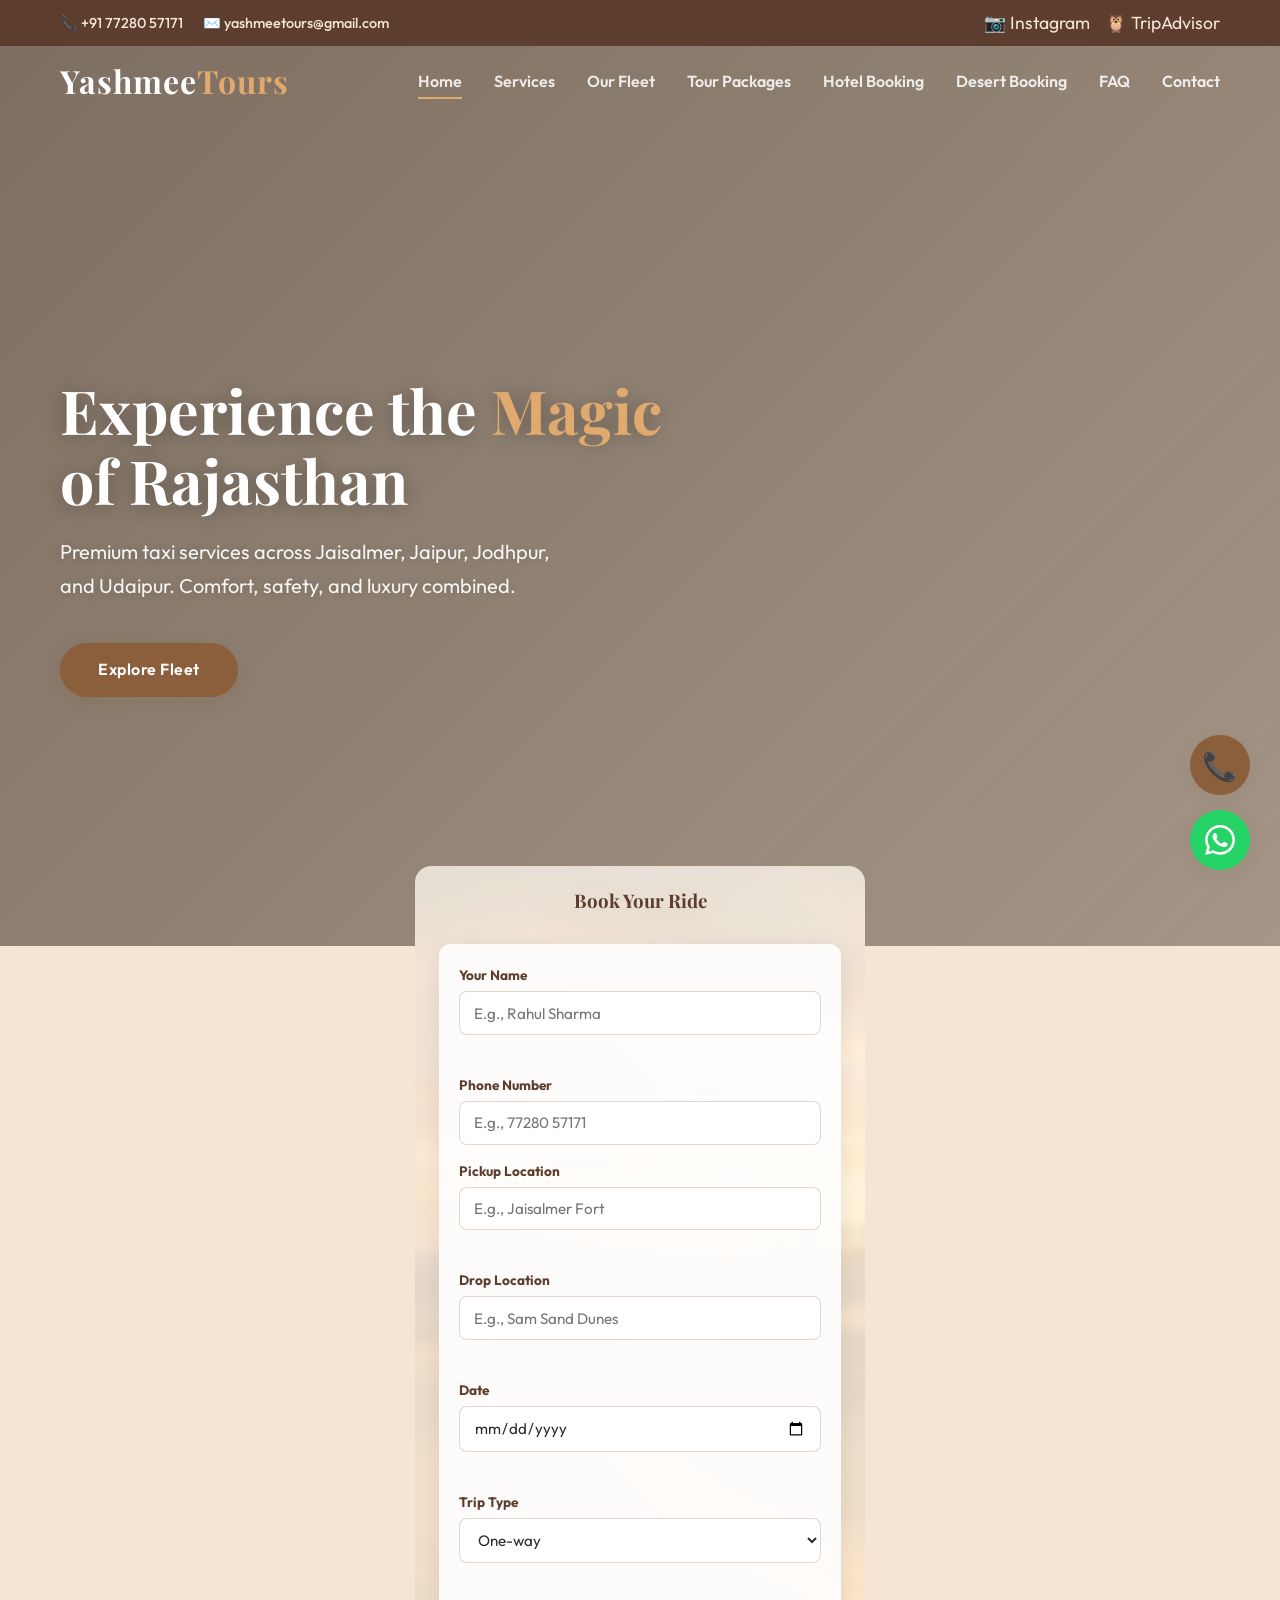
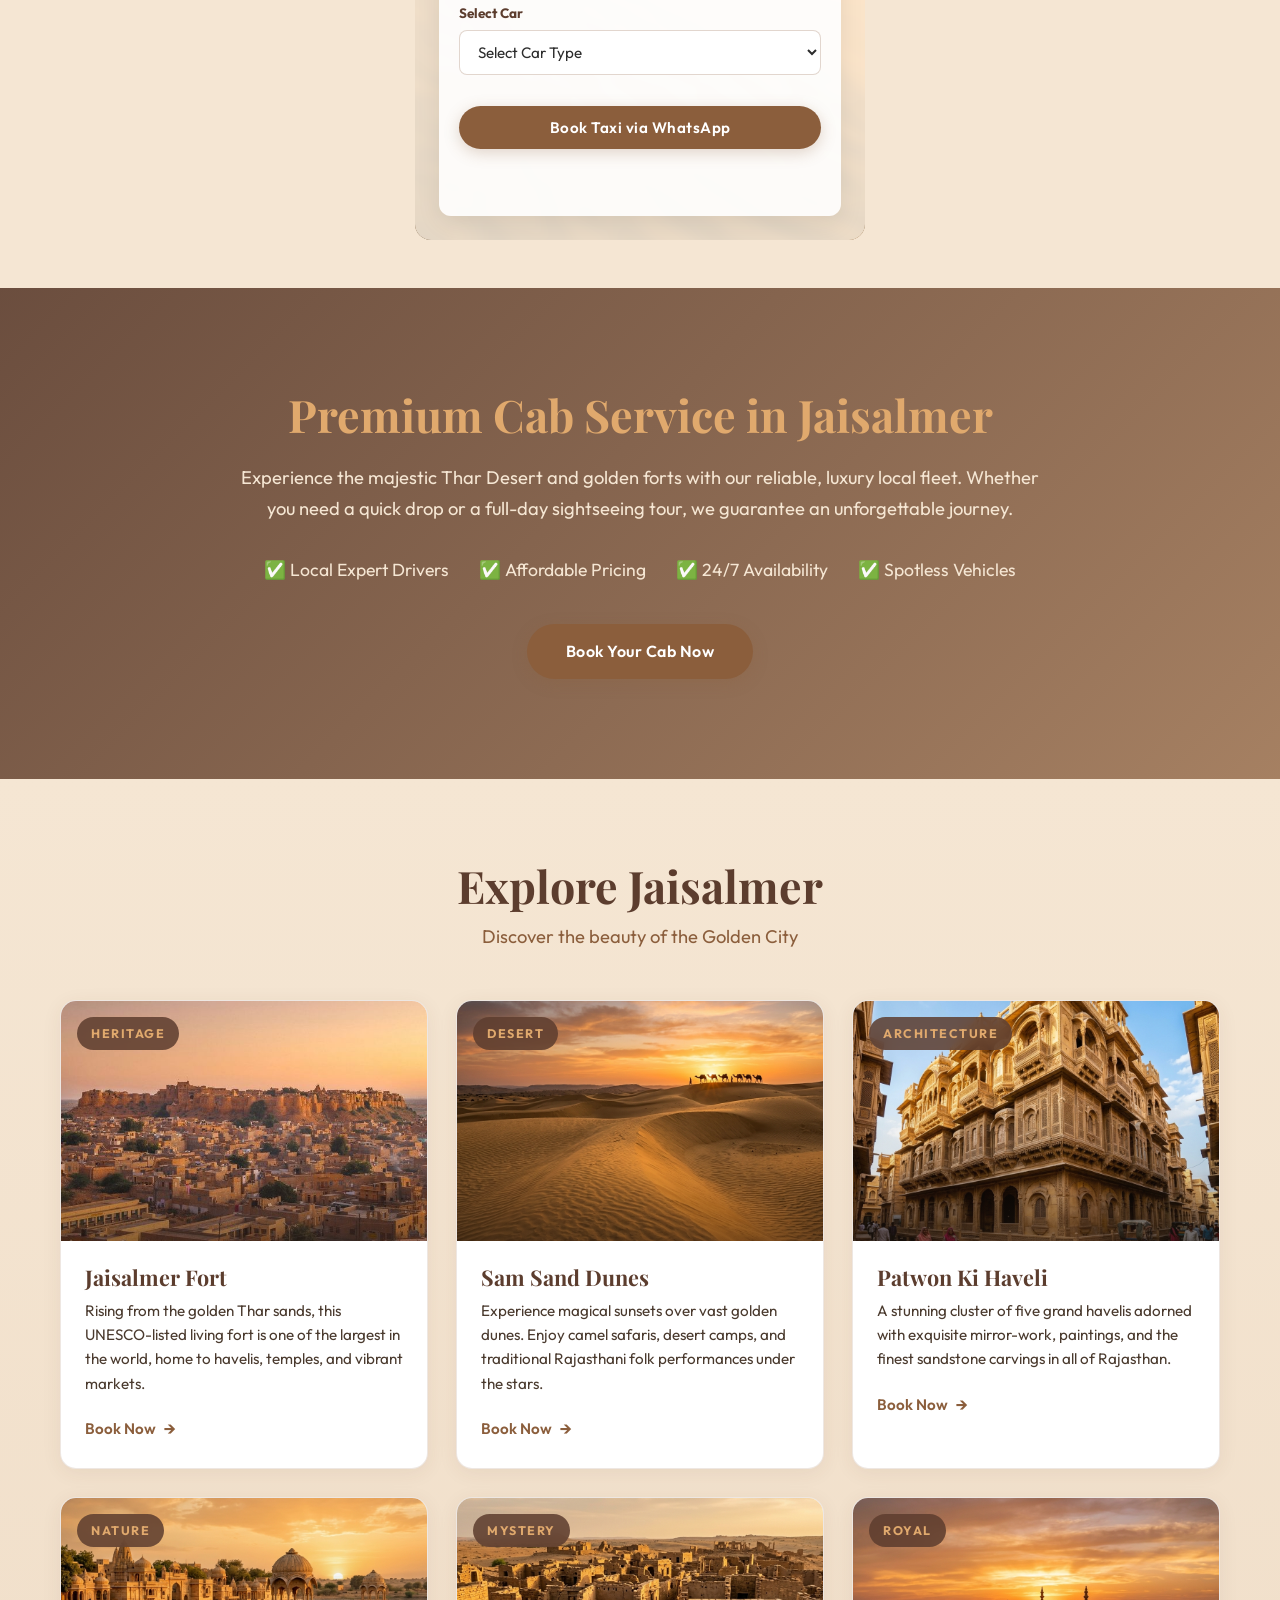
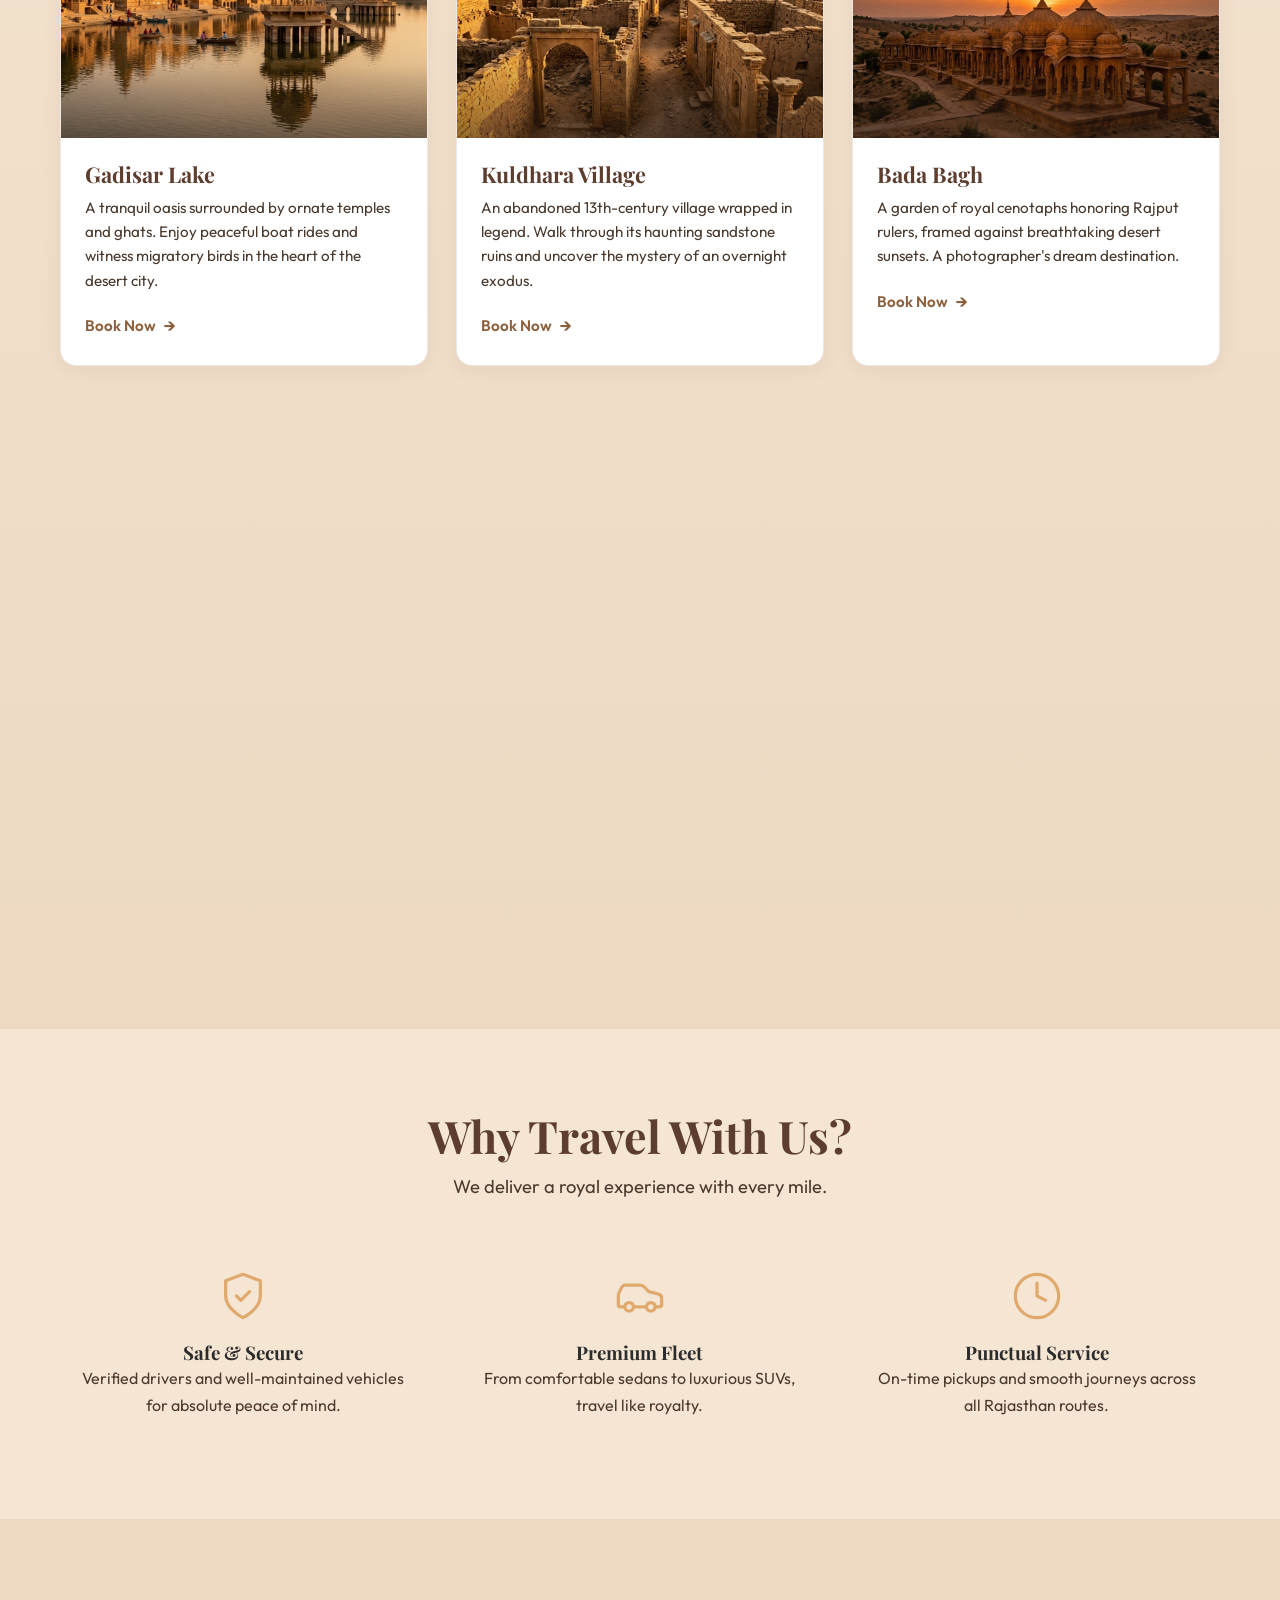
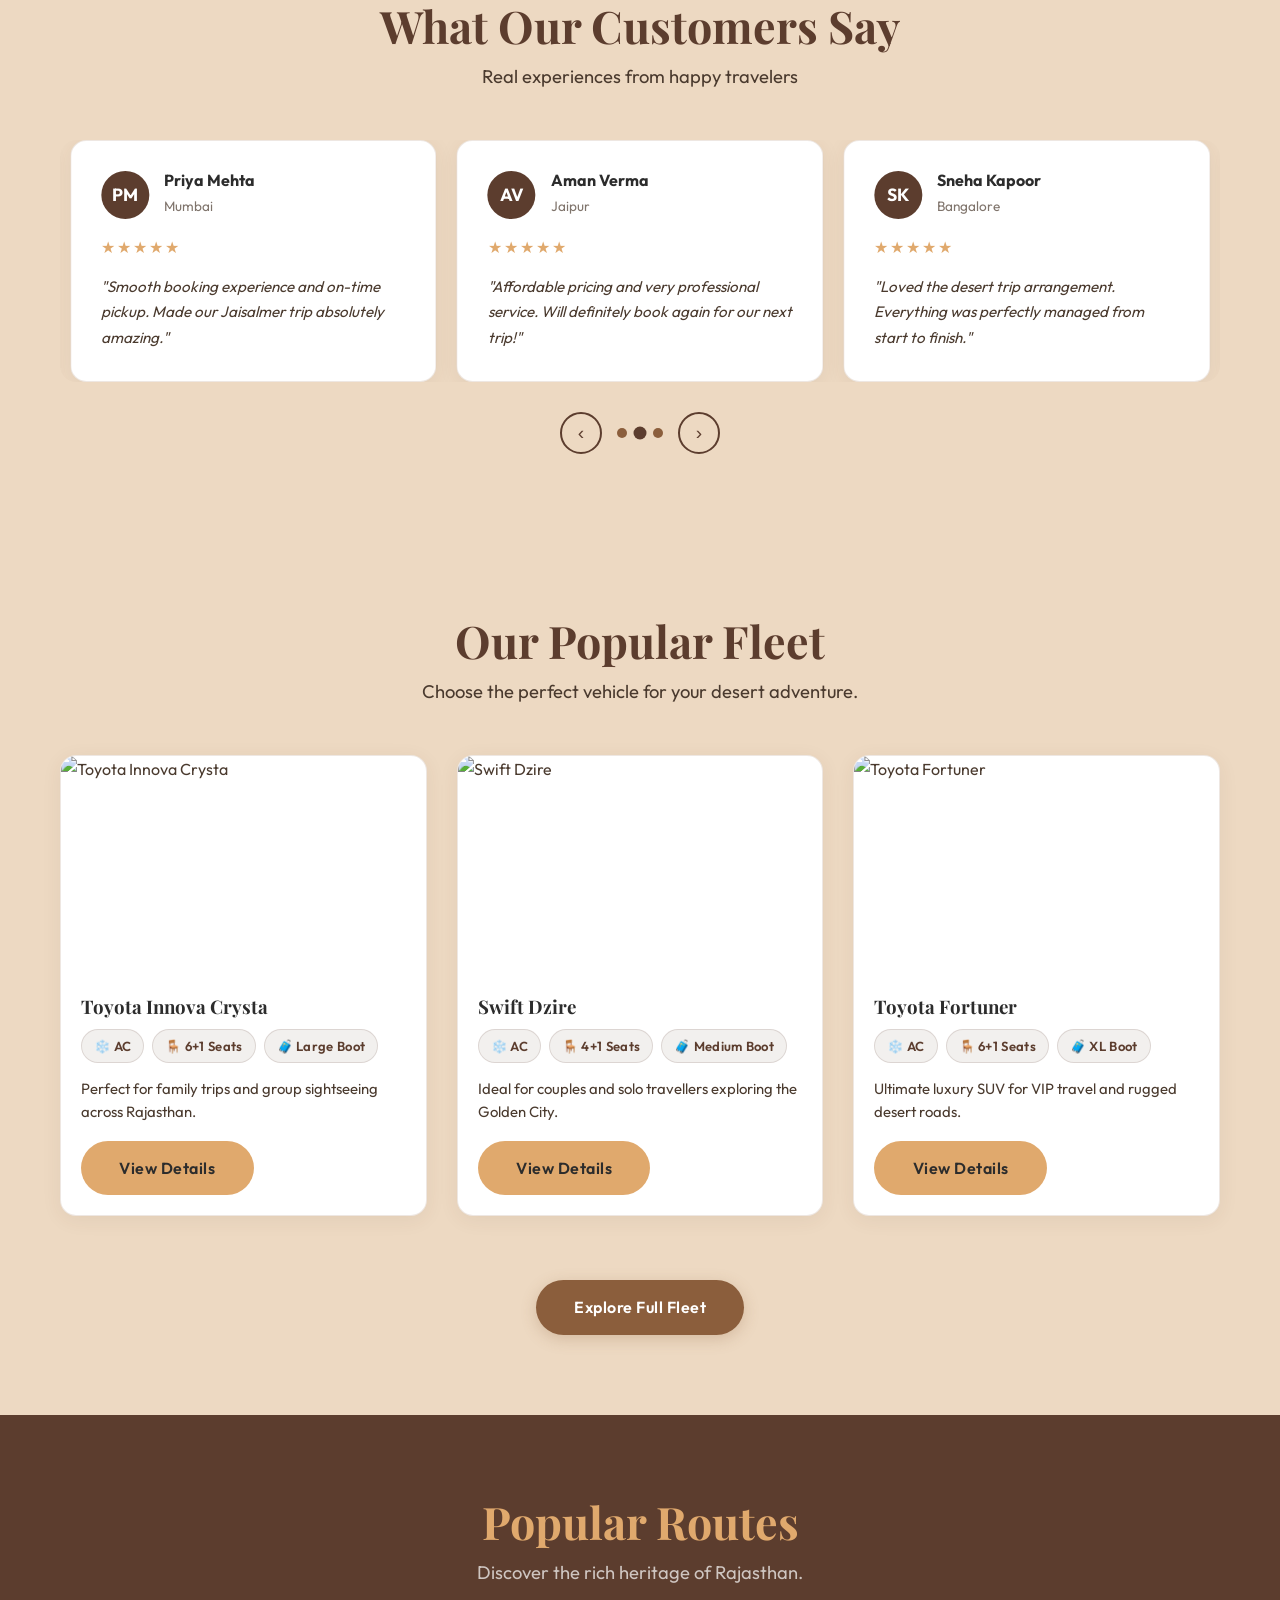
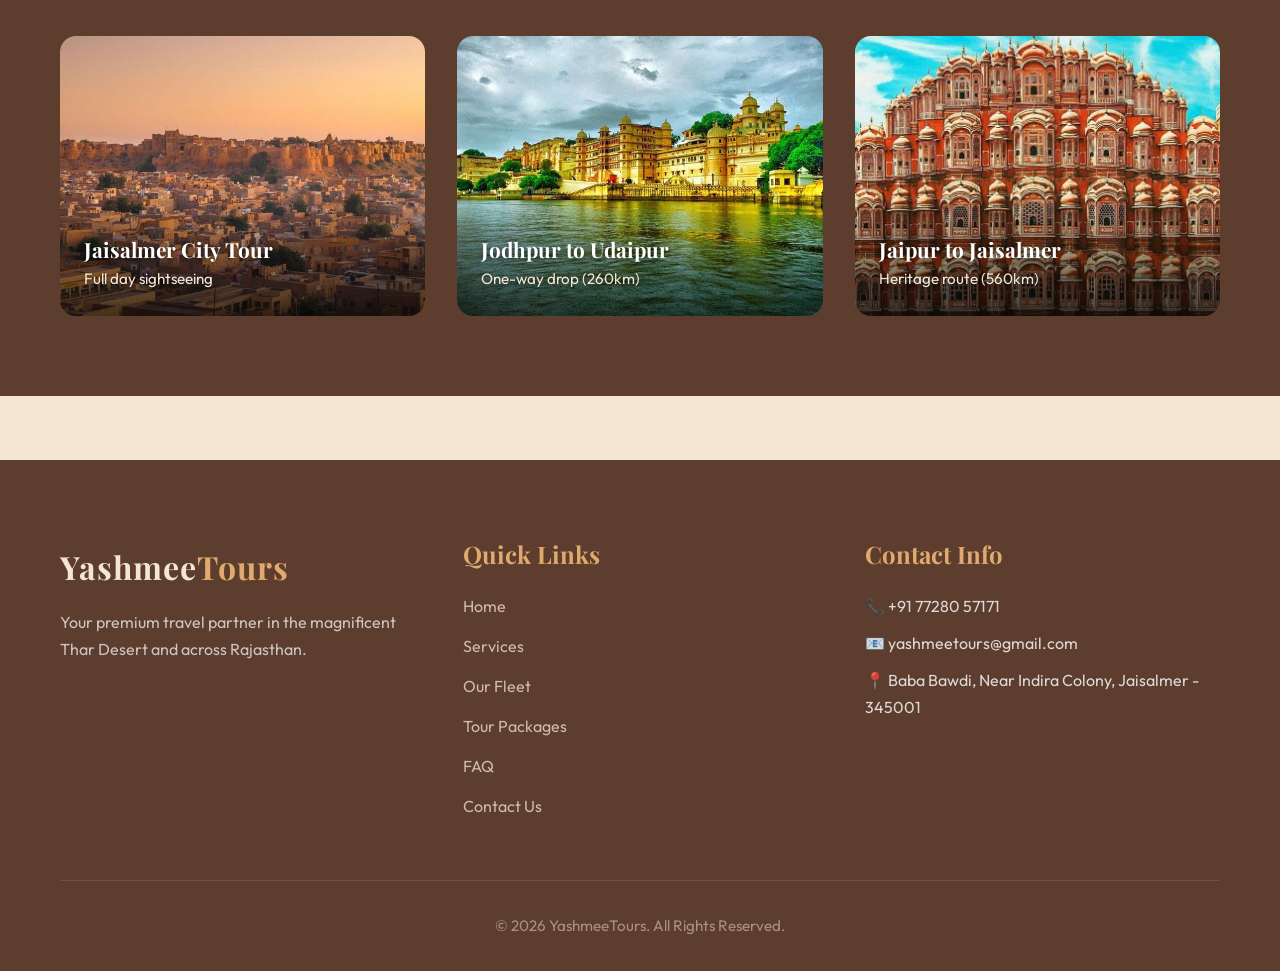
==== index.html @ b990c71d "Final updates: booking flow fixes, WhatsApp integration, email link, UI improvements, new pages and " ====
<!DOCTYPE html>
<html lang="en">

<head>
  <meta charset="UTF-8">
  <meta name="viewport" content="width=device-width, initial-scale=1.0">
  <meta name="description"
    content="Premium taxi booking in Rajasthan. Explore Jaisalmer and beyond with our top-tier fleet.">
  <title>YashmeeTours | Premium Taxi Booking</title>

  <link rel="stylesheet" href="css/style.css">
  <link rel="stylesheet" href="css/components.css">
  <link rel="stylesheet" href="css/animations.css">

  <!-- Inline styles for page-specific layout -->
  <style>
    /* HERO SECTION */
    .hero {
      min-height: 100vh;
      display: flex;
      align-items: center;
      position: relative;
      padding-top: 80px;
      color: white;
      overflow: hidden;
    }

    /* Background image layer (separate so we can animate it) */
    .hero-bg {
      position: absolute;
      top: 0;
      left: 0;
      right: 0;
      bottom: 0;
      background: url('assets/images/hero-jaisalmer.png') no-repeat center/cover;
      animation: heroZoom 20s ease-out forwards;
      will-change: transform;
    }

    @keyframes heroZoom {
      0% {
        transform: scale(1.08);
      }

      100% {
        transform: scale(1);
      }
    }

    /* Dark brown gradient overlay */
    .hero::before {
      content: '';
      position: absolute;
      top: 0;
      left: 0;
      right: 0;
      bottom: 0;
      background: linear-gradient(135deg,
          rgba(44, 30, 20, 0.6) 0%,
          rgba(44, 30, 20, 0.4) 100%);
      z-index: 1;
    }

    .hero-content {
      position: relative;
      z-index: 2;
      max-width: 650px;
    }

    .hero-title {
      font-size: 3.8rem;
      margin-bottom: 20px;
      color: white;
      text-shadow: 0 2px 20px rgba(0, 0, 0, 0.3);
      line-height: 1.15;
    }

    .hero-title span {
      color: var(--c-accent);
    }

    .hero-subtitle {
      font-size: 1.25rem;
      margin-bottom: 40px;
      color: rgba(255, 255, 255, 0.92);
      text-shadow: 0 1px 8px rgba(0, 0, 0, 0.2);
      max-width: 520px;
    }

    /* QUICK BOOKING WIDGET */
    .booking-widget {
      position: relative;
      z-index: 2;
      margin-top: -80px;
    }

    /* Service Toggle Tabs */
    .service-toggle {
      display: flex;
      gap: 0;
      margin-bottom: 28px;
      border-radius: var(--radius-sm);
      overflow: hidden;
      border: 2px solid var(--c-secondary);
    }

    .service-toggle-btn {
      flex: 1;
      padding: 14px 20px;
      background: transparent;
      border: none;
      font-family: var(--font-body);
      font-weight: 600;
      font-size: 1rem;
      color: var(--c-secondary);
      cursor: pointer;
      transition: var(--transition-smooth);
      position: relative;
    }

    .service-toggle-btn.active {
      background: var(--c-secondary);
      color: white;
    }

    .service-toggle-btn:not(.active):hover {
      background: rgba(139, 94, 60, 0.08);
    }

    .service-toggle-btn .toggle-icon {
      margin-right: 8px;
      font-size: 1.1rem;
    }

    /* Dynamic form field groups */
    .form-fields-group {
      display: grid;
      grid-template-columns: repeat(auto-fit, minmax(200px, 1fr));
      gap: 1.5rem;
      align-items: end;
      transition: opacity 0.35s ease, transform 0.35s ease;
    }

    .form-fields-group.hidden {
      display: none;
      opacity: 0;
      transform: translateY(10px);
    }

    .form-fields-group.visible {
      display: grid;
      opacity: 1;
      transform: translateY(0);
    }

    .form-group-full {
      grid-column: 1 / -1;
    }

    .form-control-textarea {
      width: 100%;
      padding: 1rem;
      border: 1px solid rgba(139, 94, 60, 0.2);
      border-radius: var(--radius-sm);
      background: white;
      font-family: inherit;
      color: var(--c-text-dark);
      transition: var(--transition-smooth);
      font-size: 1rem;
      resize: vertical;
      min-height: 80px;
    }

    .form-control-textarea:focus {
      outline: none;
      border-color: var(--c-secondary);
      box-shadow: 0 0 0 3px rgba(139, 94, 60, 0.1);
    }

    /* FLEET PREVIEW */
    .fleet-preview {
      padding: var(--section-padding);
      background-color: #EDD9C2;
      /* slight beige variation */
    }

    .fleet-grid {
      display: grid;
      grid-template-columns: repeat(auto-fit, minmax(300px, 1fr));
      gap: 30px;
    }

    .car-card-content {
      padding: 20px;
    }

    .car-features {
      display: flex;
      flex-wrap: wrap;
      gap: 8px;
      margin: 10px 0 14px;
    }

    .car-feature-tag {
      display: inline-flex;
      align-items: center;
      gap: 4px;
      background: rgba(92, 61, 46, 0.08);
      color: var(--c-primary);
      font-size: 0.82rem;
      font-weight: 600;
      padding: 5px 12px;
      border-radius: var(--radius-pill);
      border: 1px solid rgba(92, 61, 46, 0.15);
      letter-spacing: 0.3px;
    }

    .car-desc {
      color: var(--c-text-body);
      font-size: 0.93rem;
      line-height: 1.55;
      margin-bottom: 18px;
    }

    /* FEATURES/WHY US */
    .features {
      padding: var(--section-padding);
    }

    .feature-grid {
      display: grid;
      grid-template-columns: repeat(auto-fit, minmax(250px, 1fr));
      gap: 30px;
      text-align: center;
    }

    .feature-item {
      padding: 20px 15px;
      transition: transform 0.3s ease;
      border-radius: var(--radius-lg);
    }

    .feature-item:hover {
      transform: translateY(-8px);
    }

    .feature-icon {
      color: var(--c-accent);
      margin-bottom: 20px;
      transition: transform 0.3s ease, filter 0.3s ease;
      display: flex;
      align-items: center;
      justify-content: center;
    }

    .feature-icon svg {
      width: 52px;
      height: 52px;
      stroke-width: 1.5;
    }

    .feature-item:hover .feature-icon {
      transform: scale(1.15);
      filter: drop-shadow(0 0 10px rgba(224, 169, 109, 0.4));
    }

    /* ROUTES */
    .routes {
      padding: var(--section-padding);
      background-color: var(--c-primary);
      color: var(--c-background);
    }

    .routes .section-title h2 {
      color: var(--c-accent);
    }

    .routes .section-title p {
      color: rgba(255, 255, 255, 0.7);
    }

    .route-card {
      position: relative;
      border-radius: var(--radius-md);
      overflow: hidden;
      height: 280px;
      cursor: pointer;
    }

    .route-card img {
      width: 100%;
      height: 100%;
      object-fit: cover;
      transition: transform 0.6s ease;
    }

    .route-card-overlay {
      position: absolute;
      bottom: 0;
      left: 0;
      right: 0;
      padding: 40px 24px 24px;
      background: linear-gradient(to top,
          rgba(0, 0, 0, 0.7) 0%,
          rgba(0, 0, 0, 0.3) 60%,
          transparent 100%);
      color: #FFFFFF;
      z-index: 2;
    }

    .route-card-overlay h3 {
      font-size: 1.3rem;
      font-weight: 700;
      color: #FFFFFF;
      text-shadow: 0 2px 6px rgba(0, 0, 0, 0.5);
      margin-bottom: 4px;
    }

    .route-card-overlay p {
      font-size: 0.95rem;
      color: #F5E6D3;
      text-shadow: 0 1px 4px rgba(0, 0, 0, 0.4);
    }

    .route-card:hover img {
      transform: scale(1.08);
    }

    @media (max-width: 768px) {
      .hero-title {
        font-size: 2.4rem;
      }

      .hero-subtitle {
        font-size: 1.05rem;
      }

      .hero-bg {
        background-position: 65% center;
      }

      .booking-widget {
        margin-top: 20px;
      }
    }

    /* ===== EXPLORE JAISALMER SECTION ===== */
    .explore-jaisalmer {
      padding: var(--section-padding);
      background: linear-gradient(180deg, var(--c-background) 0%, #EDD9C2 100%);
      position: relative;
      overflow: hidden;
    }

    .explore-jaisalmer::before {
      content: '';
      position: absolute;
      top: -60px;
      left: 50%;
      transform: translateX(-50%);
      width: 200px;
      height: 3px;
      background: linear-gradient(90deg, transparent, var(--c-accent), transparent);
    }

    .explore-jaisalmer .section-title p {
      color: var(--c-secondary);
      font-size: 1.15rem;
      font-weight: 400;
    }

    .places-grid {
      display: grid;
      grid-template-columns: repeat(3, 1fr);
      gap: 28px;
    }

    .place-card {
      position: relative;
      border-radius: var(--radius-md);
      overflow: hidden;
      background: var(--c-card-bg);
      box-shadow: var(--shadow-soft);
      border: 1px solid var(--c-border);
      transition: var(--transition-smooth);
      cursor: pointer;
    }

    .place-card:hover {
      transform: translateY(-10px);
      box-shadow: 0 20px 50px rgba(92, 61, 46, 0.18);
    }

    .place-card-img {
      position: relative;
      height: 240px;
      overflow: hidden;
    }

    .place-card-img img {
      width: 100%;
      height: 100%;
      object-fit: cover;
      transition: transform 0.7s cubic-bezier(0.25, 0.8, 0.25, 1);
    }

    .place-card:hover .place-card-img img {
      transform: scale(1.12);
    }

    /* Warm gradient overlay at bottom of image */
    .place-card-img::after {
      content: '';
      position: absolute;
      bottom: 0;
      left: 0;
      right: 0;
      height: 60%;
      background: linear-gradient(to top,
          rgba(44, 30, 20, 0.5) 0%,
          rgba(44, 30, 20, 0.1) 50%,
          transparent 100%);
      pointer-events: none;
      z-index: 1;
    }

    /* Badge on the image */
    .place-card-badge {
      position: absolute;
      top: 16px;
      left: 16px;
      background: rgba(92, 61, 46, 0.85);
      backdrop-filter: blur(8px);
      color: var(--c-accent);
      font-size: 0.78rem;
      font-weight: 700;
      text-transform: uppercase;
      letter-spacing: 1.5px;
      padding: 6px 14px;
      border-radius: var(--radius-pill);
      z-index: 2;
    }

    .place-card-body {
      padding: 24px;
    }

    .place-card-body h3 {
      font-family: var(--font-heading);
      font-size: 1.35rem;
      color: var(--c-primary);
      margin-bottom: 8px;
      transition: color 0.3s ease;
    }

    .place-card:hover .place-card-body h3 {
      color: var(--c-secondary);
    }

    .place-card-body p {
      color: var(--c-text-body);
      font-size: 0.95rem;
      line-height: 1.6;
      margin-bottom: 18px;
    }

    .place-card-link {
      display: inline-flex;
      align-items: center;
      gap: 8px;
      font-weight: 600;
      font-size: 0.95rem;
      color: var(--c-secondary);
      transition: var(--transition-smooth);
    }

    .place-card-link::after {
      content: '\2192';
      font-size: 1.1rem;
      transition: transform 0.3s ease;
    }

    .place-card:hover .place-card-link {
      color: var(--c-primary);
    }

    .place-card:hover .place-card-link::after {
      transform: translateX(5px);
    }

    /* Responsive: 2 columns on tablet */
    @media (max-width: 1024px) {
      .places-grid {
        grid-template-columns: repeat(2, 1fr);
        gap: 24px;
      }
    }

    /* Responsive: 1 column on mobile */
    @media (max-width: 640px) {
      .places-grid {
        grid-template-columns: 1fr;
        gap: 20px;
      }

      .place-card-img {
        height: 200px;
      }

      .place-card-body {
        padding: 20px;
      }
    }
  </style>
</head>

<body>

  <!-- TOP BAR -->
  <div class="topbar delay-100">
    <div class="container">
      <div class="topbar-left">
        <a href="tel:+917728057171">📞 +91 77280 57171</a>
        <a href="https://mail.google.com/mail/?view=cm&fs=1&to=yashmeetours@gmail.com&su=Booking%20Inquiry&body=Hello%2C%20I%20want%20to%20inquire%20about%20your%20services." target="_blank" rel="noopener noreferrer">✉️ yashmeetours@gmail.com</a>
      </div>
      <div class="topbar-right">
        <a href="https://instagram.com/yashmee_tours" target="_blank" title="Instagram">📷 Instagram</a>
        <a href="#" title="TripAdvisor">🦉 TripAdvisor</a>
      </div>
    </div>
  </div>

  <!-- NAVBAR -->
  <nav class="navbar">
    <div class="container">
      <a href="index.html" class="nav-logo">Yashmee<span>Tours</span></a>
      <div class="nav-links">
        <a href="index.html" class="active">Home</a>
        <a href="services.html">Services</a>
        <a href="fleet.html">Our Fleet</a>
        <a href="packages.html">Tour Packages</a>
        <a href="hotel-booking.html">Hotel Booking</a>
        <a href="desert-booking.html">Desert Booking</a>
        <a href="faq.html">FAQ</a>
        <a href="contact.html">Contact</a>
      </div>
      <button class="hamburger">
        <span></span><span></span><span></span>
      </button>
    </div>
  </nav>

  <!-- HERO SECTION -->
  <section class="hero">
    <div class="hero-bg"></div>
    <div class="container">
      <div class="hero-content fade-down">
        <h1 class="hero-title">Experience the <span>Magic</span> of Rajasthan</h1>
        <p class="hero-subtitle delay-100">Premium taxi services across Jaisalmer, Jaipur, Jodhpur, and Udaipur.
          Comfort, safety, and luxury combined.</p>
        <a href="fleet.html" class="btn btn-primary delay-200">Explore Fleet</a>
      </div>
    </div>
  </section>

  <!-- QUICK BOOKING WIDGET -->
  <section class="booking-widget" id="taxi-booking">
    <div class="container">
      <div class="booking-card reveal">
        <h3 class="mb-2" style="font-family: var(--font-heading); color: var(--c-primary); text-align: center;"
          id="booking-heading">Book
          Your Ride</h3>

        <form id="taxi-booking-form">

          <!-- ===== SHARED FIELDS ===== -->
          <div class="form-fields-group visible" id="shared-fields">
            <div class="form-group">
              <label for="name">Your Name</label>
              <input type="text" id="name" class="form-control" placeholder="E.g., Rahul Sharma" required>
            </div>
            <div class="form-group">
              <label for="phone">Phone Number</label>
              <input type="tel" id="phone" class="form-control" placeholder="E.g., 77280 57171" required>
            </div>
          </div>

          <!-- ===== TAXI FIELDS ===== -->
          <div class="form-fields-group visible" id="taxi-fields">
            <div class="form-group">
              <label for="pickup">Pickup Location</label>
              <input type="text" id="pickup" class="form-control" placeholder="E.g., Jaisalmer Fort">
            </div>
            <div class="form-group">
              <label for="drop">Drop Location</label>
              <input type="text" id="drop" class="form-control" placeholder="E.g., Sam Sand Dunes">
            </div>
            <div class="form-group">
              <label for="date">Date</label>
              <input type="date" id="date" class="form-control">
            </div>
            <div class="form-group">
              <label for="type">Trip Type</label>
              <select id="type" class="form-control">
                <option>One-way</option>
                <option>Round-trip</option>
                <option>Local Sightseeing</option>
              </select>
            </div>
            <div class="form-group">
              <label for="car">Select Car</label>
              <select id="car" class="form-control">
                <option value="" disabled selected>Select Car Type</option>
                <option>Sedan (Swift Dzire / Etios)</option>
                <option>SUV (Scorpio)</option>
                <option>SUV (Innova / Ertiga)</option>
                <option>Premium SUV (Fortuner)</option>
                <option>Tempo Traveller (9-12 Seater)</option>
                <option>Luxury Tourist Bus (30-45 Seater)</option>
                <option>Any Available</option>
              </select>
            </div>
          </div>

          <!-- ===== SUBMIT ===== -->
          <div class="form-fields-group visible" id="submit-group">
            <div class="form-group form-group-full">
              <button type="submit" id="booking-btn" class="btn btn-primary">
                Book Taxi via WhatsApp
              </button>
              <p id="booking-status"
                style="text-align:center; margin-top:12px; font-weight:600; color: var(--c-secondary); display:none;">
              </p>
            </div>
          </div>

        </form>
      </div>
    </div>
  </section>

  <!-- CAB SERVICE IN JAISALMER -->
  <section class="jaisalmer-service reveal">
    <div class="jaisalmer-content">
      <h2 class="reveal reveal-stagger-1">Premium Cab Service in Jaisalmer</h2>
      <p class="reveal reveal-stagger-2" style="font-size: 1.15rem; color: var(--c-background); margin-bottom: 20px;">
        Experience the majestic Thar Desert and golden forts with our reliable, luxury local fleet. Whether you need a
        quick drop or a full-day sightseeing tour, we guarantee an unforgettable journey.
      </p>
      <div class="jaisalmer-features reveal reveal-stagger-3">
        <span>✅ Local Expert Drivers</span>
        <span>✅ Affordable Pricing</span>
        <span>✅ 24/7 Availability</span>
        <span>✅ Spotless Vehicles</span>
      </div>
      <a href="#taxi-booking" class="btn btn-primary reveal reveal-stagger-3">Book Your Cab Now</a>
    </div>
  </section>

  <!-- EXPLORE JAISALMER -->
  <section class="explore-jaisalmer" id="explore-jaisalmer">
    <div class="container">
      <div class="section-title reveal">
        <h2>Explore Jaisalmer</h2>
        <p>Discover the beauty of the Golden City</p>
      </div>

      <div class="places-grid">

        <!-- 1. Jaisalmer Fort -->
        <div class="place-card reveal reveal-stagger-1" onclick="window.location.href='contact.html#contact'">
          <div class="place-card-img">
            <span class="place-card-badge">Heritage</span>
            <img src="./assets/images/jaisalmer-fort.jpg" alt="Jaisalmer Fort - Sonar Quila" loading="lazy">
          </div>
          <div class="place-card-body">
            <h3>Jaisalmer Fort</h3>
            <p>Rising from the golden Thar sands, this UNESCO-listed living fort is one of the largest in the world,
              home to havelis, temples, and vibrant markets.</p>
            <a href="contact.html#contact" class="place-card-link">Book Now</a>
          </div>
        </div>

        <!-- 2. Sam Sand Dunes -->
        <div class="place-card reveal reveal-stagger-2" onclick="window.location.href='contact.html#contact'">
          <div class="place-card-img">
            <span class="place-card-badge">Desert</span>
            <img src="./assets/images/sam-sand-dunes.png" alt="Sam Sand Dunes at sunset" loading="lazy">
          </div>
          <div class="place-card-body">
            <h3>Sam Sand Dunes</h3>
            <p>Experience magical sunsets over vast golden dunes. Enjoy camel safaris, desert camps, and traditional
              Rajasthani folk performances under the stars.</p>
            <a href="contact.html#contact" class="place-card-link">Book Now</a>
          </div>
        </div>

        <!-- 3. Patwon Ki Haveli -->
        <div class="place-card reveal reveal-stagger-3" onclick="window.location.href='contact.html#contact'">
          <div class="place-card-img">
            <span class="place-card-badge">Architecture</span>
            <img src="./assets/images/patwon-ki-haveli.png" alt="Patwon Ki Haveli intricate facade" loading="lazy">
          </div>
          <div class="place-card-body">
            <h3>Patwon Ki Haveli</h3>
            <p>A stunning cluster of five grand havelis adorned with exquisite mirror-work, paintings, and the finest
              sandstone carvings in all of Rajasthan.</p>
            <a href="contact.html#contact" class="place-card-link">Book Now</a>
          </div>
        </div>

        <!-- 4. Gadisar Lake -->
        <div class="place-card reveal reveal-stagger-1" onclick="window.location.href='contact.html#contact'">
          <div class="place-card-img">
            <span class="place-card-badge">Nature</span>
            <img src="./assets/images/gadisar-lake.png" alt="Gadisar Lake with temples" loading="lazy">
          </div>
          <div class="place-card-body">
            <h3>Gadisar Lake</h3>
            <p>A tranquil oasis surrounded by ornate temples and ghats. Enjoy peaceful boat rides and witness migratory
              birds in the heart of the desert city.</p>
            <a href="contact.html#contact" class="place-card-link">Book Now</a>
          </div>
        </div>

        <!-- 5. Kuldhara Village -->
        <div class="place-card reveal reveal-stagger-2" onclick="window.location.href='contact.html#contact'">
          <div class="place-card-img">
            <span class="place-card-badge">Mystery</span>
            <img src="./assets/images/kuldhara-village.png" alt="Kuldhara abandoned village ruins" loading="lazy">
          </div>
          <div class="place-card-body">
            <h3>Kuldhara Village</h3>
            <p>An abandoned 13th-century village wrapped in legend. Walk through its haunting sandstone ruins and
              uncover the mystery of an overnight exodus.</p>
            <a href="contact.html#contact" class="place-card-link">Book Now</a>
          </div>
        </div>

        <!-- 6. Bada Bagh -->
        <div class="place-card reveal reveal-stagger-3" onclick="window.location.href='contact.html#contact'">
          <div class="place-card-img">
            <span class="place-card-badge">Royal</span>
            <img src="./assets/images/bada-bagh.png" alt="Bada Bagh royal cenotaphs at sunset" loading="lazy">
          </div>
          <div class="place-card-body">
            <h3>Bada Bagh</h3>
            <p>A garden of royal cenotaphs honoring Rajput rulers, framed against breathtaking desert sunsets. A
              photographer's dream destination.</p>
            <a href="contact.html#contact" class="place-card-link">Book Now</a>
          </div>
        </div>

        <!-- 7. Tanot Mata Temple -->
        <div class="place-card reveal reveal-stagger-1" onclick="window.location.href='contact.html#contact'">
          <div class="place-card-img">
            <span class="place-card-badge">Spiritual</span>
            <img src="./assets/images/tanot-mata-temple.png" alt="Tanot Mata Temple exterior near India-Pakistan border"
              loading="lazy">
          </div>
          <div class="place-card-body">
            <h3>Tanot Mata Temple</h3>
            <p>A sacred temple near the India-Pakistan border, known for its history during the 1965 war and strong
              spiritual significance.</p>
            <a href="contact.html#contact" class="place-card-link">Book Now</a>
          </div>
        </div>

        <!-- 8. Longewala Border -->
        <div class="place-card reveal reveal-stagger-2" onclick="window.location.href='contact.html#contact'">
          <div class="place-card-img">
            <span class="place-card-badge">Historic</span>
            <img src="./assets/images/longewala-border.png"
              alt="Longewala war memorial with military tanks in Rajasthan desert" loading="lazy">
          </div>
          <div class="place-card-body">
            <h3>Longewala Border</h3>
            <p>Historic battlefield of the 1971 war, now a popular patriotic tourist site with tanks and army exhibits.
            </p>
            <a href="contact.html#contact" class="place-card-link">Book Now</a>
          </div>
        </div>

        <!-- 9. Lodurva (Lodhruva) -->
        <div class="place-card reveal reveal-stagger-3" onclick="window.location.href='contact.html#contact'">
          <div class="place-card-img">
            <span class="place-card-badge">Jain Heritage</span>
            <img src="./assets/images/lodurva-jain-temple.png"
              alt="Lodurva Jain Temple with ornate sandstone carvings near Jaisalmer" loading="lazy">
          </div>
          <div class="place-card-body">
            <h3>Lodurva (Lodhruva)</h3>
            <p>An ancient Jain pilgrimage site known for its beautifully carved temples and historic significance,
              located just outside Jaisalmer.</p>
            <a href="contact.html#contact" class="place-card-link">Book Now</a>
          </div>
        </div>

      </div>

      <div class="t-center mt-2 reveal">
        <a href="contact.html#contact" class="btn btn-primary" style="margin-top: 1.5rem;">Plan Your Jaisalmer Trip</a>
      </div>
    </div>
  </section>


  <!-- WHY CHOOSE US -->
  <section class="features reveal">
    <div class="container">
      <div class="section-title">
        <h2>Why Travel With Us?</h2>
        <p>We deliver a royal experience with every mile.</p>
      </div>
      <div class="feature-grid">
        <div class="feature-item reveal reveal-stagger-1">
          <div class="feature-icon">
            <svg xmlns="http://www.w3.org/2000/svg" viewBox="0 0 24 24" fill="none" stroke="currentColor"
              stroke-linecap="round" stroke-linejoin="round">
              <path d="M12 22s8-4 8-10V5l-8-3-8 3v7c0 6 8 10 8 10z"></path>
              <path d="M9 12l2 2 4-4"></path>
            </svg>
          </div>
          <h3>Safe & Secure</h3>
          <p>Verified drivers and well-maintained vehicles for absolute peace of mind.</p>
        </div>
        <div class="feature-item reveal reveal-stagger-2">
          <div class="feature-icon">
            <svg xmlns="http://www.w3.org/2000/svg" viewBox="0 0 24 24" fill="none" stroke="currentColor"
              stroke-linecap="round" stroke-linejoin="round">
              <path
                d="M19 17h2c.6 0 1-.4 1-1v-3c0-.9-.7-1.7-1.5-1.9C18.7 10.6 16 10 16 10s-1.3-1.4-2.2-2.3c-.5-.4-1.1-.7-1.8-.7H5c-.6 0-1.1.4-1.4.9l-1.4 2.9A3.7 3.7 0 0 0 2 12v4c0 .6.4 1 1 1h2" />
              <circle cx="7" cy="17" r="2" />
              <path d="M9 17h6" />
              <circle cx="17" cy="17" r="2" />
            </svg>
          </div>
          <h3>Premium Fleet</h3>
          <p>From comfortable sedans to luxurious SUVs, travel like royalty.</p>
        </div>
        <div class="feature-item reveal reveal-stagger-3">
          <div class="feature-icon">
            <svg xmlns="http://www.w3.org/2000/svg" viewBox="0 0 24 24" fill="none" stroke="currentColor"
              stroke-linecap="round" stroke-linejoin="round">
              <circle cx="12" cy="12" r="10"></circle>
              <polyline points="12 6 12 12 16 14"></polyline>
            </svg>
          </div>
          <h3>Punctual Service</h3>
          <p>On-time pickups and smooth journeys across all Rajasthan routes.</p>
        </div>
      </div>
    </div>
  </section>

  <!-- CUSTOMER REVIEWS -->
  <section class="testimonials reveal">
    <div class="container">
      <div class="section-title">
        <h2>What Our Customers Say</h2>
        <p>Real experiences from happy travelers</p>
      </div>

      <div class="testimonial-carousel" id="testimonial-carousel">
        <div class="testimonial-track-wrapper">
          <div class="testimonial-track" id="testimonial-track">

            <div class="testimonial-card">
              <div class="testimonial-header">
                <div class="testimonial-avatar">RS</div>
                <div class="testimonial-info">
                  <h4>Rahul Sharma</h4>
                  <span>Delhi</span>
                </div>
              </div>
              <div class="testimonial-stars">&#9733;&#9733;&#9733;&#9733;&#9733;</div>
              <p class="testimonial-text">"Great service! Driver was polite and the car was very clean. Highly
                recommended for Rajasthan travel."</p>
            </div>

            <div class="testimonial-card">
              <div class="testimonial-header">
                <div class="testimonial-avatar">PM</div>
                <div class="testimonial-info">
                  <h4>Priya Mehta</h4>
                  <span>Mumbai</span>
                </div>
              </div>
              <div class="testimonial-stars">&#9733;&#9733;&#9733;&#9733;&#9733;</div>
              <p class="testimonial-text">"Smooth booking experience and on-time pickup. Made our Jaisalmer trip
                absolutely amazing."</p>
            </div>

            <div class="testimonial-card">
              <div class="testimonial-header">
                <div class="testimonial-avatar">AV</div>
                <div class="testimonial-info">
                  <h4>Aman Verma</h4>
                  <span>Jaipur</span>
                </div>
              </div>
              <div class="testimonial-stars">&#9733;&#9733;&#9733;&#9733;&#9733;</div>
              <p class="testimonial-text">"Affordable pricing and very professional service. Will definitely book again
                for our next trip!"</p>
            </div>

            <div class="testimonial-card">
              <div class="testimonial-header">
                <div class="testimonial-avatar">SK</div>
                <div class="testimonial-info">
                  <h4>Sneha Kapoor</h4>
                  <span>Bangalore</span>
                </div>
              </div>
              <div class="testimonial-stars">&#9733;&#9733;&#9733;&#9733;&#9733;</div>
              <p class="testimonial-text">"Loved the desert trip arrangement. Everything was perfectly managed from
                start to finish."</p>
            </div>

            <div class="testimonial-card">
              <div class="testimonial-header">
                <div class="testimonial-avatar">AS</div>
                <div class="testimonial-info">
                  <h4>Arjun Singh</h4>
                  <span>Chandigarh</span>
                </div>
              </div>
              <div class="testimonial-stars">&#9733;&#9733;&#9733;&#9733;&#9733;</div>
              <p class="testimonial-text">"Quick response on WhatsApp and hassle-free ride. Great experience overall,
                truly premium."</p>
            </div>

          </div>
        </div>

        <div class="carousel-nav">
          <button class="carousel-btn" id="carousel-prev" aria-label="Previous review">&#8249;</button>
          <div class="carousel-dots" id="carousel-dots"></div>
          <button class="carousel-btn" id="carousel-next" aria-label="Next review">&#8250;</button>
        </div>
      </div>
    </div>
  </section>

  <!-- FLEET PREVIEW -->
  <section class="fleet-preview reveal">
    <div class="container">
      <div class="section-title">
        <h2>Our Popular Fleet</h2>
        <p>Choose the perfect vehicle for your desert adventure.</p>
      </div>

      <div class="fleet-grid">
        <!-- Car 1 -->
        <div class="hover-card reveal reveal-stagger-1">
          <div class="img-zoom-wrapper">
            <img src="./assets/images/innova.png" alt="Toyota Innova Crysta"
              style="height: 220px; width: 100%; object-fit: cover;">
          </div>
          <div class="car-card-content">
            <h3>Toyota Innova Crysta</h3>
            <div class="car-features">
              <span class="car-feature-tag">❄️ AC</span>
              <span class="car-feature-tag">🪑 6+1 Seats</span>
              <span class="car-feature-tag">🧳 Large Boot</span>
            </div>
            <p class="car-desc">Perfect for family trips and group sightseeing across Rajasthan.</p>
            <a href="fleet.html" class="btn btn-secondary">View Details</a>
          </div>
        </div>

        <!-- Car 2 -->
        <div class="hover-card reveal reveal-stagger-2">
          <div class="img-zoom-wrapper">
            <img src="./assets/images/dzire.png" alt="Swift Dzire"
              style="height: 220px; width: 100%; object-fit: cover;">
          </div>
          <div class="car-card-content">
            <h3>Swift Dzire</h3>
            <div class="car-features">
              <span class="car-feature-tag">❄️ AC</span>
              <span class="car-feature-tag">🪑 4+1 Seats</span>
              <span class="car-feature-tag">🧳 Medium Boot</span>
            </div>
            <p class="car-desc">Ideal for couples and solo travellers exploring the Golden City.</p>
            <a href="fleet.html" class="btn btn-secondary">View Details</a>
          </div>
        </div>

        <!-- Car 3 -->
        <div class="hover-card reveal reveal-stagger-3">
          <div class="img-zoom-wrapper">
            <img src="./assets/images/fortuner.png" alt="Toyota Fortuner"
              style="height: 220px; width: 100%; object-fit: cover;">
          </div>
          <div class="car-card-content">
            <h3>Toyota Fortuner</h3>
            <div class="car-features">
              <span class="car-feature-tag">❄️ AC</span>
              <span class="car-feature-tag">🪑 6+1 Seats</span>
              <span class="car-feature-tag">🧳 XL Boot</span>
            </div>
            <p class="car-desc">Ultimate luxury SUV for VIP travel and rugged desert roads.</p>
            <a href="fleet.html" class="btn btn-secondary">View Details</a>
          </div>
        </div>
      </div>

      <div class="t-center mt-2 reveal">
        <a href="fleet.html" class="btn btn-primary" style="margin-top: 2rem;">Explore Full Fleet</a>
      </div>
    </div>
  </section>

  <!-- POPULAR ROUTES -->
  <section class="routes reveal">
    <div class="container">
      <div class="section-title">
        <h2>Popular Routes</h2>
        <p>Discover the rich heritage of Rajasthan.</p>
      </div>

      <div class="flex-row">
        <!-- Route 1 -->
        <div class="route-card reveal reveal-stagger-1" style="flex: 1; min-width: 250px;">
          <img src="./assets/images/jaisalmer (1).jpg" alt="Jaisalmer Fort">
          <div class="route-card-overlay">
            <h3>Jaisalmer City Tour</h3>
            <p>Full day sightseeing</p>
          </div>
        </div>
        <!-- Route 2 -->
        <div class="route-card reveal reveal-stagger-2" style="flex: 1; min-width: 250px;">
          <img src="./assets/images/udaipur.jpg" alt="Udaipur">
          <div class="route-card-overlay">
            <h3>Jodhpur to Udaipur</h3>
            <p>One-way drop (260km)</p>
          </div>
        </div>
        <!-- Route 3 -->
        <div class="route-card reveal reveal-stagger-3" style="flex: 1; min-width: 250px;">
          <img src="./assets/images/jaipur.jpg" alt="Jaipur">
          <div class="route-card-overlay">
            <h3>Jaipur to Jaisalmer</h3>
            <p>Heritage route (560km)</p>
          </div>
        </div>
      </div>
    </div>
  </section>



  <!-- FOOTER -->
  <footer class="footer reveal">
    <div class="container">
      <div class="footer-grid">
        <div class="footer-col">
          <a href="index.html" class="nav-logo" style="color:var(--c-background);">Yashmee<span
              style="color:var(--c-accent);">Tours</span></a>
          <p style="margin-top: 15px; color: rgba(255,255,255,0.7);">Your premium travel partner in the magnificent Thar
            Desert and across Rajasthan.</p>
        </div>
        <div class="footer-col">
          <h4>Quick Links</h4>
          <ul class="footer-links">
            <li><a href="index.html">Home</a></li>
            <li><a href="services.html">Services</a></li>
            <li><a href="fleet.html">Our Fleet</a></li>
            <li><a href="packages.html">Tour Packages</a></li>
            <li><a href="faq.html">FAQ</a></li>
            <li><a href="contact.html">Contact Us</a></li>
          </ul>
        </div>
        <div class="footer-col">
          <h4>Contact Info</h4>
          <ul class="footer-links" style="color: rgba(255,255,255,0.8);">
            <li style="margin-bottom: 10px;">📞 +91 77280 57171</li>
            <li style="margin-bottom: 10px;">📧 <a href="https://mail.google.com/mail/?view=cm&fs=1&to=yashmeetours@gmail.com&su=Booking%20Inquiry&body=Hello%2C%20I%20want%20to%20inquire%20about%20your%20services." target="_blank" rel="noopener noreferrer" style="color: inherit; text-decoration: none;">yashmeetours@gmail.com</a></li>
            <li>📍 Baba Bawdi, Near Indira Colony, Jaisalmer - 345001</li>
          </ul>
        </div>
      </div>
      <div class="footer-bottom">
        <p>&copy; 2026 YashmeeTours. All Rights Reserved.</p>
      </div>
    </div>
  </footer>

  <!-- FLOATING ACTIONS -->
  <div class="floating-actions">
    <a href="tel:+917728057171" class="fab fab-call" title="Call Us">📞</a>
    <!-- Default message predefined -->
    <a href="https://wa.me/917728057171?text=Hello%20YashmeeTours!%20I%20am%20looking%20for%20a%20taxi." target="_blank"
      class="fab fab-whatsapp" title="WhatsApp Us">
      <svg width="30" height="30" viewBox="0 0 24 24" fill="white" xmlns="http://www.w3.org/2000/svg">
        <path
          d="M17.472 14.382c-.297-.149-1.758-.867-2.03-.967-.273-.099-.471-.148-.67.15-.197.297-.767.966-.94 1.164-.173.199-.347.223-.644.075-.297-.15-1.255-.463-2.39-1.475-.883-.788-1.48-1.761-1.653-2.059-.173-.297-.018-.458.13-.606.134-.133.298-.347.446-.52.149-.174.198-.298.298-.497.099-.198.05-.371-.025-.52-.075-.149-.669-1.612-.916-2.207-.242-.579-.487-.5-.669-.51a5.8 5.8 0 0 0-.57-.01c-.198 0-.52.074-.792.372s-1.04 1.015-1.04 2.476 1.065 2.872 1.213 3.071c.149.198 2.096 3.2 5.077 4.487.709.306 1.262.489 1.694.625.712.227 1.36.195 1.871.118.571-.085 1.758-.719 2.006-1.413.248-.694.248-1.289.173-1.413-.074-.124-.272-.198-.57-.347m-5.421 7.403h-.004a9.87 9.87 0 0 1-5.031-1.378l-.361-.214-3.741.982.998-3.648-.235-.374a9.86 9.86 0 0 1-1.51-5.26c.001-5.45 4.436-9.884 9.888-9.884 2.64 0 5.122 1.03 6.988 2.898a9.82 9.82 0 0 1 2.893 6.994c-.003 5.45-4.437 9.884-9.885 9.884m8.413-18.297A11.815 11.815 0 0 0 12.05 0C5.495 0 .16 5.335.157 11.892c0 2.096.547 4.142 1.588 5.945L.057 24l6.305-1.654a11.882 11.882 0 0 0 5.683 1.448h.005c6.554 0 11.89-5.335 11.893-11.893a11.821 11.821 0 0 0-3.48-8.413Z" />
      </svg>
    </a>
  </div>

  <script src="js/main.js"></script>
</body>

</html>
---- css/style.css ----
/* ===== VARIABLES & TYPOGRAPHY ===== */
@import url('https://fonts.googleapis.com/css2?family=Outfit:wght@300;400;500;600;700&family=Playfair+Display:ital,wght@0,400;0,600;0,700;1,400&display=swap');

:root {
  /* Premium Brown Desert Palette */
  --c-primary: #5C3D2E;         /* Rich dark brown */
  --c-primary-dark: #4A3022;    /* Darker hover shade */
  --c-secondary: #8B5E3C;       /* Classic desert brown */
  --c-background: #F5E6D3;      /* Light warm beige */
  --c-accent: #E0A96D;          /* Soft golden sand */
  --c-dark: #2C2C2C;            /* Dark text / contrast */

  /* Derived / utility */
  --c-text-dark: #2C2C2C;
  --c-text-body: #4A3A2E;       /* Warm muted brown body text */
  --c-card-bg: #FFFFFF;
  --c-card-bg-alt: #F5E6D3;
  --c-border: rgba(139, 94, 60, 0.15);

  /* Typography */
  --font-heading: 'Playfair Display', serif;
  --font-body: 'Outfit', sans-serif;

  /* Spacing */
  --section-padding: 80px 20px;

  /* Radii */
  --radius-sm: 8px;
  --radius-md: 16px;
  --radius-lg: 24px;
  --radius-pill: 9999px;

  /* Shadows */
  --shadow-soft: 0 4px 20px rgba(92, 61, 46, 0.07);
  --shadow-hover: 0 12px 30px rgba(92, 61, 46, 0.14);
  --shadow-glass: 0 8px 32px rgba(92, 61, 46, 0.08);

  /* Transitions */
  --transition-smooth: all 0.4s cubic-bezier(0.25, 0.8, 0.25, 1);
}

/* ===== RESET & BASE ===== */
*, *::before, *::after {
  box-sizing: border-box;
  margin: 0;
  padding: 0;
}

html {
  scroll-behavior: smooth;
}

body {
  font-family: var(--font-body);
  background-color: var(--c-background);
  color: var(--c-text-body);
  line-height: 1.7;
  overflow-x: hidden;
}

h1, h2, h3, h4, h5, h6 {
  font-family: var(--font-heading);
  color: var(--c-text-dark);
  line-height: 1.2;
}

a {
  text-decoration: none;
  color: inherit;
  transition: var(--transition-smooth);
}

img {
  max-width: 100%;
  height: auto;
  display: block;
}

ul {
  list-style: none;
}

/* ===== LAYOUT & UTILITIES ===== */
.container {
  width: 100%;
  max-width: 1200px;
  margin: 0 auto;
  padding: 0 20px;
}

.section-title {
  text-align: center;
  margin-bottom: 3rem;
}

.section-title h2 {
  font-size: 2.8rem;
  margin-bottom: 0.5rem;
  color: var(--c-primary);
}

.section-title p {
  color: var(--c-text-body);
  font-size: 1.15rem;
}

.flex-row {
  display: flex;
  flex-wrap: wrap;
  gap: 2rem;
}

.t-center { text-align: center; }
.mt-2 { margin-top: 2rem; }
.mb-2 { margin-bottom: 2rem; }

@media (max-width: 768px) {
  :root {
    --section-padding: 60px 15px;
  }
  .section-title h2 {
    font-size: 2.2rem;
  }
}
---- css/components.css ----
/* ===== TOP BAR ===== */
.topbar {
  background-color: var(--c-primary);
  color: var(--c-background);
  padding: 8px 0;
  font-size: 0.9rem;
  z-index: 1002;
  position: relative;
}

.topbar .container {
  display: flex;
  justify-content: space-between;
  align-items: center;
}

.topbar-left {
  display: flex;
  gap: 20px;
}

.topbar-left a {
  display: flex;
  align-items: center;
  gap: 6px;
  font-weight: 500;
  color: var(--c-background);
}

.topbar-left a:hover { color: var(--c-accent); }

.topbar-right {
  display: flex;
  gap: 15px;
}

.topbar-right a {
  font-size: 1.1rem;
  color: var(--c-background);
}

.topbar-right a:hover { color: var(--c-accent); }

/* ===== NAVBAR ===== */
.navbar {
  position: fixed;
  top: 38px;
  left: 0;
  width: 100%;
  padding: 1rem 0;
  z-index: 1000;
  transition: var(--transition-smooth);
  background: transparent;
}

.navbar.scrolled {
  top: 0;
  background: var(--c-primary);
  padding: 0.8rem 0;
  box-shadow: 0 4px 20px rgba(44, 44, 44, 0.15);
}

.navbar .container {
  display: flex;
  justify-content: space-between;
  align-items: center;
}

.nav-logo {
  font-family: var(--font-heading);
  font-size: 2rem;
  font-weight: 700;
  color: white;
  letter-spacing: 1px;
}

.nav-logo span {
  color: var(--c-accent);
}

.nav-links {
  display: flex;
  gap: 2rem;
  align-items: center;
}

.nav-links a {
  font-weight: 600;
  position: relative;
  font-size: 1rem;
  color: rgba(255, 255, 255, 0.85);
}

.nav-links a:hover {
  color: var(--c-accent);
}

.nav-links a::after {
  content: '';
  position: absolute;
  bottom: -4px;
  left: 0;
  width: 0%;
  height: 2px;
  background-color: var(--c-accent);
  transition: var(--transition-smooth);
}

.nav-links a:hover::after, .nav-links a.active::after {
  width: 100%;
}

.hamburger {
  display: none;
  cursor: pointer;
  background: none;
  border: none;
  padding: 0.5rem;
}

.hamburger span {
  display: block;
  width: 25px;
  height: 3px;
  background-color: white;
  margin: 5px 0;
  transition: var(--transition-smooth);
}

/* ===== BUTTONS ===== */
.btn {
  display: inline-block;
  padding: 0.85rem 2.4rem;
  border-radius: var(--radius-pill);
  font-weight: 600;
  text-align: center;
  cursor: pointer;
  border: none;
  transition: var(--transition-smooth);
  font-family: var(--font-body);
  letter-spacing: 0.5px;
  font-size: 1rem;
}

.btn-primary {
  background-color: var(--c-secondary);
  color: white;
  box-shadow: 0 4px 15px rgba(139, 94, 60, 0.25);
}

.btn-primary:hover {
  background-color: var(--c-primary);
  transform: translateY(-3px);
  box-shadow: 0 8px 25px rgba(92, 61, 46, 0.3);
  color: white;
}

.btn-secondary {
  background-color: var(--c-accent);
  color: var(--c-text-dark);
}

.btn-secondary:hover {
  background-color: #D49A5C;
  color: var(--c-text-dark);
  transform: translateY(-2px);
  box-shadow: 0 5px 15px rgba(224, 169, 109, 0.3);
}

/* ===== CARDS ===== */
.glass-card {
  background: var(--c-card-bg);
  border: 1px solid var(--c-border);
  border-radius: var(--radius-lg);
  box-shadow: var(--shadow-soft);
  padding: 2.5rem;
}

.hover-card {
  transition: var(--transition-smooth);
  border-radius: var(--radius-md);
  overflow: hidden;
  background: var(--c-card-bg);
  box-shadow: var(--shadow-soft);
  border: 1px solid var(--c-border);
}

.hover-card:hover {
  transform: translateY(-8px);
  box-shadow: var(--shadow-hover);
}

/* ===== FORMS ===== */
.form-group {
  margin-bottom: 1.5rem;
}

.form-group label {
  display: block;
  margin-bottom: 0.6rem;
  font-weight: 600;
  color: var(--c-primary);
}

.form-control {
  width: 100%;
  padding: 1rem;
  border: 1px solid rgba(139, 94, 60, 0.2);
  border-radius: var(--radius-sm);
  background: white;
  font-family: inherit;
  color: var(--c-text-dark);
  transition: var(--transition-smooth);
  font-size: 1rem;
}

.form-control:focus {
  outline: none;
  border-color: var(--c-secondary);
  box-shadow: 0 0 0 3px rgba(139, 94, 60, 0.1);
}

.booking-form {
  display: grid;
  grid-template-columns: repeat(auto-fit, minmax(200px, 1fr));
  gap: 1.5rem;
  align-items: end;
}

.booking-form .btn {
  width: 100%;
  height: 54px;
}

/* ===== COMPACT BOOKING CARD (ALL FORMS) ===== */
.booking-card {
  max-width: 450px;
  margin: 0 auto 3rem; /* Added margin-bottom for breathing room from footer/next section */
  padding: 1.5rem;
  background: transparent;
  border-radius: 16px;
  position: relative;
  overflow: hidden;
  z-index: 2;
}

/* Clean Form Card */
.booking-card form {
  background: rgba(255, 255, 255, 0.9);
  border-radius: 12px;
  padding: 1.25rem 1.25rem 2rem; /* Increased bottom padding (32px) */
  box-shadow: 0 8px 25px rgba(0, 0, 0, 0.08); /* Soft shadow */
}

/* Blurred desert image behind the card */
.booking-card::before {
  content: '';
  position: absolute;
  top: -15px; left: -15px; right: -15px; bottom: -15px; /* Prevent blur cut-off edge */
  z-index: -2;
  background-image: url('../assets/images/sam-sand-dunes.png');
  background-size: cover;
  background-position: center;
  background-repeat: no-repeat;
  filter: blur(6px);
  pointer-events: none;
}

/* User specified overlay */
.booking-card::after {
  content: '';
  position: absolute;
  top: 0; left: 0; right: 0; bottom: 0;
  z-index: -1;
  background: rgba(255, 245, 230, 0.85);
  pointer-events: none;
}

.booking-card form,
.booking-card h3,
.booking-card p {
  position: relative;
  z-index: 3; /* Keep elements on top of the image and overlay layer */
}

/* Tighter field spacing */
.booking-card .form-group {
  margin-bottom: 0.95rem; 
}

/* Smaller label font */
.booking-card label {
  font-size: 0.85rem;
  font-weight: 700;
  color: var(--c-primary);
  margin-bottom: 0.25rem;
  display: block;
}

/* Reduced input sizes */
.booking-card .form-control {
  width: 100%;
  padding: 0.7rem 0.9rem;
  border: 1px solid rgba(139, 94, 60, 0.25);
  border-radius: var(--radius-sm);
  background: rgba(255, 255, 255, 0.9);
  font-family: inherit;
  color: var(--c-text-dark);
  font-size: 0.95rem;
  transition: var(--transition-smooth);
}

.booking-card .form-control-textarea {
  min-height: 65px;
  padding: 0.7rem 0.9rem;
  width: 100%;
  border: 1px solid rgba(139, 94, 60, 0.25);
  border-radius: var(--radius-sm);
  background: rgba(255, 255, 255, 0.9);
  font-family: inherit;
  color: var(--c-text-dark);
  font-size: 0.95rem;
  resize: vertical;
}

/* Reduced button size */
/* Reduced button size for mobile fix */
.booking-card .btn {
  height: auto; /* Let padding define height (approx 40px) */
  font-size: 0.95rem; /* Slightly reduced */
  width: 100%;
  padding: 12px 20px;
  display: flex;
  align-items: center;
  justify-content: center;
  margin-top: 16px; /* Spacing between last field and button */
  margin-bottom: 20px; /* User requested 20px */
  white-space: nowrap; /* Prevent weird line breaks as requested */
  overflow: hidden;
  text-overflow: ellipsis;
}

.booking-card .form-control:focus,
.booking-card .form-control-textarea:focus {
  outline: none;
  border-color: var(--c-secondary);
  background: #ffffff;
  box-shadow: 0 0 0 3px rgba(139, 94, 60, 0.15);
}

/* ===== FOOTER ===== */
.footer {
  background: var(--c-primary);
  color: var(--c-background);
  padding: 5rem 0 2rem;
  margin-top: 4rem;
}

.footer-grid {
  display: grid;
  grid-template-columns: repeat(auto-fit, minmax(250px, 1fr));
  gap: 3rem;
  margin-bottom: 3rem;
}

.footer-col h4 {
  font-family: var(--font-heading);
  color: var(--c-accent);
  font-size: 1.5rem;
  margin-bottom: 1.5rem;
}

.footer-links li {
  margin-bottom: 0.8rem;
}

.footer-links a {
  color: rgba(245, 230, 211, 0.75);
}

.footer-links a:hover {
  color: var(--c-accent);
  padding-left: 5px;
}

.footer-bottom {
  text-align: center;
  padding-top: 2rem;
  border-top: 1px solid rgba(245, 230, 211, 0.12);
  color: rgba(245, 230, 211, 0.5);
  font-size: 0.95rem;
}

/* ===== FLOATING ACTIONS ===== */
.floating-actions {
  position: fixed;
  bottom: 30px;
  right: 30px;
  display: flex;
  flex-direction: column;
  gap: 15px;
  z-index: 999;
}

.fab {
  width: 60px;
  height: 60px;
  border-radius: 50%;
  display: flex;
  align-items: center;
  justify-content: center;
  color: white;
  font-size: 1.8rem;
  box-shadow: var(--shadow-soft);
  transition: var(--transition-smooth);
}

.fab:hover {
  transform: scale(1.1) translateY(-3px);
  box-shadow: 0 10px 20px rgba(0,0,0,0.15);
}

.fab-whatsapp {
  background-color: #25D366;
  animation: pulse 2s infinite;
}

.fab-call {
  background-color: var(--c-secondary);
}

/* ===== SERVICES GRID ===== */
.services-grid {
  display: grid;
  grid-template-columns: repeat(auto-fit, minmax(250px, 1fr));
  gap: 30px;
}

.service-card {
  text-align: center;
  padding: 40px 20px;
  background: var(--c-card-bg);
  border-radius: var(--radius-lg);
  border: 1px solid var(--c-border);
  box-shadow: var(--shadow-soft);
  transition: var(--transition-smooth);
}

.service-card:hover {
  transform: translateY(-8px);
  box-shadow: var(--shadow-hover);
}

.service-icon {
  font-size: 3.5rem;
  margin-bottom: 20px;
  display: inline-block;
  transition: transform 0.3s;
}

.service-card:hover .service-icon {
  transform: scale(1.1);
}

.service-card h3 {
  margin-bottom: 15px;
}

/* ===== JAISALMER SECTION ===== */
.jaisalmer-service {
  position: relative;
  background: url('../assets/images/hero-jaisalmer.png') no-repeat center/cover;
  padding: 100px 0;
  color: white;
  text-align: center;
}

.jaisalmer-service::before {
  content: '';
  position: absolute;
  top: 0; left: 0; right: 0; bottom: 0;
  background: linear-gradient(135deg, rgba(92, 61, 46, 0.9) 0%, rgba(139, 94, 60, 0.75) 100%);
}

.jaisalmer-content {
  position: relative;
  z-index: 2;
  max-width: 800px;
  margin: 0 auto;
}

.jaisalmer-content h2 {
  color: var(--c-accent);
  font-size: 2.8rem;
  margin-bottom: 20px;
}

.jaisalmer-features {
  display: flex;
  justify-content: center;
  flex-wrap: wrap;
  gap: 30px;
  margin-top: 30px;
  margin-bottom: 40px;
}

.jaisalmer-features span {
  display: flex;
  align-items: center;
  gap: 8px;
  font-size: 1.1rem;
  color: var(--c-background);
}

/* ===== FAQ ===== */
.faq-section {
  padding: var(--section-padding);
}

.faq-container {
  max-width: 800px;
  margin: 0 auto;
}

.faq-item {
  background: var(--c-card-bg);
  border: 1px solid var(--c-border);
  border-radius: var(--radius-sm);
  margin-bottom: 15px;
  overflow: hidden;
  transition: var(--transition-smooth);
}

.faq-question {
  width: 100%;
  text-align: left;
  padding: 20px;
  background: none;
  border: none;
  font-family: inherit;
  font-size: 1.1rem;
  font-weight: 600;
  color: var(--c-primary);
  cursor: pointer;
  display: flex;
  justify-content: space-between;
  align-items: center;
}

.faq-question::after {
  content: '+';
  font-size: 1.5rem;
  color: var(--c-accent);
  transition: transform 0.3s;
  flex-shrink: 0;
}

.faq-item.active .faq-question::after {
  transform: rotate(45deg);
}

.faq-item.active {
  box-shadow: var(--shadow-soft);
  border-color: var(--c-accent);
}

.faq-answer {
  max-height: 0;
  overflow: hidden;
  transition: max-height 0.4s cubic-bezier(0.25, 0.8, 0.25, 1);
  padding: 0 20px;
  color: var(--c-text-body);
}

.faq-item.active .faq-answer {
  padding-bottom: 20px;
}

/* ===== RESPONSIVE ===== */
@media (max-width: 768px) {
  .hamburger {
    display: block;
    z-index: 1001;
  }

  .nav-links {
    position: fixed;
    top: 0;
    right: -100%;
    width: 280px;
    height: 100vh;
    background: var(--c-primary);
    flex-direction: column;
    padding-top: 100px;
    box-shadow: -5px 0 25px rgba(44, 44, 44, 0.2);
    transition: 0.4s cubic-bezier(0.25, 0.8, 0.25, 1);
    z-index: 1000;
  }

  .nav-links.active {
    right: 0;
  }

  .nav-links a {
    font-size: 1.3rem;
    color: var(--c-background);
  }

  .hamburger.active span:nth-child(1) { transform: translateY(8px) rotate(45deg); }
  .hamburger.active span:nth-child(2) { opacity: 0; }
  .hamburger.active span:nth-child(3) { transform: translateY(-8px) rotate(-45deg); }

  .topbar .container {
    flex-direction: column;
    gap: 8px;
  }
  .navbar {
    top: 65px;
  }

  .jaisalmer-features {
    flex-direction: column;
    gap: 15px;
    align-items: center;
  }
}

/* ===== TESTIMONIALS CAROUSEL ===== */
.testimonials {
  padding: var(--section-padding);
  background: #EDD9C2;
  overflow: hidden;
}

.testimonial-carousel {
  position: relative;
  max-width: 1200px;
  margin: 0 auto;
}

.testimonial-track-wrapper {
  overflow: hidden;
  border-radius: var(--radius-md);
}

.testimonial-track {
  display: flex;
  transition: transform 0.6s cubic-bezier(0.25, 0.8, 0.25, 1);
}

.testimonial-card {
  flex: 0 0 calc(33.333% - 20px);
  margin: 0 10px;
  background: var(--c-card-bg);
  border-radius: var(--radius-md);
  padding: 30px;
  box-shadow: var(--shadow-soft);
  border: 1px solid var(--c-border);
  transition: var(--transition-smooth);
}

.testimonial-card:hover {
  transform: translateY(-4px);
  box-shadow: var(--shadow-hover);
}

.testimonial-header {
  display: flex;
  align-items: center;
  gap: 15px;
  margin-bottom: 15px;
}

.testimonial-avatar {
  width: 48px;
  height: 48px;
  border-radius: 50%;
  background: var(--c-primary);
  color: white;
  display: flex;
  align-items: center;
  justify-content: center;
  font-weight: 700;
  font-size: 1.1rem;
  flex-shrink: 0;
}

.testimonial-info h4 {
  font-family: var(--font-body);
  font-size: 1rem;
  font-weight: 700;
  color: var(--c-text-dark);
  margin-bottom: 2px;
}

.testimonial-info span {
  font-size: 0.85rem;
  color: var(--c-text-body);
  opacity: 0.7;
}

.testimonial-stars {
  color: var(--c-accent);
  font-size: 1rem;
  letter-spacing: 2px;
  margin-bottom: 12px;
}

.testimonial-text {
  color: var(--c-text-body);
  font-size: 0.95rem;
  line-height: 1.7;
  font-style: italic;
}

/* Carousel Navigation */
.carousel-nav {
  display: flex;
  justify-content: center;
  align-items: center;
  gap: 15px;
  margin-top: 30px;
}

.carousel-btn {
  width: 42px;
  height: 42px;
  border-radius: 50%;
  border: 2px solid var(--c-primary);
  background: transparent;
  color: var(--c-primary);
  font-size: 1.2rem;
  cursor: pointer;
  display: flex;
  align-items: center;
  justify-content: center;
  transition: var(--transition-smooth);
}

.carousel-btn:hover {
  background: var(--c-primary);
  color: white;
}

.carousel-dots {
  display: flex;
  gap: 8px;
}

.carousel-dot {
  width: 10px;
  height: 10px;
  border-radius: 50%;
  background: var(--c-secondary);
  border: none;
  cursor: pointer;
  transition: var(--transition-smooth);
}

.carousel-dot.active {
  background: var(--c-primary);
  transform: scale(1.3);
}

/* Responsive */
@media (max-width: 1024px) {
  .testimonial-card {
    flex: 0 0 calc(50% - 20px);
  }
}

@media (max-width: 640px) {
  .testimonial-card {
    flex: 0 0 calc(100% - 20px);
  }
  .testimonial-card {
    padding: 24px;
  }
}
---- css/animations.css ----
/* ===== ANIMATIONS ===== */

/* Scroll Reveal Classes */
.reveal {
  opacity: 0;
  transform: translateY(40px);
  transition: all 0.8s cubic-bezier(0.5, 0, 0, 1);
}

.reveal.revealed {
  opacity: 1;
  transform: translateY(0);
}

/* Staggered reveals for multiple elements in a row */
.reveal-stagger-1 { transition-delay: 0.1s; }
.reveal-stagger-2 { transition-delay: 0.2s; }
.reveal-stagger-3 { transition-delay: 0.3s; }

/* Image Hover Zoom (for cards) */
.img-zoom-wrapper {
  overflow: hidden;
  position: relative;
}

.img-zoom-wrapper img {
  transition: transform 0.5s ease;
}

.hover-card:hover .img-zoom-wrapper img {
  transform: scale(1.08);
}

/* Pulse Animation for WhatsApp */
@keyframes pulse {
  0% {
    box-shadow: 0 0 0 0 rgba(37, 211, 102, 0.7);
  }
  70% {
    box-shadow: 0 0 0 15px rgba(37, 211, 102, 0);
  }
  100% {
    box-shadow: 0 0 0 0 rgba(37, 211, 102, 0);
  }
}

/* Fade Down for Hero Elements */
.fade-down {
  animation: fadeDown 1s cubic-bezier(0.2, 0.8, 0.2, 1) forwards;
  opacity: 0;
}

@keyframes fadeDown {
  from {
    opacity: 0;
    transform: translateY(-30px);
  }
  to {
    opacity: 1;
    transform: translateY(0);
  }
}

/* Fade Up for Hero Elements */
.fade-up {
  animation: fadeUp 1s cubic-bezier(0.2, 0.8, 0.2, 1) forwards;
  opacity: 0;
}

@keyframes fadeUp {
  from {
    opacity: 0;
    transform: translateY(30px);
  }
  to {
    opacity: 1;
    transform: translateY(0);
  }
}

/* Delay classes for initial load */
.delay-100 { animation-delay: 0.1s; }
.delay-200 { animation-delay: 0.2s; }
.delay-300 { animation-delay: 0.3s; }
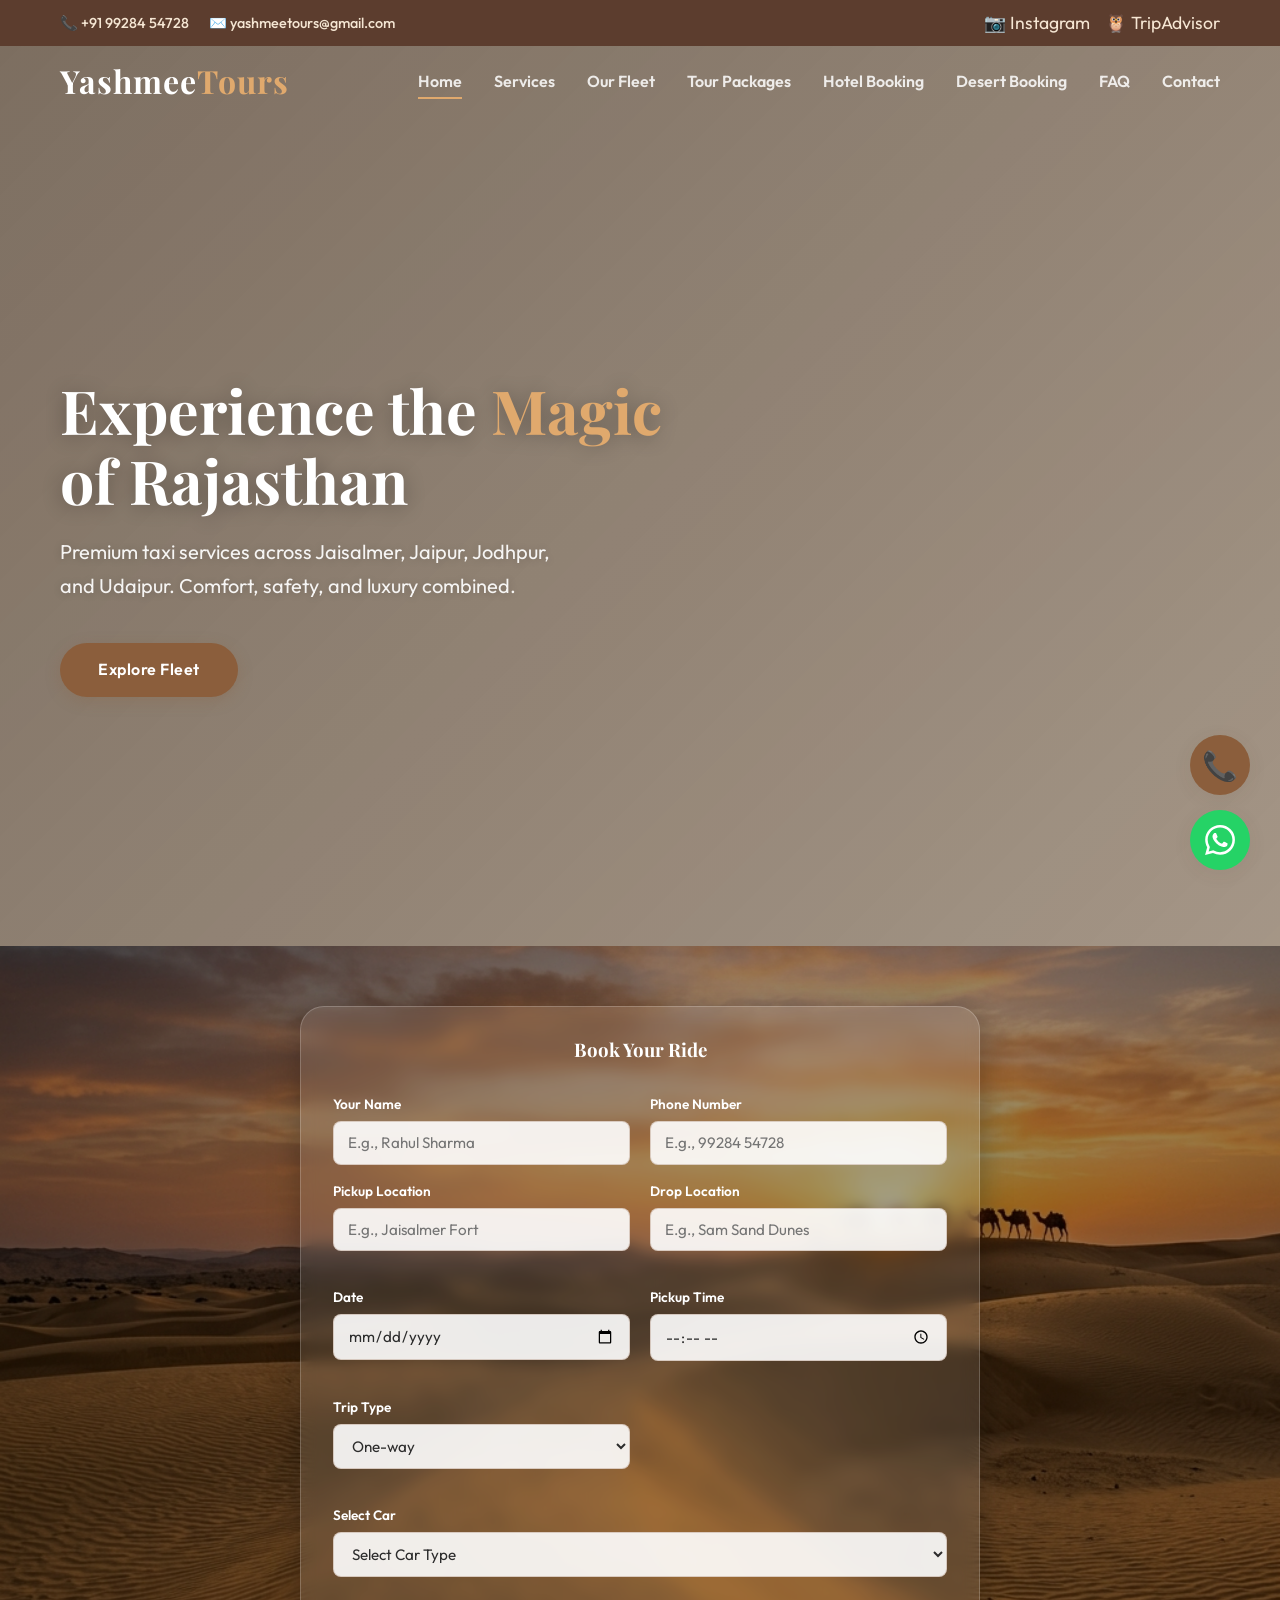
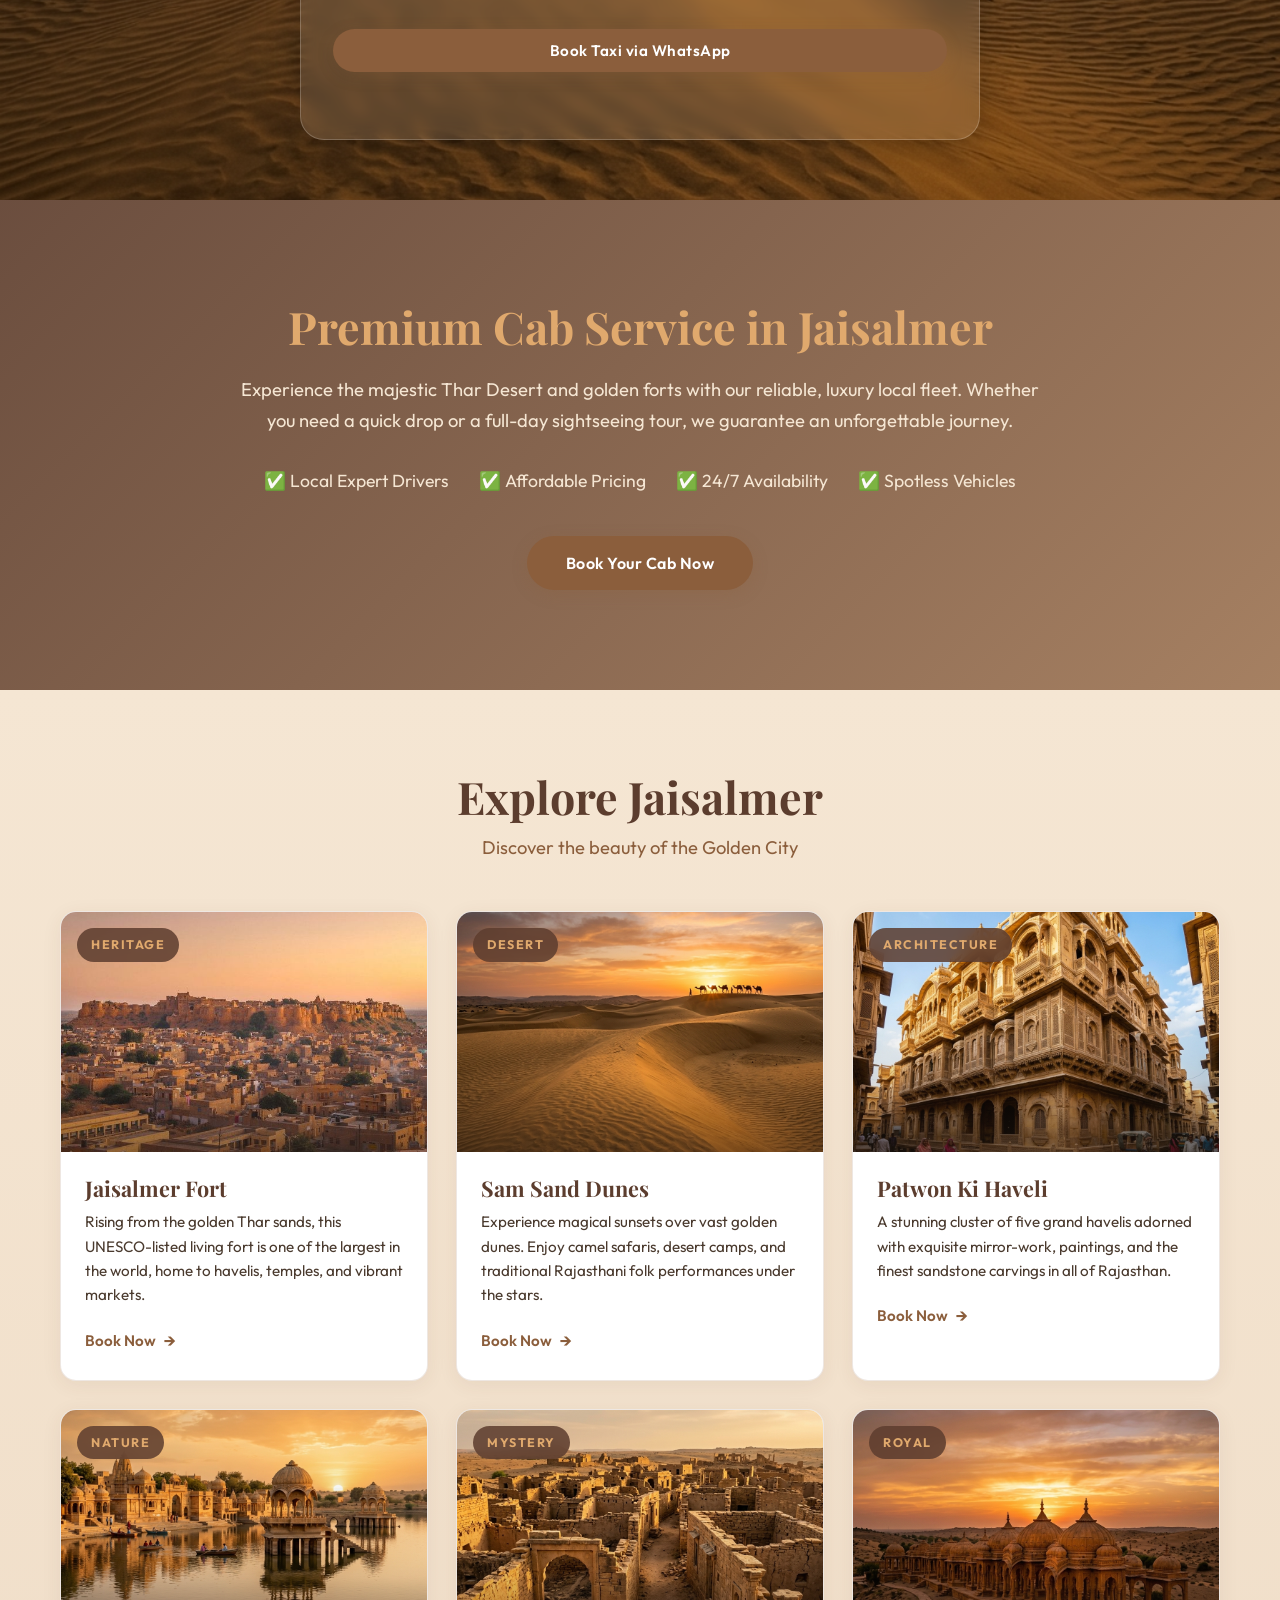
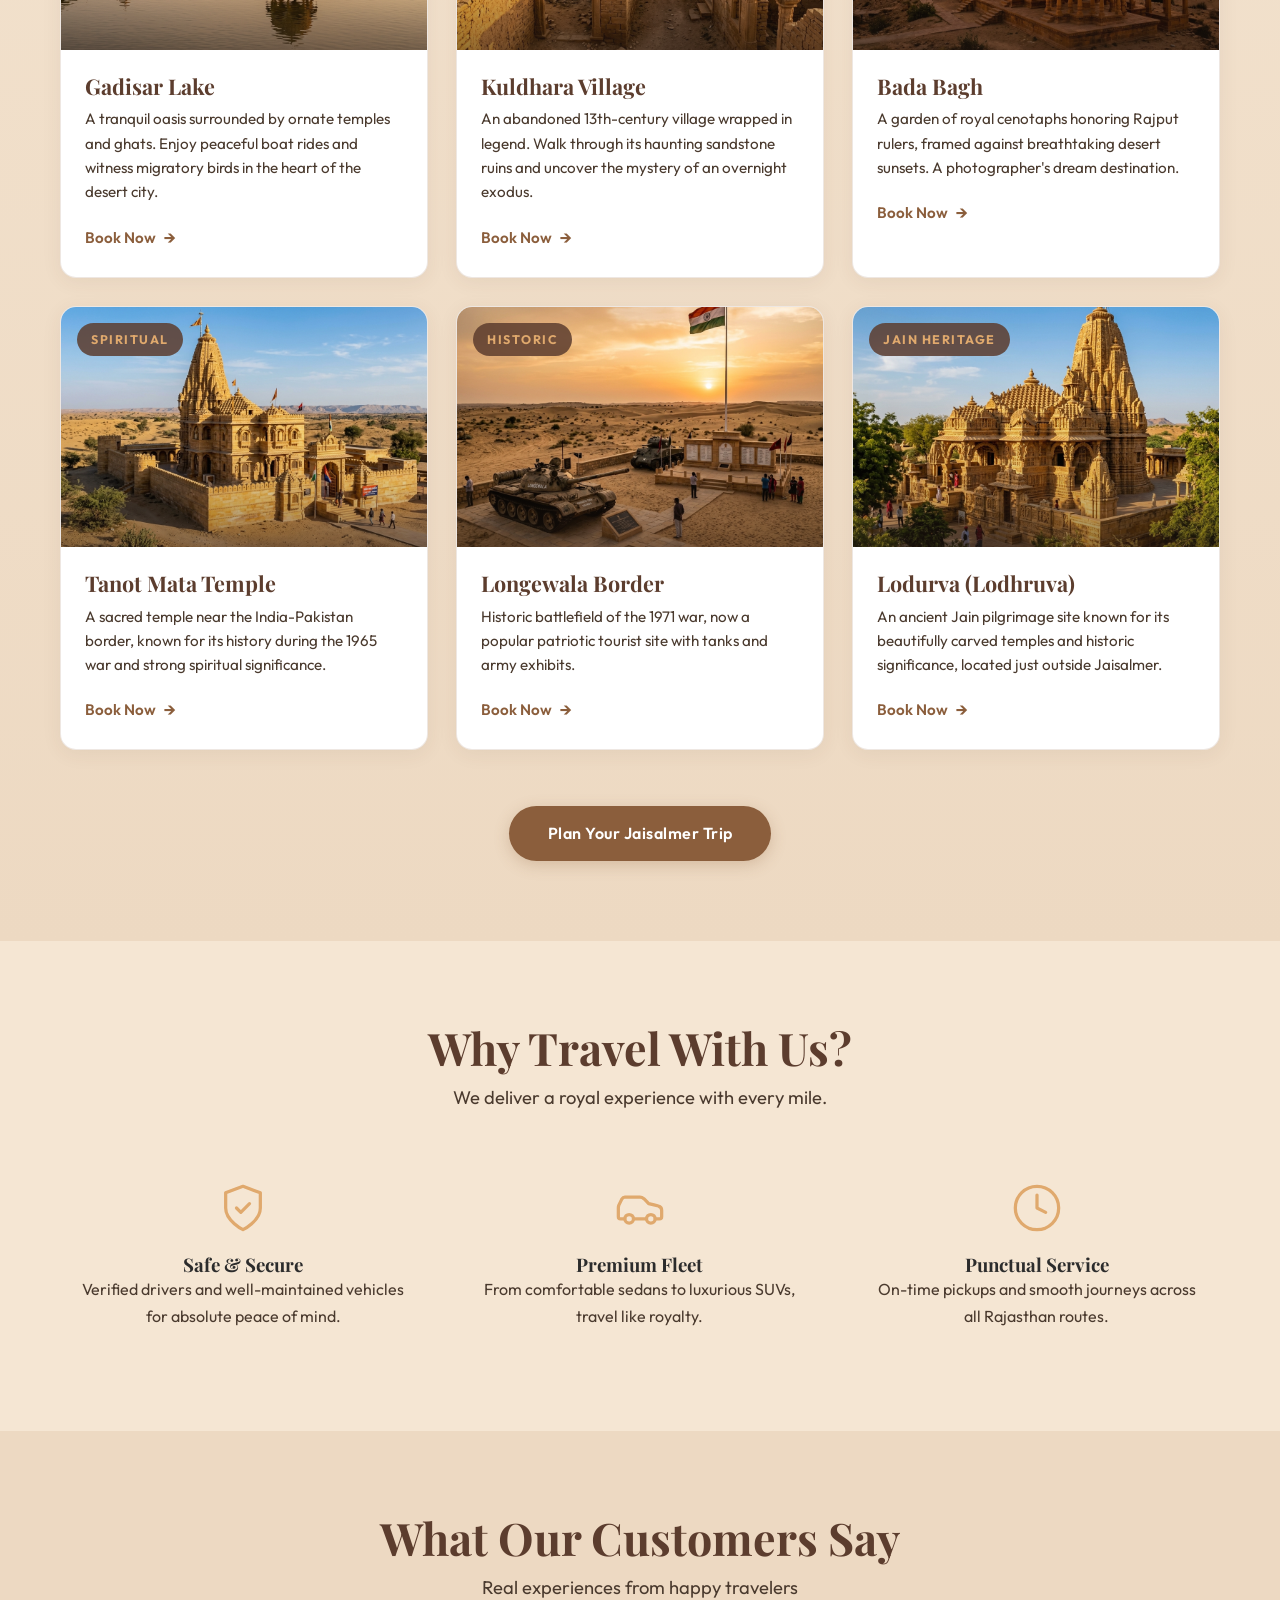
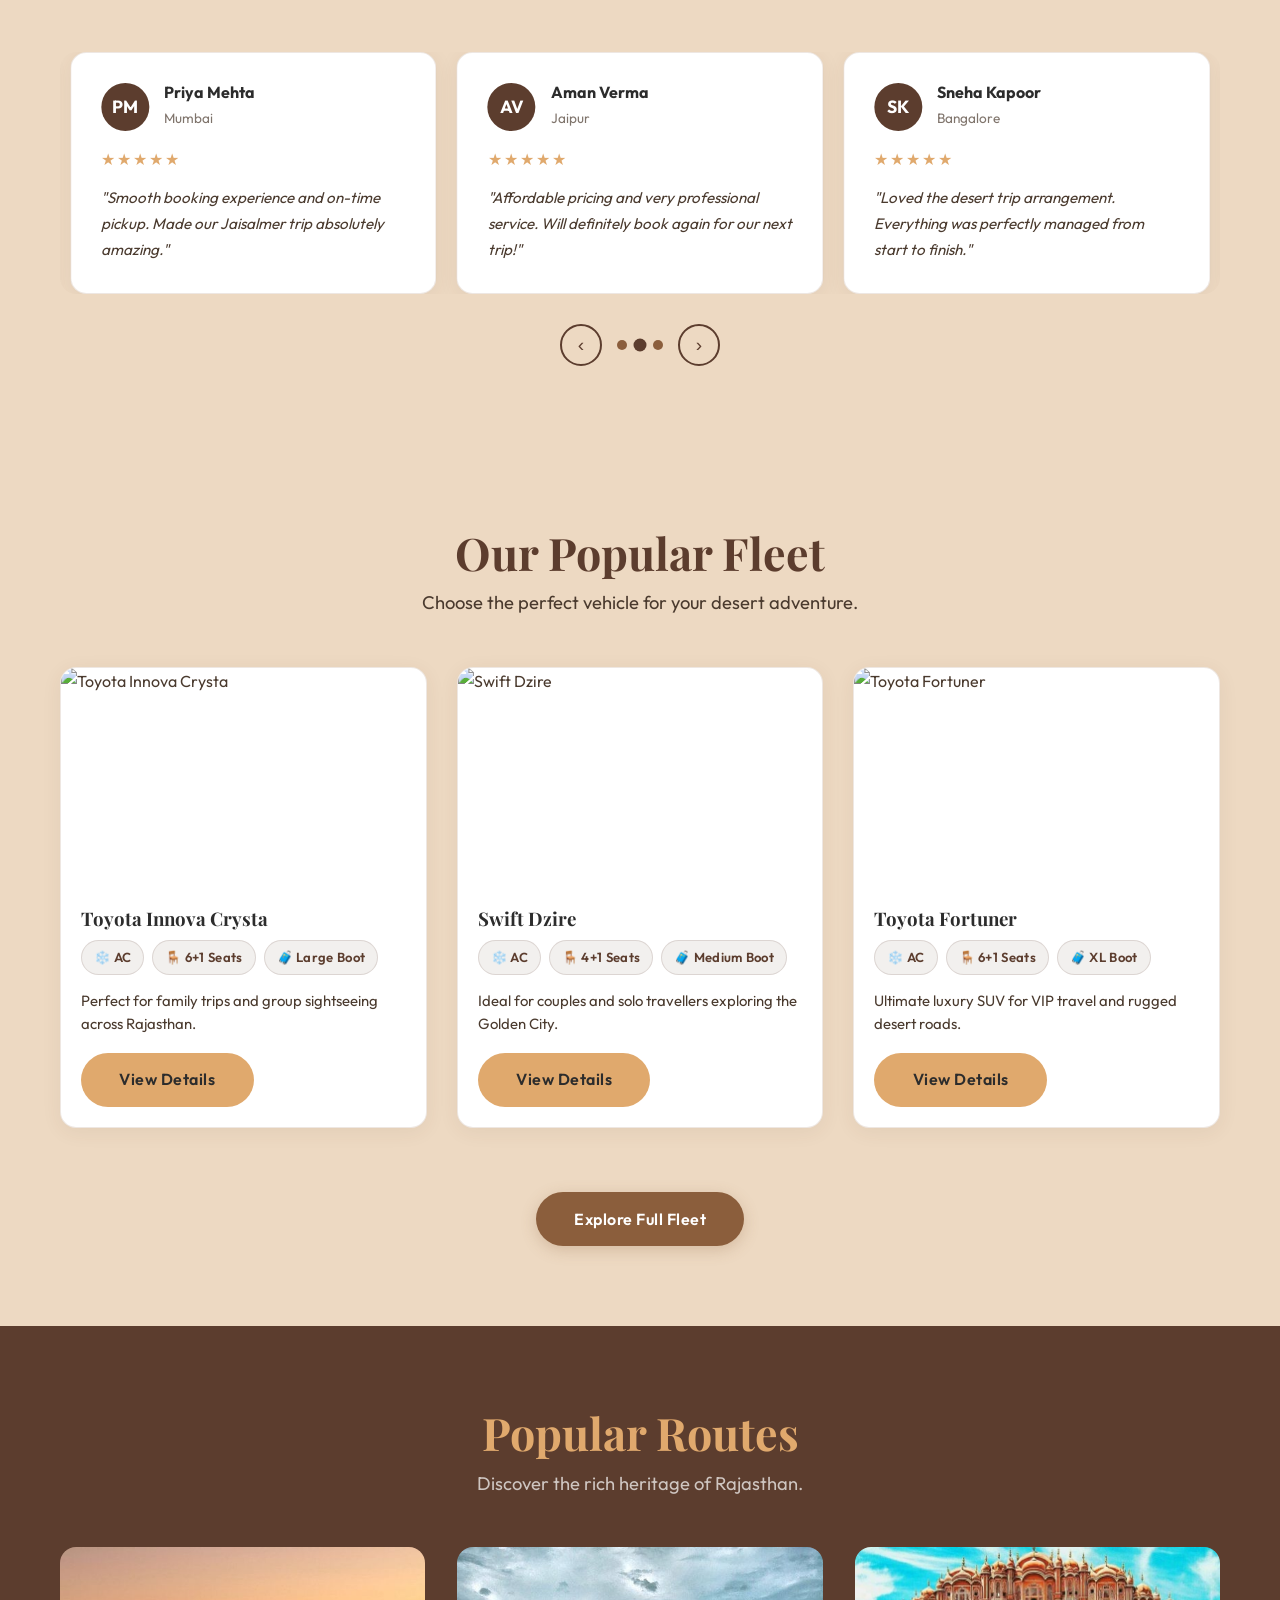
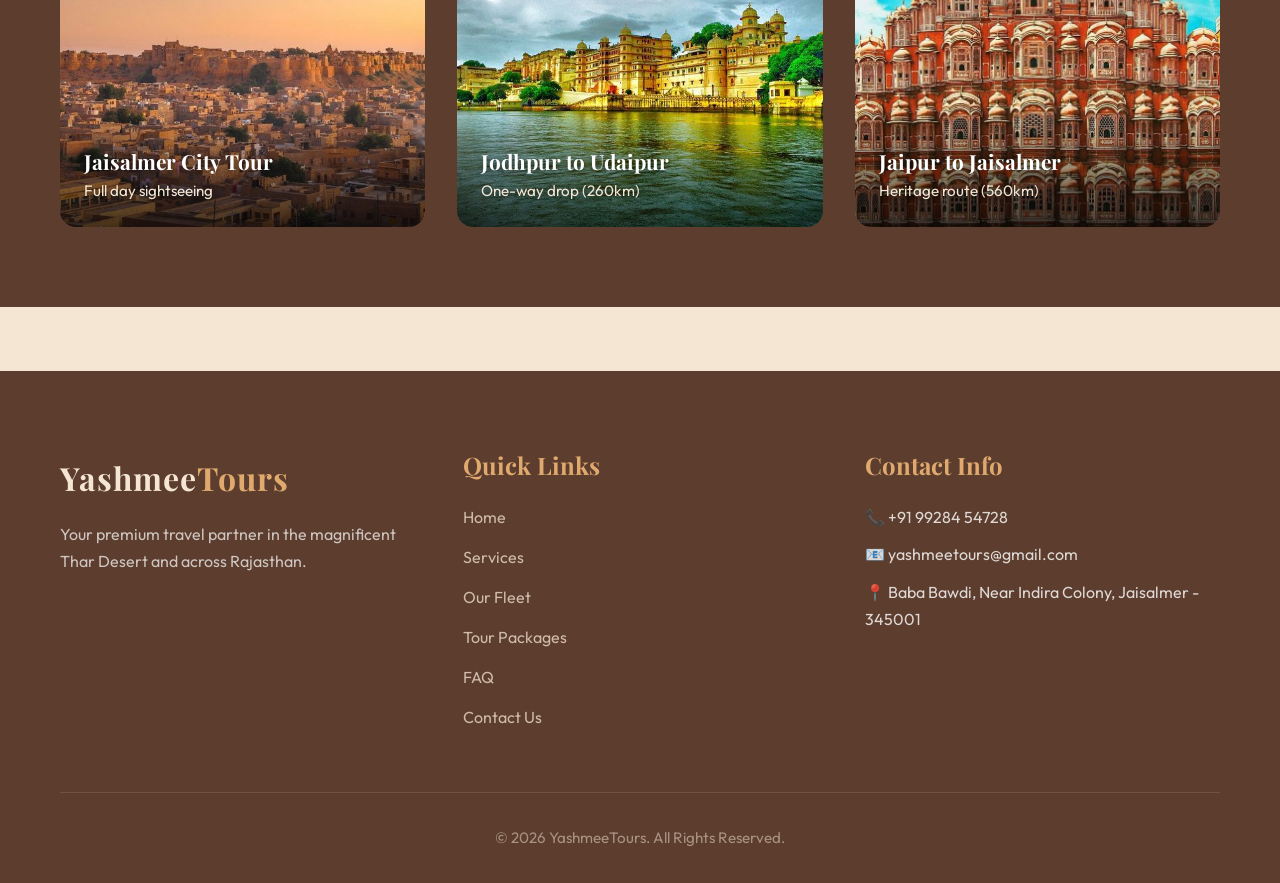
==== commit f1344c92: "Final UI fixes, contact numbers updated, pickup time added, improved booking flow" ====
--- a/index.html
+++ b/index.html
@@ -91,7 +91,28 @@
     .booking-widget {
       position: relative;
       z-index: 2;
-      margin-top: -80px;
+      margin-top: 0;
+      padding: 60px 20px;
+      overflow: hidden;
+    }
+
+    .booking-widget::before {
+      content: '';
+      position: absolute;
+      top: 0;
+      left: 0;
+      right: 0;
+      bottom: 0;
+      background: url('assets/images/sam-sand-dunes.png') center/cover no-repeat;
+      z-index: -2;
+    }
+
+    .booking-widget::after {
+      content: '';
+      position: absolute;
+      inset: 0;
+      background: rgba(0, 0, 0, 0.4);
+      z-index: -1;
     }
 
     /* Service Toggle Tabs */
@@ -135,10 +156,15 @@
     /* Dynamic form field groups */
     .form-fields-group {
       display: grid;
-      grid-template-columns: repeat(auto-fit, minmax(200px, 1fr));
-      gap: 1.5rem;
-      align-items: end;
-      transition: opacity 0.35s ease, transform 0.35s ease;
+      grid-template-columns: repeat(2, 1fr);
+      gap: 1.25rem;
+      align-items: start;
+    }
+
+    @media (max-width: 600px) {
+      .form-fields-group {
+        grid-template-columns: 1fr;
+      }
     }
 
     .form-fields-group.hidden {
@@ -340,7 +366,7 @@
       }
 
       .booking-widget {
-        margin-top: 20px;
+        padding: 20px;
       }
     }
 
@@ -520,8 +546,9 @@
   <div class="topbar delay-100">
     <div class="container">
       <div class="topbar-left">
-        <a href="tel:+917728057171">📞 +91 77280 57171</a>
-        <a href="https://mail.google.com/mail/?view=cm&fs=1&to=yashmeetours@gmail.com&su=Booking%20Inquiry&body=Hello%2C%20I%20want%20to%20inquire%20about%20your%20services." target="_blank" rel="noopener noreferrer">✉️ yashmeetours@gmail.com</a>
+        <a href="tel:+919928454728">📞 +91 99284 54728</a>
+        <a href="https://mail.google.com/mail/?view=cm&fs=1&to=yashmeetours@gmail.com&su=Booking%20Inquiry&body=Hello%2C%20I%20want%20to%20inquire%20about%20your%20services."
+          target="_blank" rel="noopener noreferrer">✉️ yashmeetours@gmail.com</a>
       </div>
       <div class="topbar-right">
         <a href="https://instagram.com/yashmee_tours" target="_blank" title="Instagram">📷 Instagram</a>
@@ -581,7 +608,7 @@
             </div>
             <div class="form-group">
               <label for="phone">Phone Number</label>
-              <input type="tel" id="phone" class="form-control" placeholder="E.g., 77280 57171" required>
+              <input type="tel" id="phone" class="form-control" placeholder="E.g., 99284 54728" required>
             </div>
           </div>
 
@@ -597,7 +624,11 @@
             </div>
             <div class="form-group">
               <label for="date">Date</label>
-              <input type="date" id="date" class="form-control">
+              <input type="date" id="date" class="form-control" required>
+            </div>
+            <div class="form-group">
+              <label for="time">Pickup Time</label>
+              <input type="time" id="time" class="form-control" required>
             </div>
             <div class="form-group">
               <label for="type">Trip Type</label>
@@ -607,14 +638,14 @@
                 <option>Local Sightseeing</option>
               </select>
             </div>
-            <div class="form-group">
+            <div class="form-group form-group-full">
               <label for="car">Select Car</label>
               <select id="car" class="form-control">
                 <option value="" disabled selected>Select Car Type</option>
-                <option>Sedan (Swift Dzire / Etios)</option>
-                <option>SUV (Scorpio)</option>
-                <option>SUV (Innova / Ertiga)</option>
-                <option>Premium SUV (Fortuner)</option>
+                <option>Swift Dzire </option>
+                <option>Etios </option>
+                <option>Innova </option>
+                <option>Ertiga </option>
                 <option>Tempo Traveller (9-12 Seater)</option>
                 <option>Luxury Tourist Bus (30-45 Seater)</option>
                 <option>Any Available</option>
@@ -623,7 +654,7 @@
           </div>
 
           <!-- ===== SUBMIT ===== -->
-          <div class="form-fields-group visible" id="submit-group">
+          <div class="form-fields-group visible" id="submit-group" style="margin-top: 1.25rem;">
             <div class="form-group form-group-full">
               <button type="submit" id="booking-btn" class="btn btn-primary">
                 Book Taxi via WhatsApp
@@ -1075,8 +1106,11 @@
         <div class="footer-col">
           <h4>Contact Info</h4>
           <ul class="footer-links" style="color: rgba(255,255,255,0.8);">
-            <li style="margin-bottom: 10px;">📞 +91 77280 57171</li>
-            <li style="margin-bottom: 10px;">📧 <a href="https://mail.google.com/mail/?view=cm&fs=1&to=yashmeetours@gmail.com&su=Booking%20Inquiry&body=Hello%2C%20I%20want%20to%20inquire%20about%20your%20services." target="_blank" rel="noopener noreferrer" style="color: inherit; text-decoration: none;">yashmeetours@gmail.com</a></li>
+            <li style="margin-bottom: 10px;">📞 +91 99284 54728</li>
+            <li style="margin-bottom: 10px;">📧 <a
+                href="https://mail.google.com/mail/?view=cm&fs=1&to=yashmeetours@gmail.com&su=Booking%20Inquiry&body=Hello%2C%20I%20want%20to%20inquire%20about%20your%20services."
+                target="_blank" rel="noopener noreferrer"
+                style="color: inherit; text-decoration: none;">yashmeetours@gmail.com</a></li>
             <li>📍 Baba Bawdi, Near Indira Colony, Jaisalmer - 345001</li>
           </ul>
         </div>
@@ -1089,7 +1123,7 @@
 
   <!-- FLOATING ACTIONS -->
   <div class="floating-actions">
-    <a href="tel:+917728057171" class="fab fab-call" title="Call Us">📞</a>
+    <a href="tel:+919928454728" class="fab fab-call" title="Call Us">📞</a>
     <!-- Default message predefined -->
     <a href="https://wa.me/917728057171?text=Hello%20YashmeeTours!%20I%20am%20looking%20for%20a%20taxi." target="_blank"
       class="fab fab-whatsapp" title="WhatsApp Us">
--- a/css/components.css
+++ b/css/components.css
@@ -234,53 +234,33 @@
 
 /* ===== COMPACT BOOKING CARD (ALL FORMS) ===== */
 .booking-card {
-  max-width: 450px;
-  margin: 0 auto 3rem; /* Added margin-bottom for breathing room from footer/next section */
-  padding: 1.5rem;
-  background: transparent;
-  border-radius: 16px;
+  max-width: 680px;
+  margin: 0 auto;
+  padding: 2rem;
+  background: rgba(255, 255, 255, 0.1);
+  backdrop-filter: blur(8px);
+  -webkit-backdrop-filter: blur(8px);
+  border: 1px solid rgba(255, 255, 255, 0.2);
+  border-radius: var(--radius-lg);
   position: relative;
-  overflow: hidden;
   z-index: 2;
+  box-shadow: 0 8px 32px rgba(0, 0, 0, 0.3);
 }
 
 /* Clean Form Card */
 .booking-card form {
-  background: rgba(255, 255, 255, 0.9);
-  border-radius: 12px;
-  padding: 1.25rem 1.25rem 2rem; /* Increased bottom padding (32px) */
-  box-shadow: 0 8px 25px rgba(0, 0, 0, 0.08); /* Soft shadow */
-}
-
-/* Blurred desert image behind the card */
-.booking-card::before {
-  content: '';
-  position: absolute;
-  top: -15px; left: -15px; right: -15px; bottom: -15px; /* Prevent blur cut-off edge */
-  z-index: -2;
-  background-image: url('../assets/images/sam-sand-dunes.png');
-  background-size: cover;
-  background-position: center;
-  background-repeat: no-repeat;
-  filter: blur(6px);
-  pointer-events: none;
-}
-
-/* User specified overlay */
-.booking-card::after {
-  content: '';
-  position: absolute;
-  top: 0; left: 0; right: 0; bottom: 0;
-  z-index: -1;
-  background: rgba(255, 245, 230, 0.85);
-  pointer-events: none;
+  padding: 0;
+}
+
+.booking-card h3 {
+  color: white !important;
 }
 
 .booking-card form,
 .booking-card h3,
 .booking-card p {
   position: relative;
-  z-index: 3; /* Keep elements on top of the image and overlay layer */
+  z-index: 3;
 }
 
 /* Tighter field spacing */
@@ -291,9 +271,9 @@
 /* Smaller label font */
 .booking-card label {
   font-size: 0.85rem;
-  font-weight: 700;
-  color: var(--c-primary);
-  margin-bottom: 0.25rem;
+  font-weight: 600;
+  color: white;
+  margin-bottom: 0.3rem;
   display: block;
 }
 
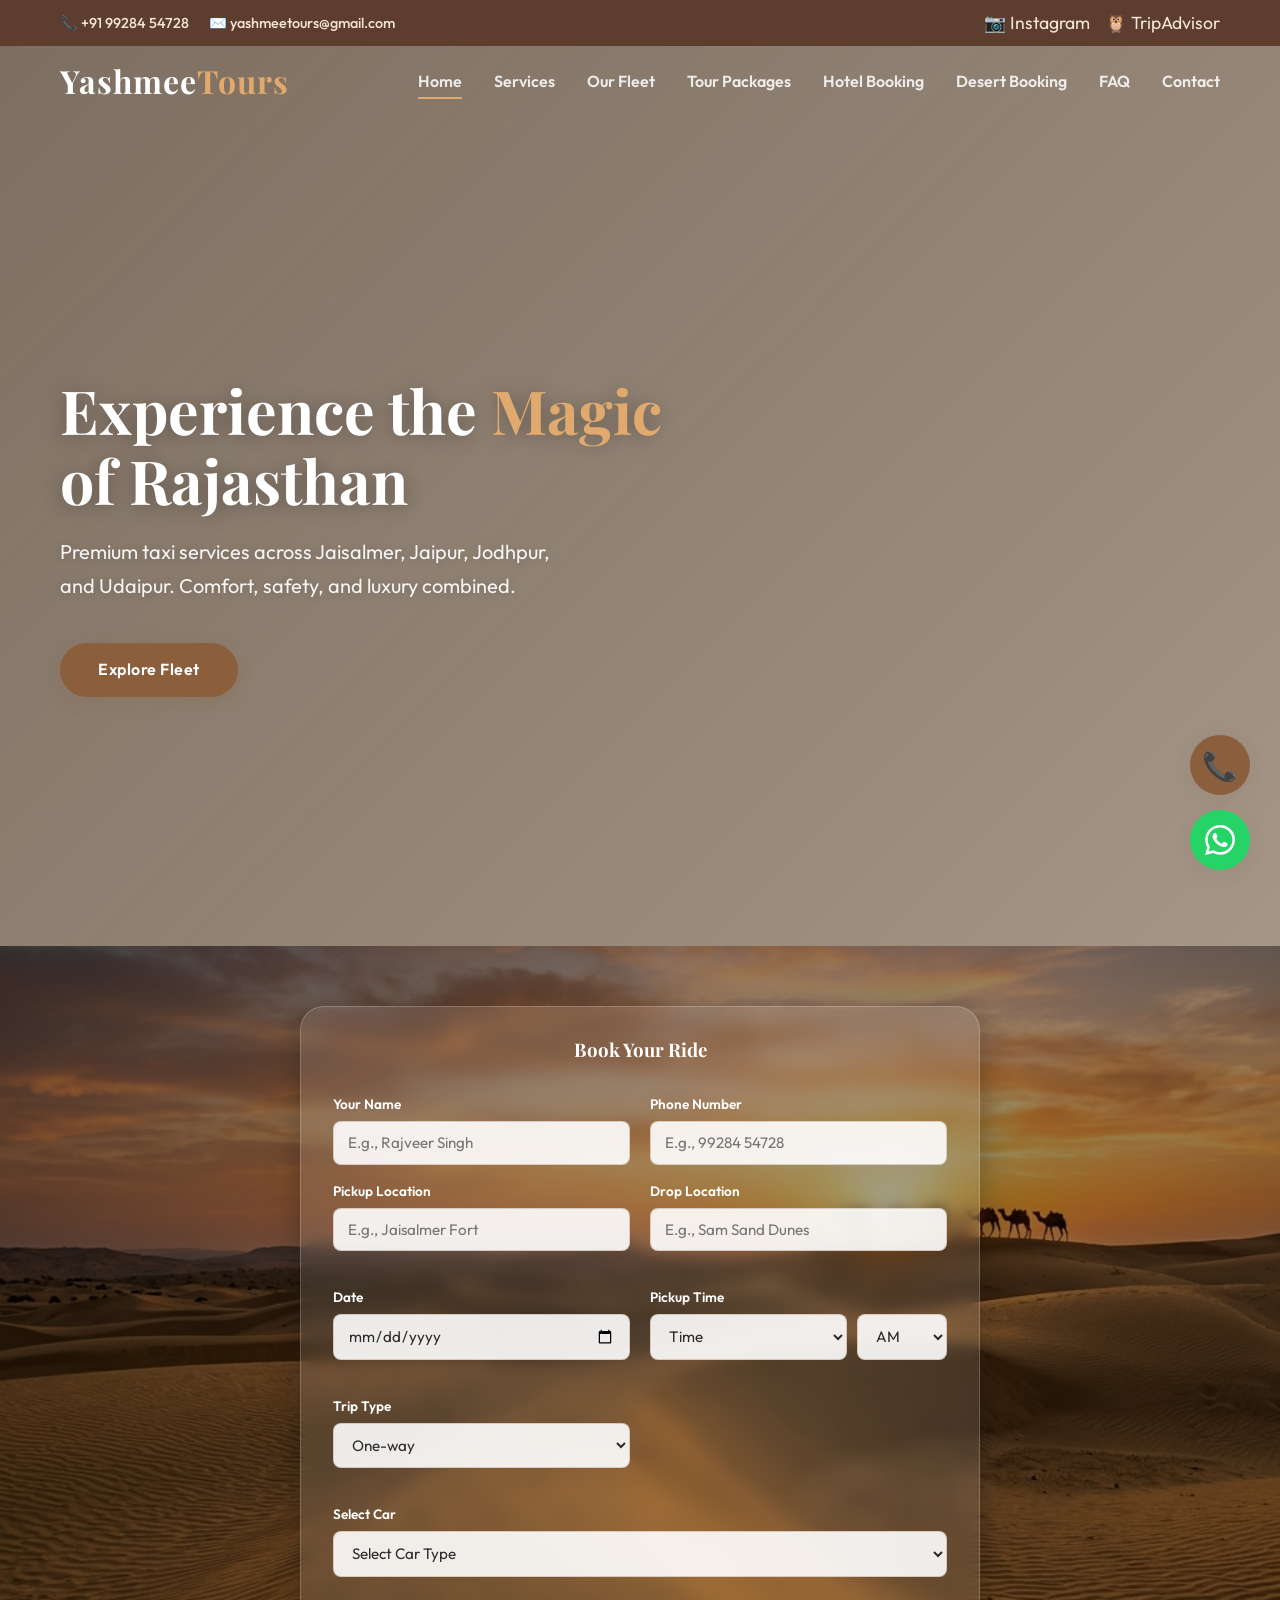
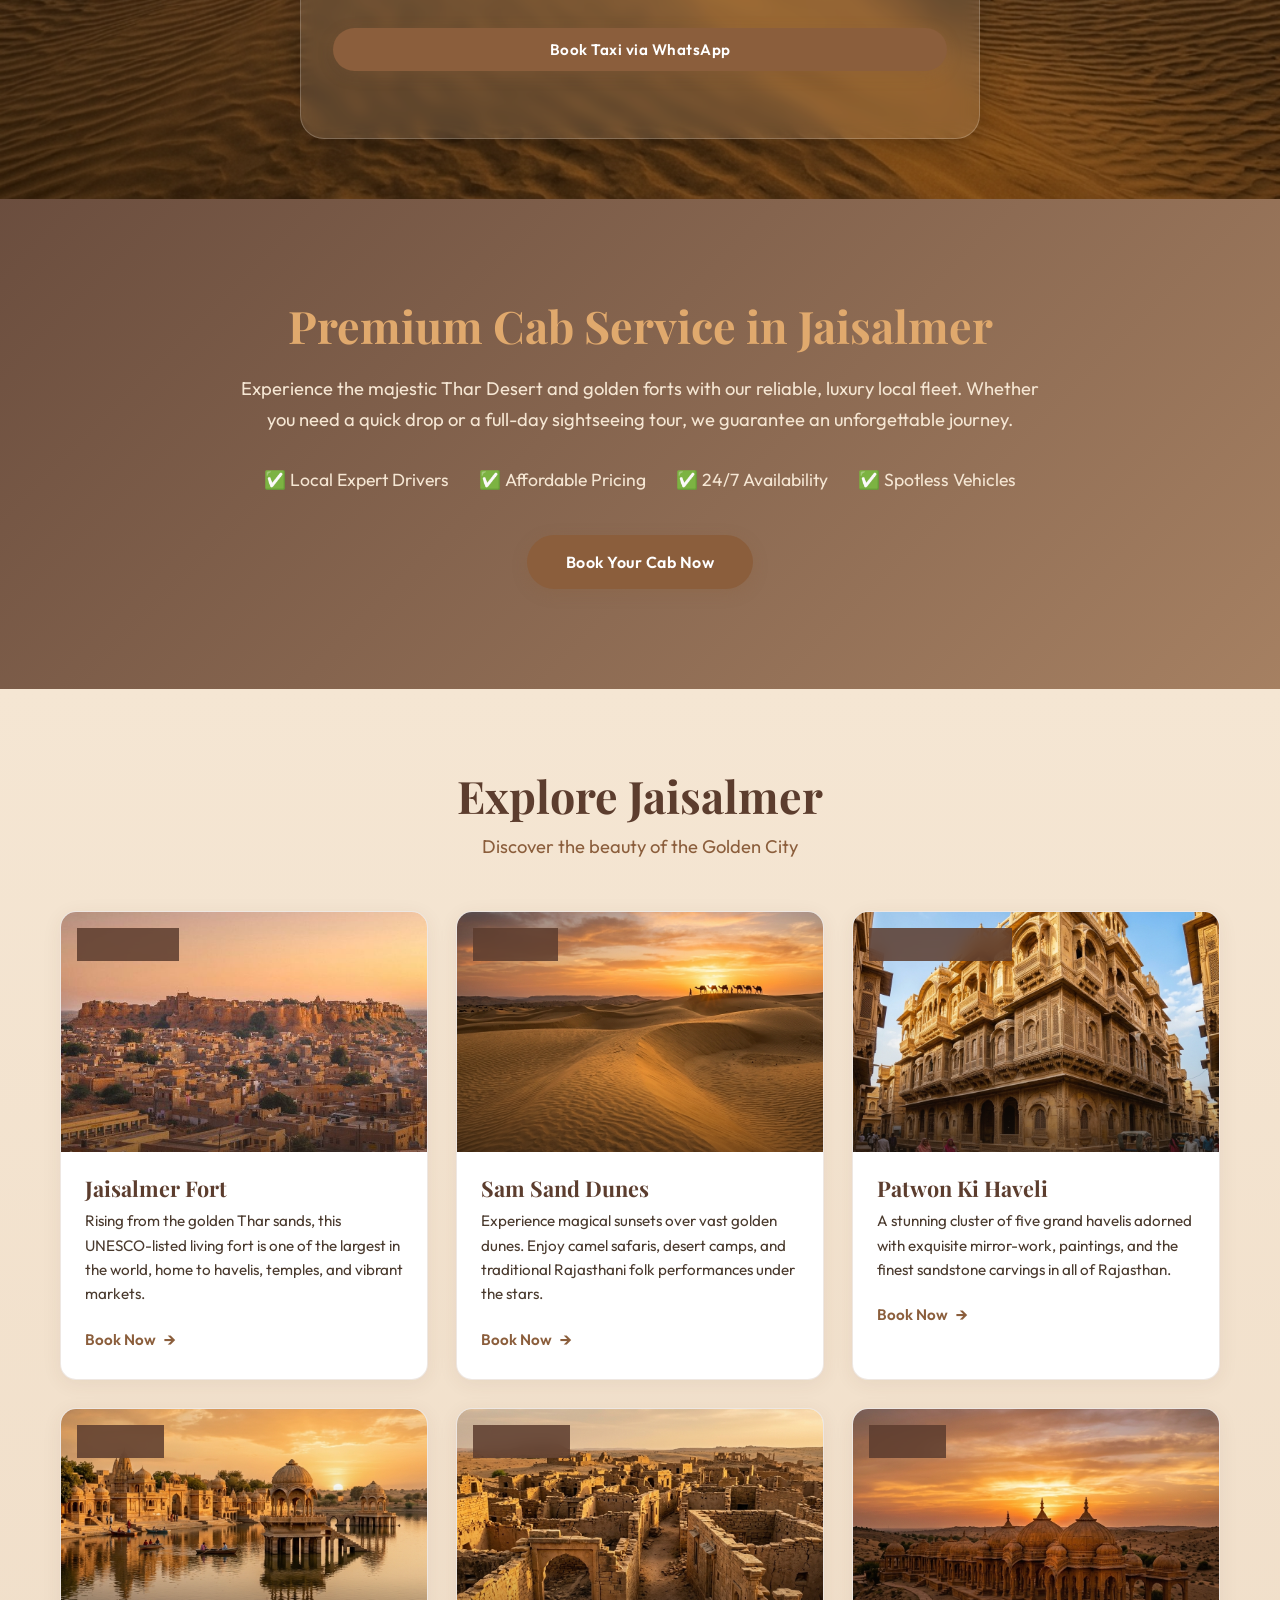
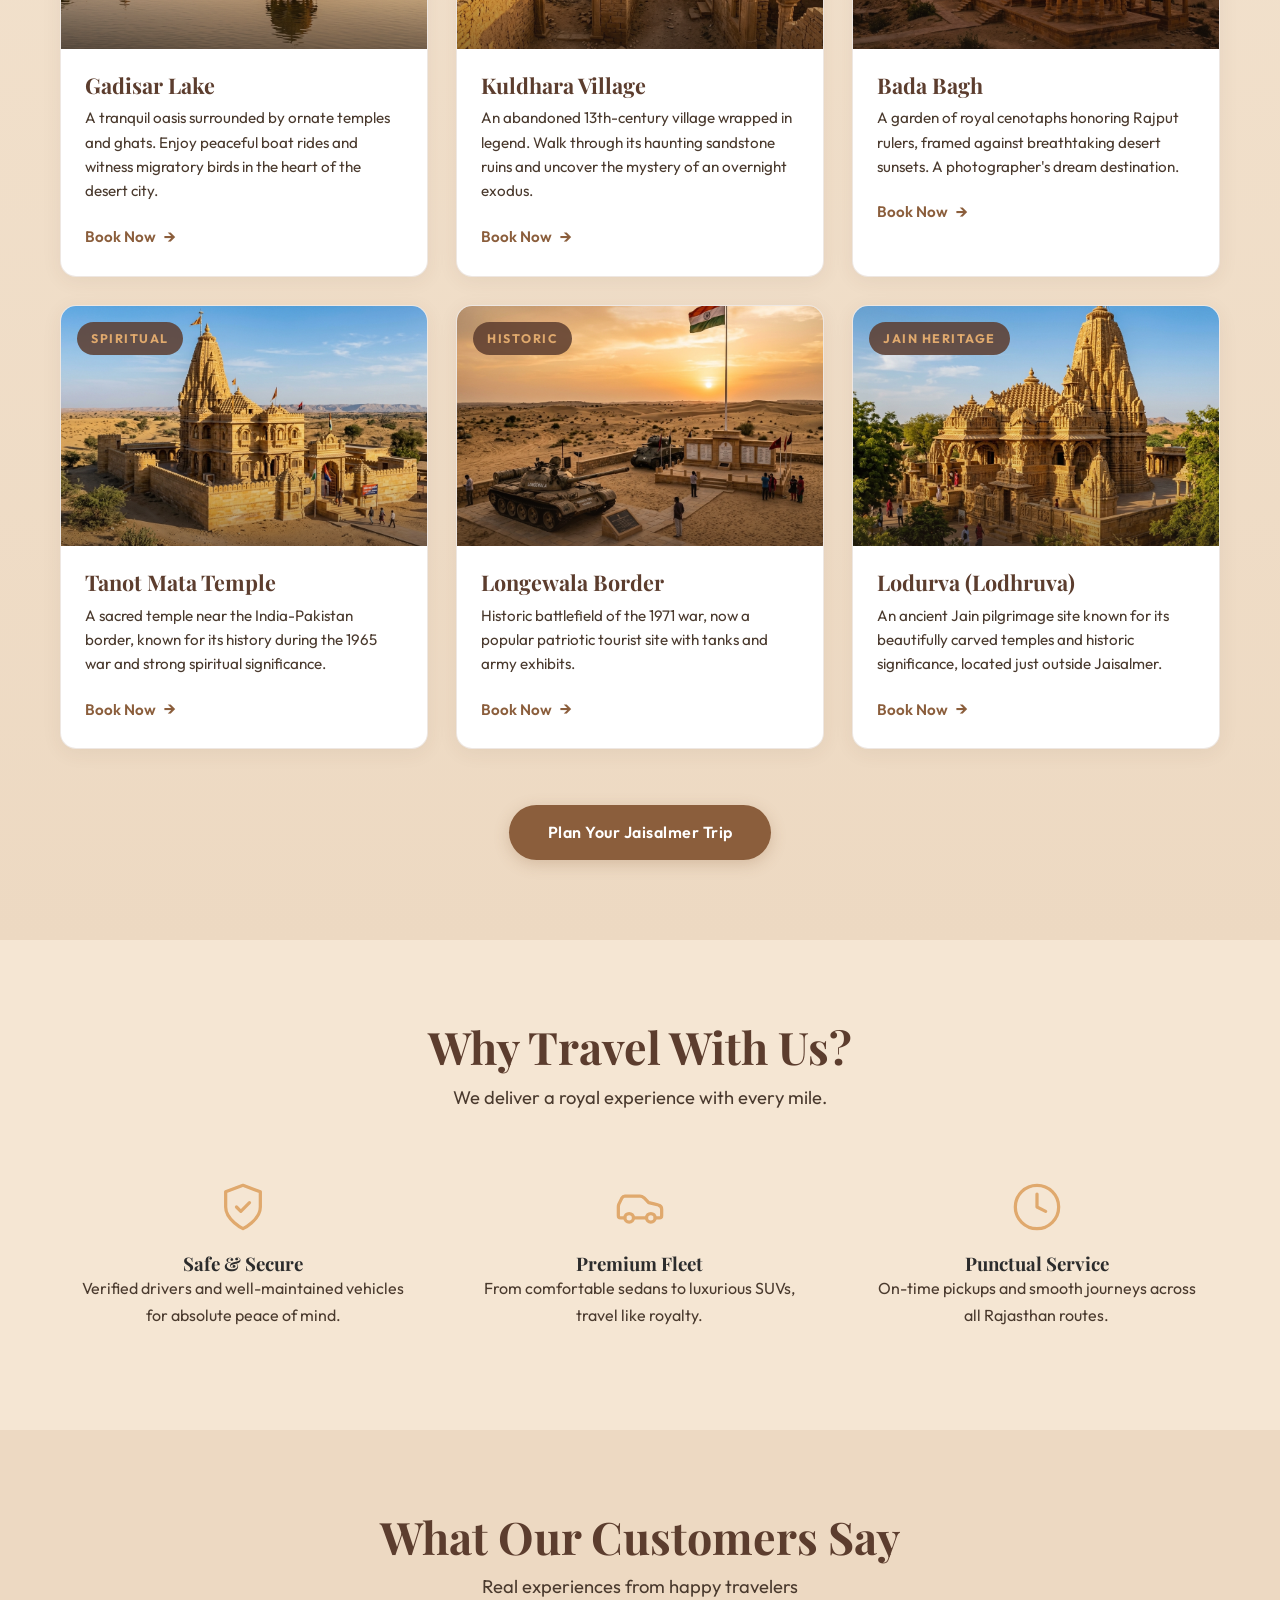
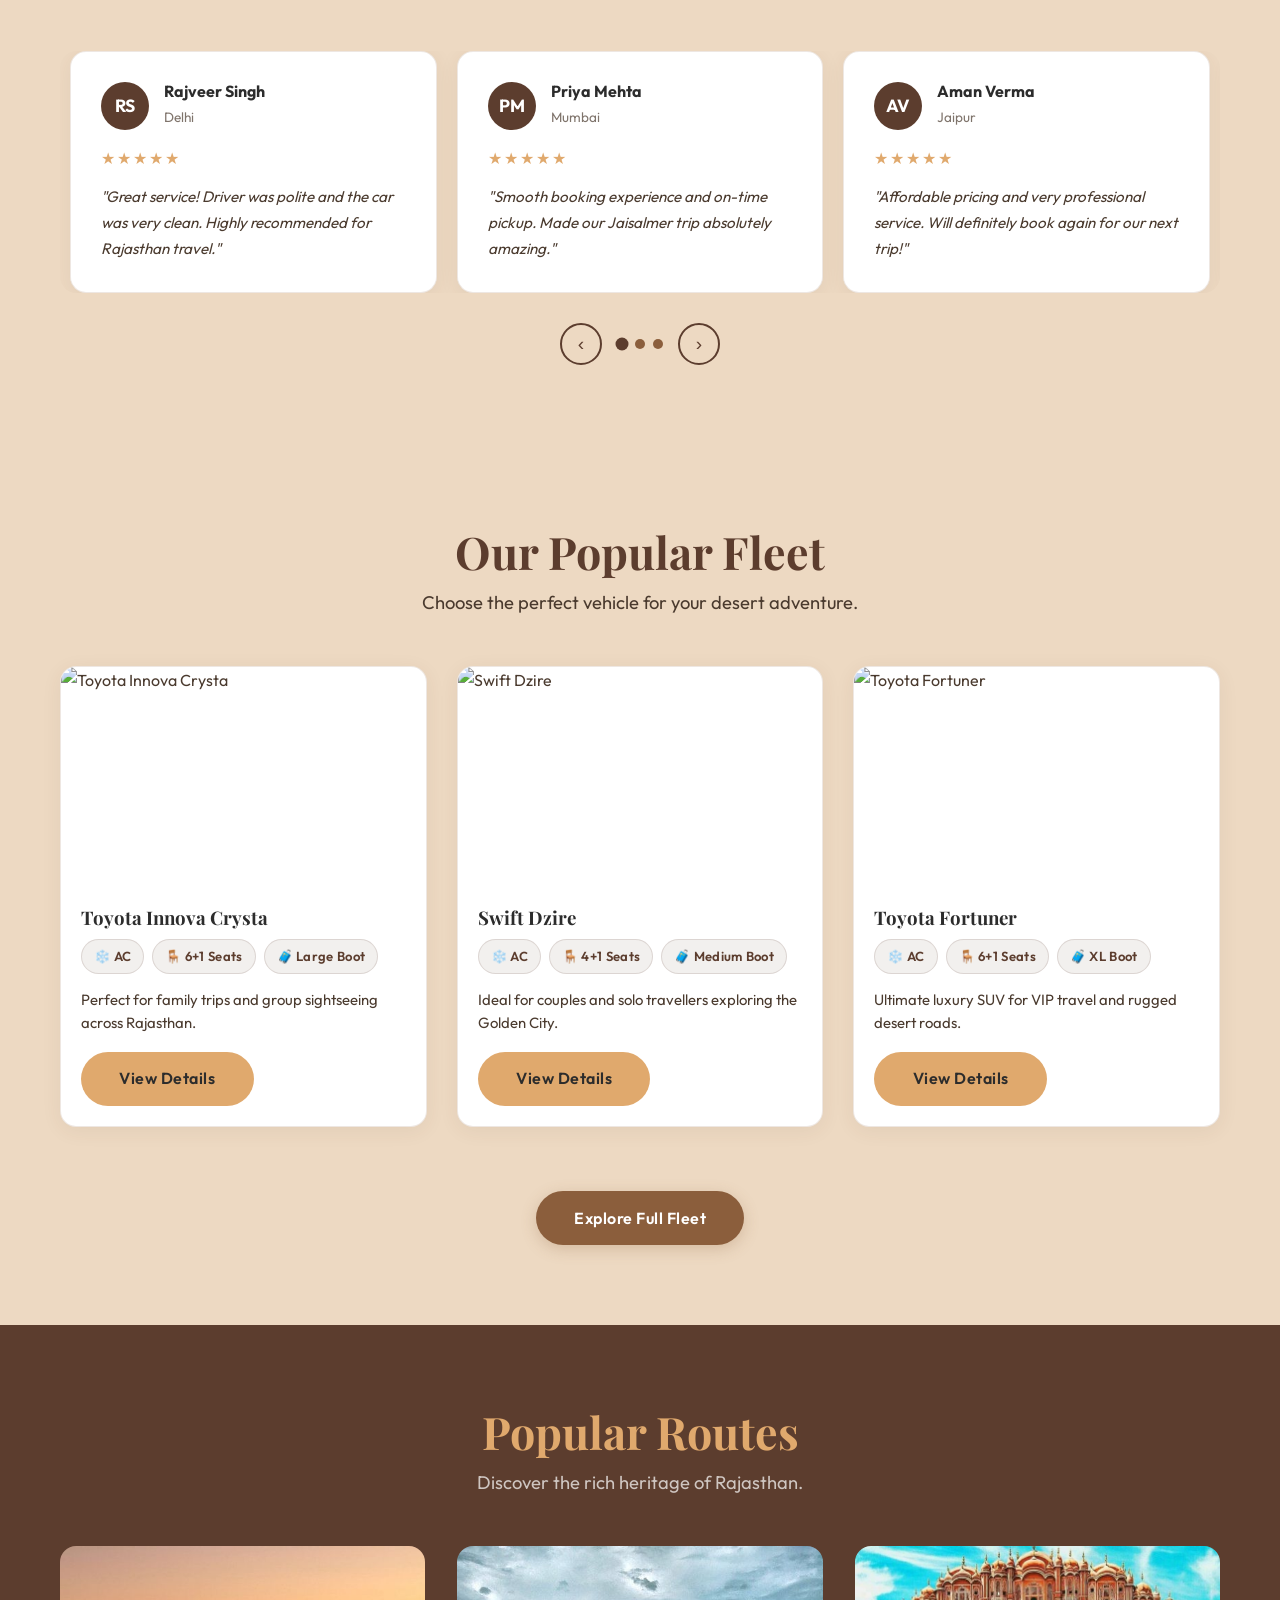
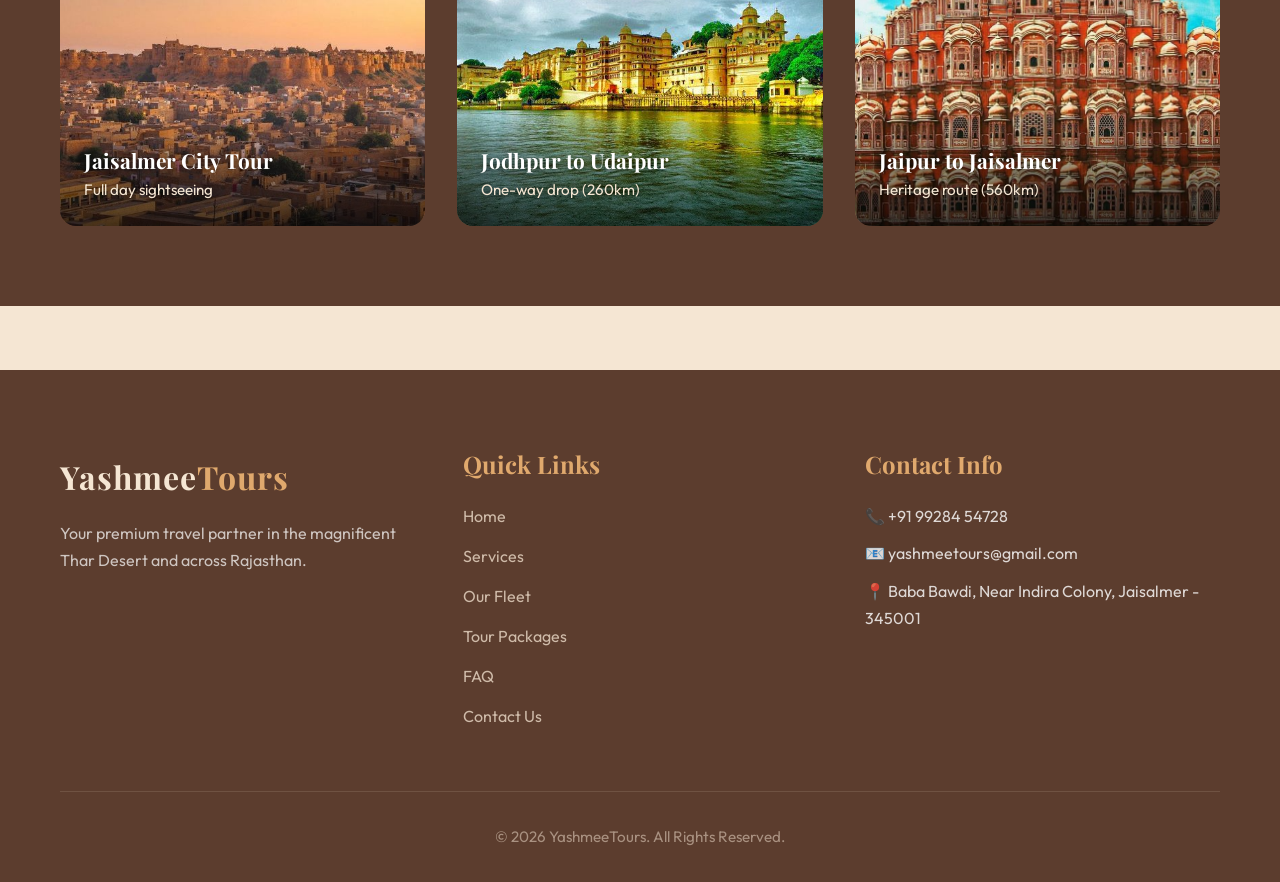
==== commit 89c84f51: "Final UI fixes, contact numbers updated, pickup time added, improved booking flow2" ====
--- a/index.html
+++ b/index.html
@@ -604,7 +604,7 @@
           <div class="form-fields-group visible" id="shared-fields">
             <div class="form-group">
               <label for="name">Your Name</label>
-              <input type="text" id="name" class="form-control" placeholder="E.g., Rahul Sharma" required>
+              <input type="text" id="name" class="form-control" placeholder="E.g., Rajveer Singh" required>
             </div>
             <div class="form-group">
               <label for="phone">Phone Number</label>
@@ -627,8 +627,40 @@
               <input type="date" id="date" class="form-control" required>
             </div>
             <div class="form-group">
-              <label for="time">Pickup Time</label>
-              <input type="time" id="time" class="form-control" required>
+              <label>Pickup Time</label>
+              <div class="time-picker-group">
+                <select id="time" class="form-control" required>
+                  <option value="" disabled selected>Time</option>
+                  <option value="12:00">12:00</option>
+                  <option value="12:30">12:30</option>
+                  <option value="01:00">01:00</option>
+                  <option value="01:30">01:30</option>
+                  <option value="02:00">02:00</option>
+                  <option value="02:30">02:30</option>
+                  <option value="03:00">03:00</option>
+                  <option value="03:30">03:30</option>
+                  <option value="04:00">04:00</option>
+                  <option value="04:30">04:30</option>
+                  <option value="05:00">05:00</option>
+                  <option value="05:30">05:30</option>
+                  <option value="06:00">06:00</option>
+                  <option value="06:30">06:30</option>
+                  <option value="07:00">07:00</option>
+                  <option value="07:30">07:30</option>
+                  <option value="08:00">08:00</option>
+                  <option value="08:30">08:30</option>
+                  <option value="09:00">09:00</option>
+                  <option value="09:30">09:30</option>
+                  <option value="10:00">10:00</option>
+                  <option value="10:30">10:30</option>
+                  <option value="11:00">11:00</option>
+                  <option value="11:30">11:30</option>
+                </select>
+                <select id="ampm" class="form-control" required style="flex: 0 0 90px;">
+                  <option value="AM">AM</option>
+                  <option value="PM">PM</option>
+                </select>
+              </div>
             </div>
             <div class="form-group">
               <label for="type">Trip Type</label>
@@ -900,7 +932,7 @@
               <div class="testimonial-header">
                 <div class="testimonial-avatar">RS</div>
                 <div class="testimonial-info">
-                  <h4>Rahul Sharma</h4>
+                  <h4>Rajveer Singh</h4>
                   <span>Delhi</span>
                 </div>
               </div>
--- a/css/components.css
+++ b/css/components.css
@@ -328,6 +328,18 @@
   box-shadow: 0 0 0 3px rgba(139, 94, 60, 0.15);
 }
 
+/* Time Picker Group */
+.time-picker-group {
+  display: flex;
+  gap: 10px;
+}
+
+@media (max-width: 600px) {
+  .time-picker-group {
+    flex-direction: column;
+  }
+}
+
 /* ===== FOOTER ===== */
 .footer {
   background: var(--c-primary);
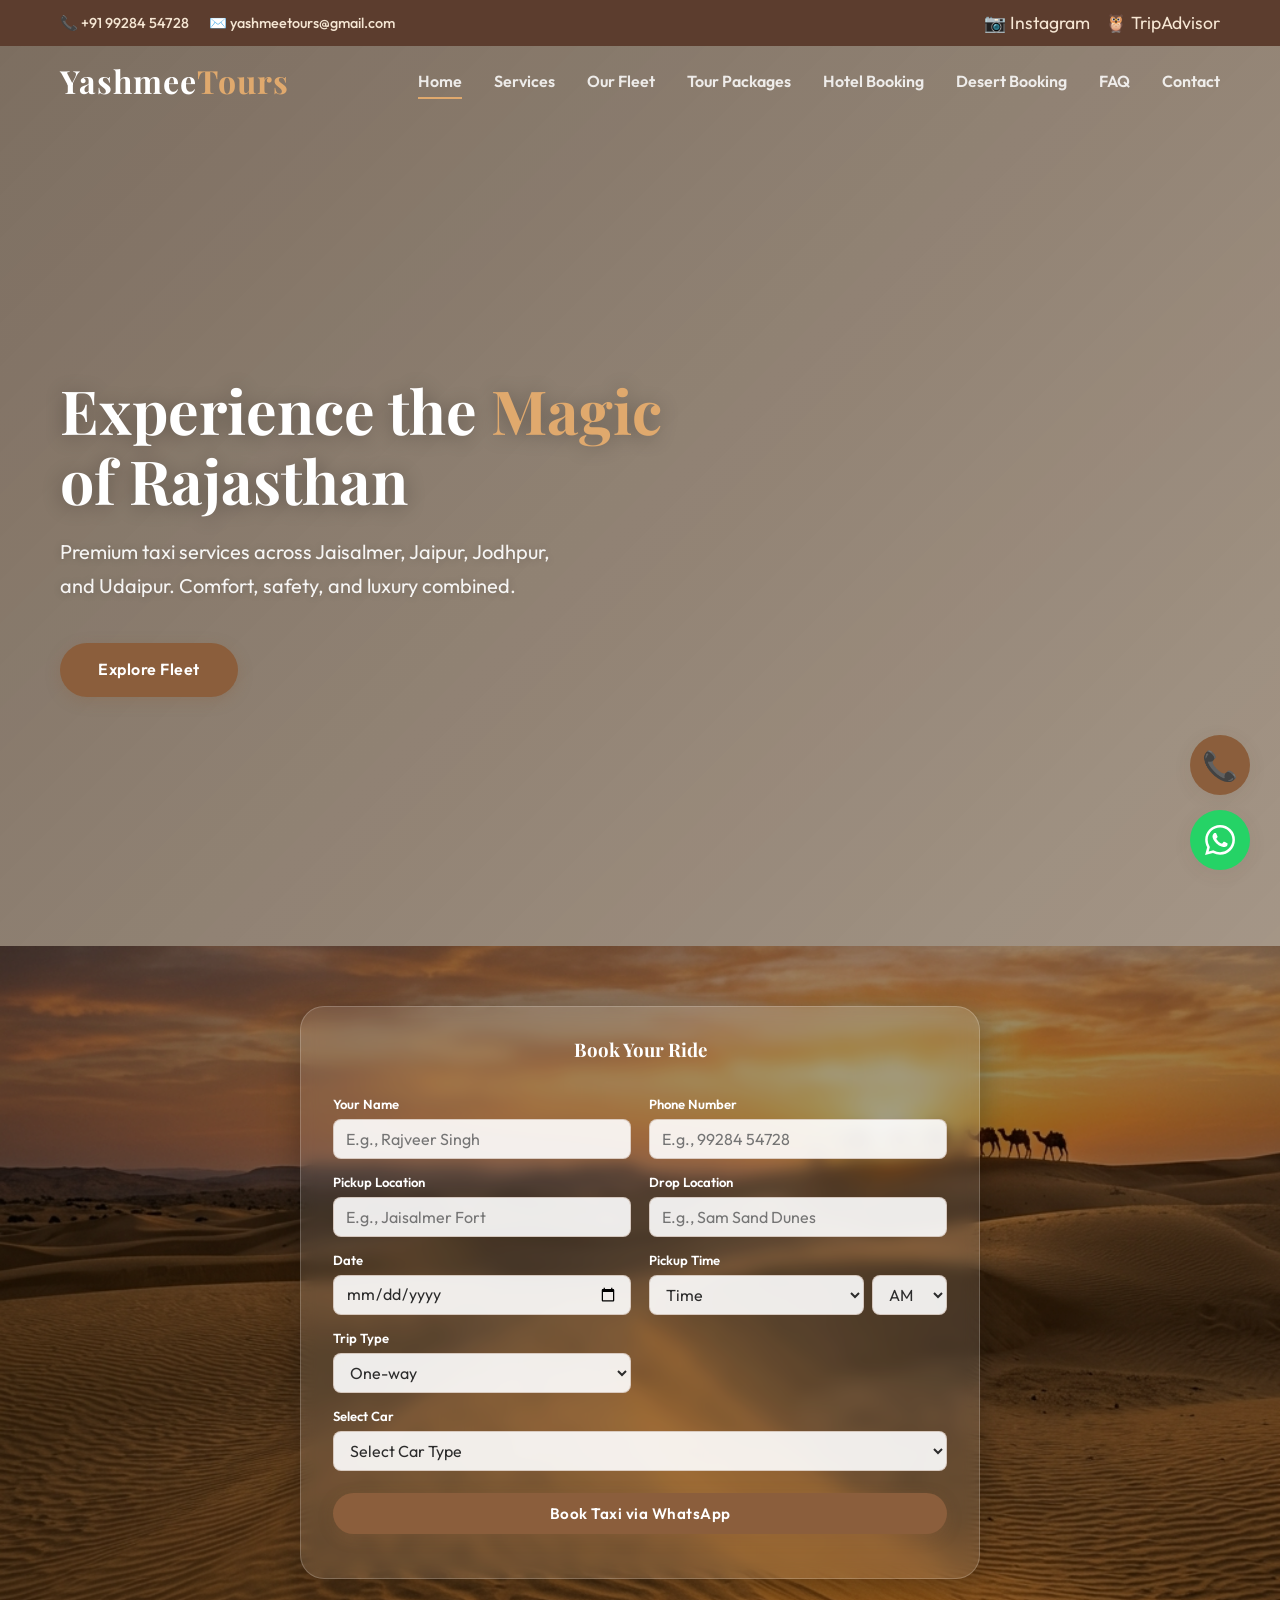
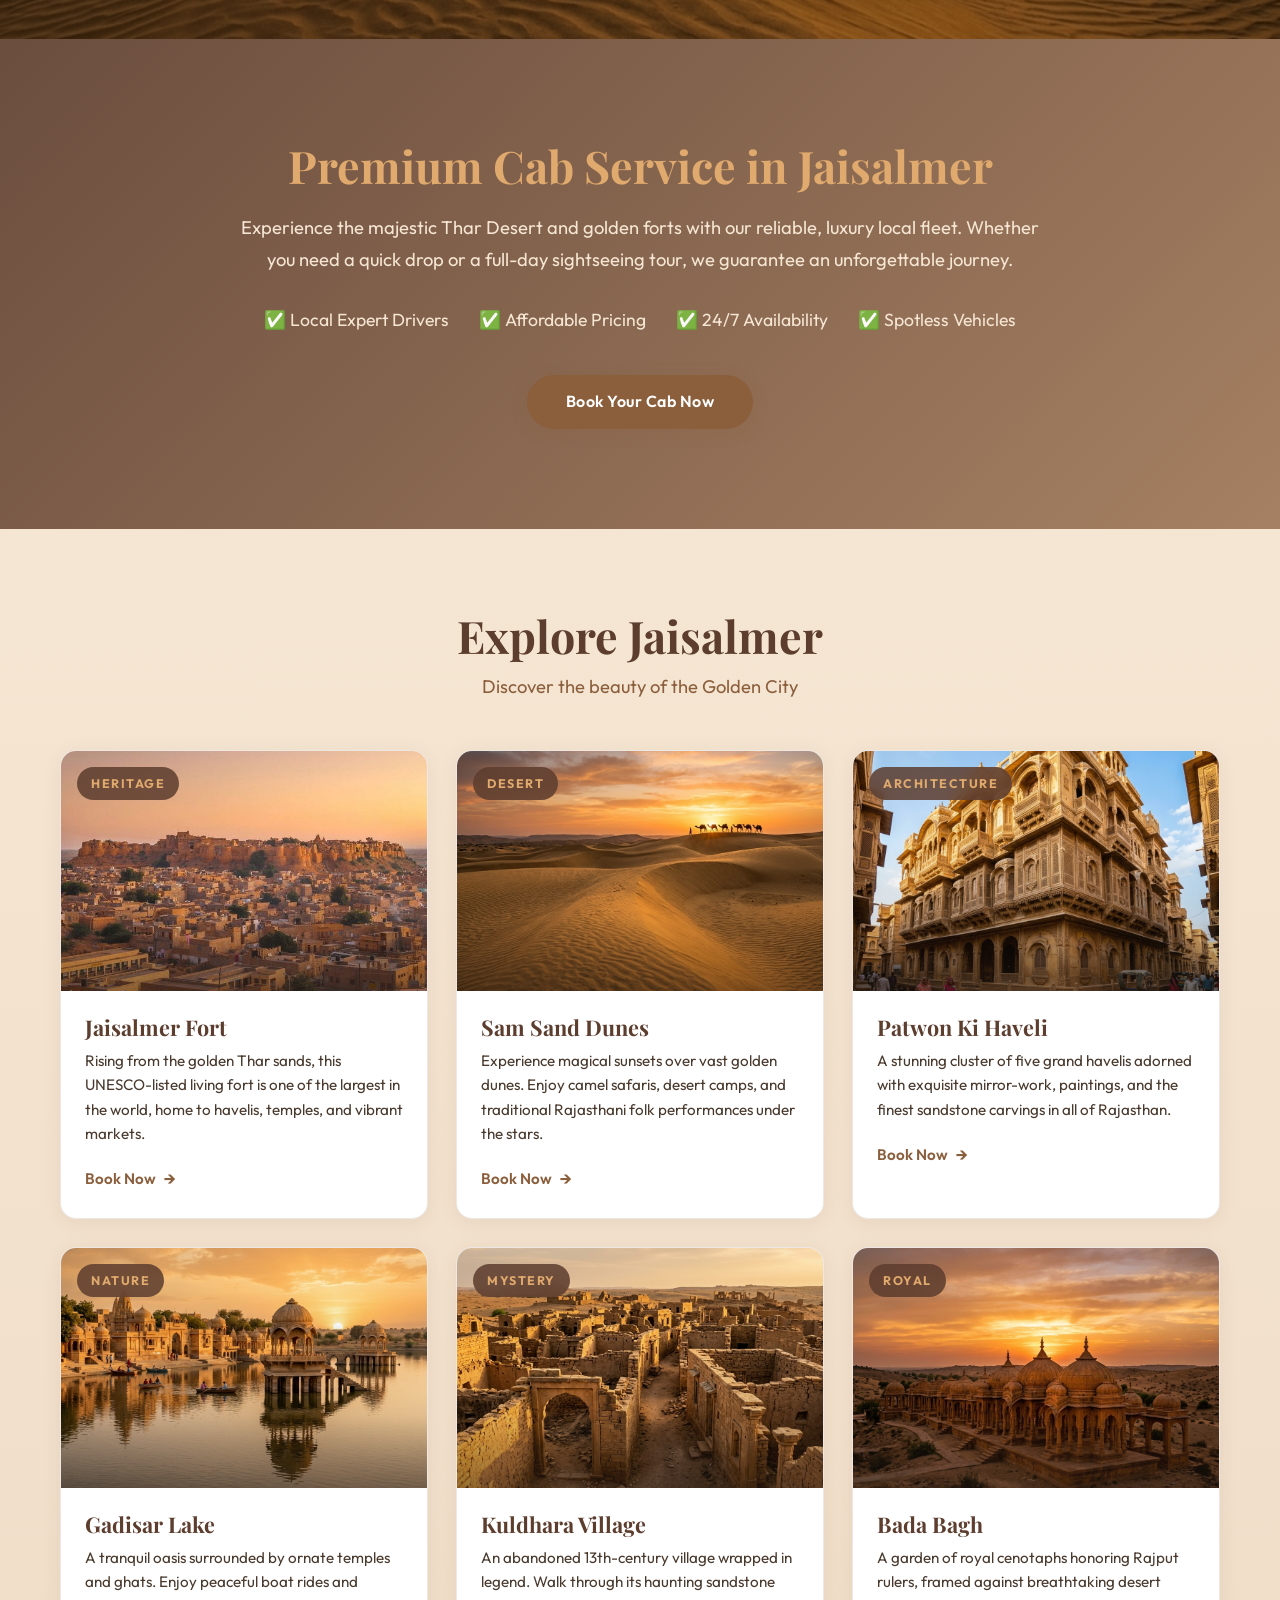
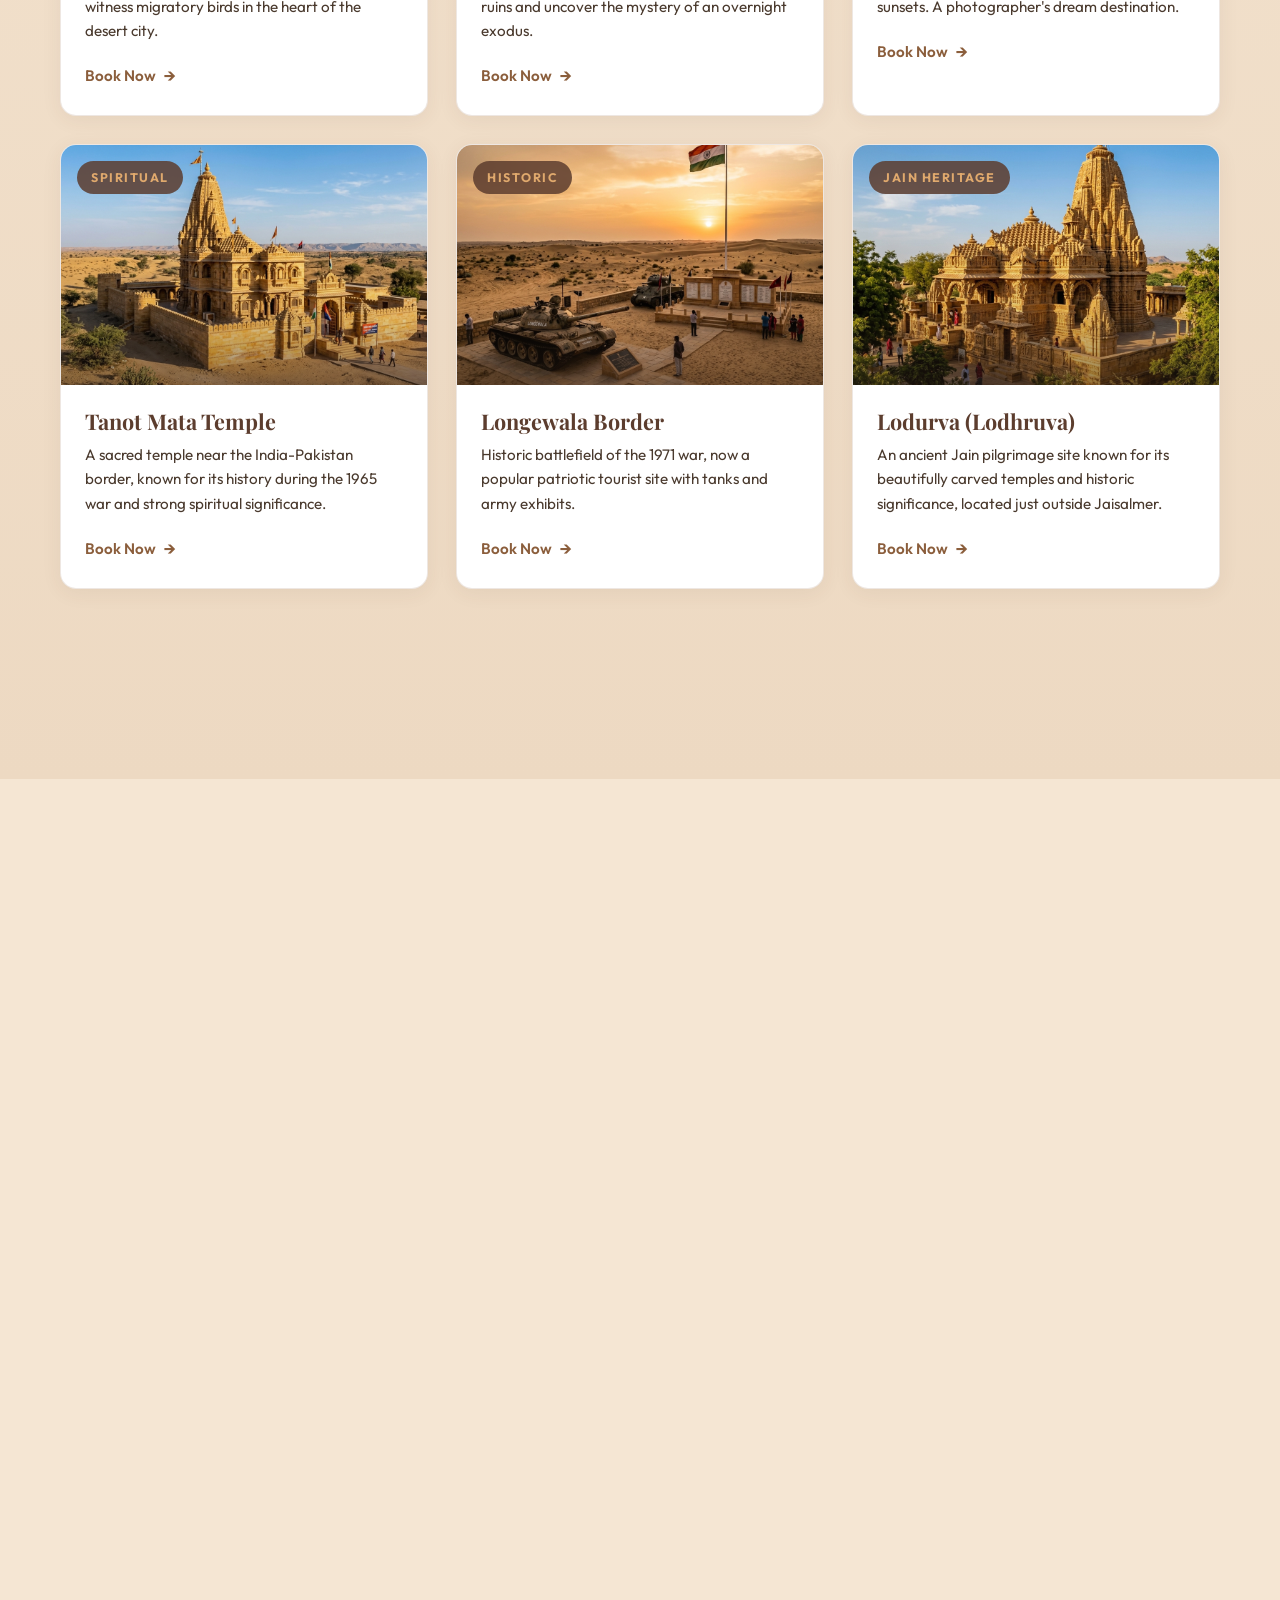
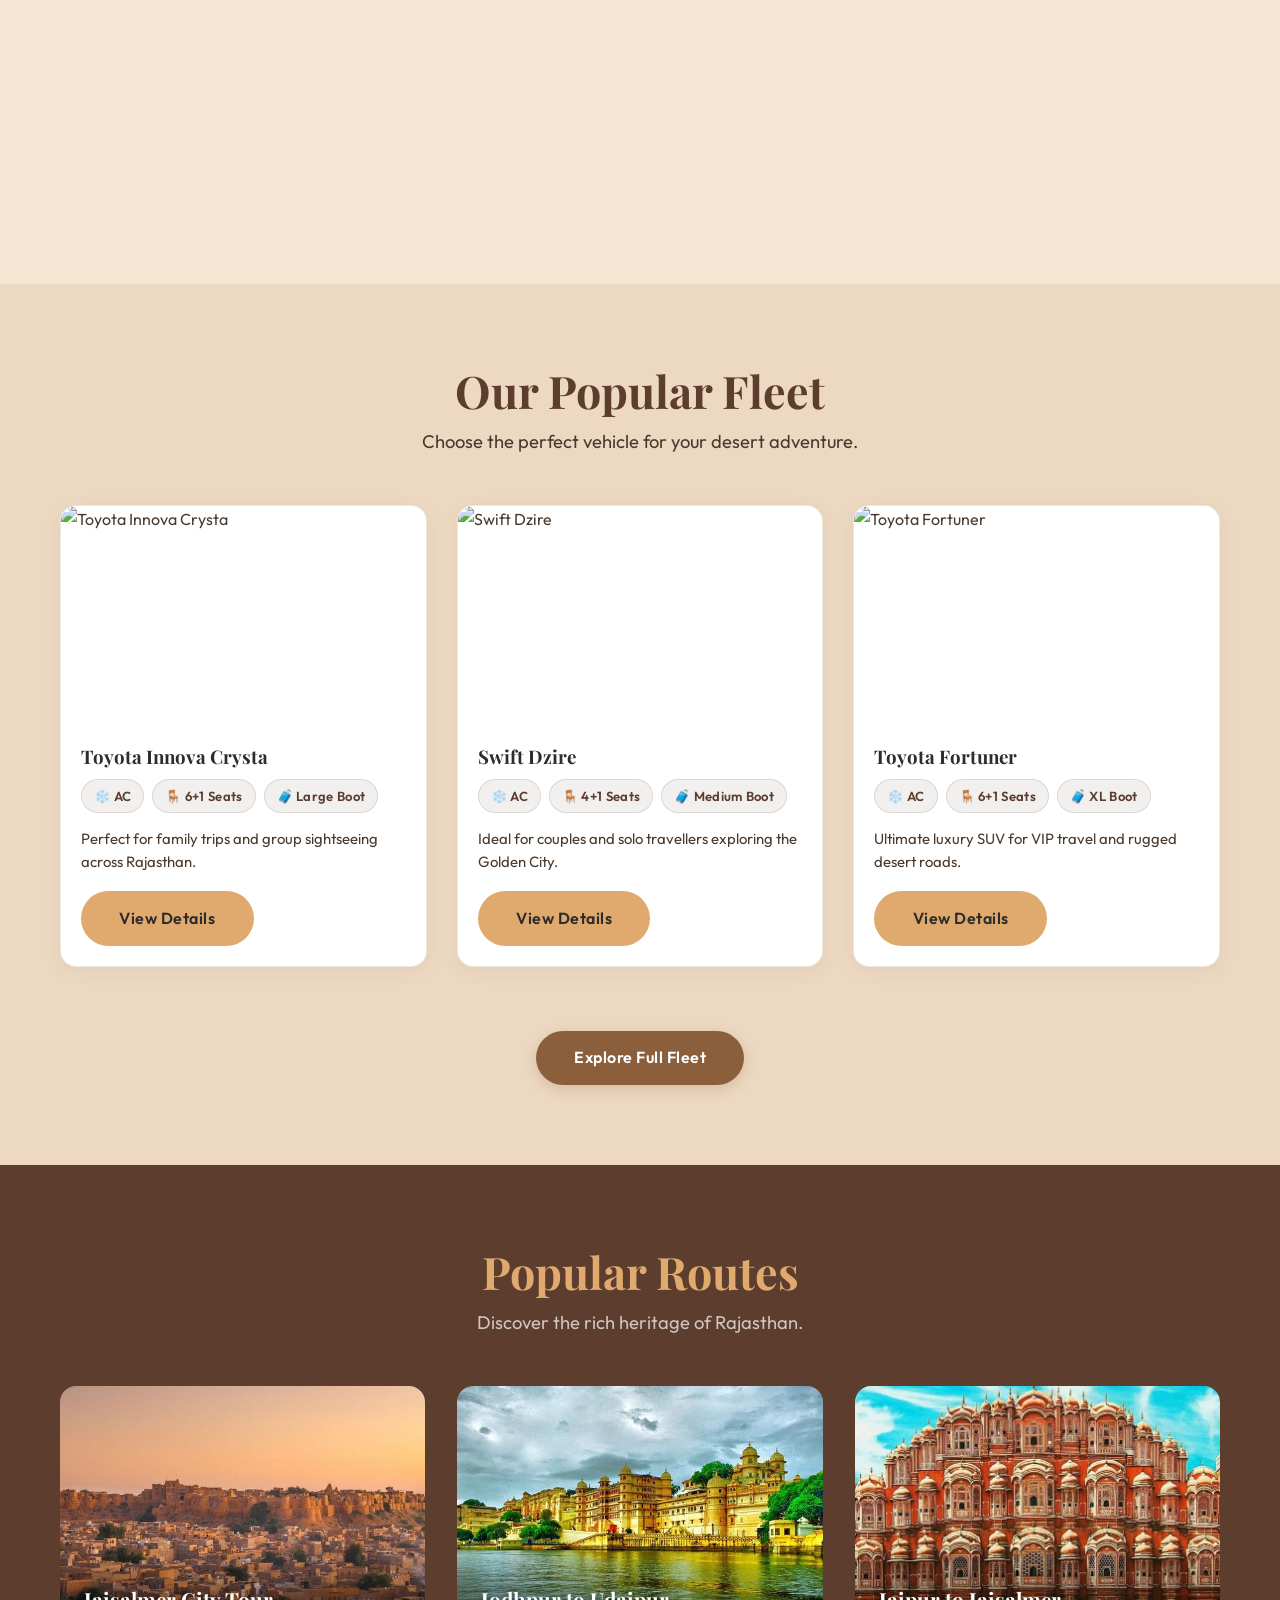
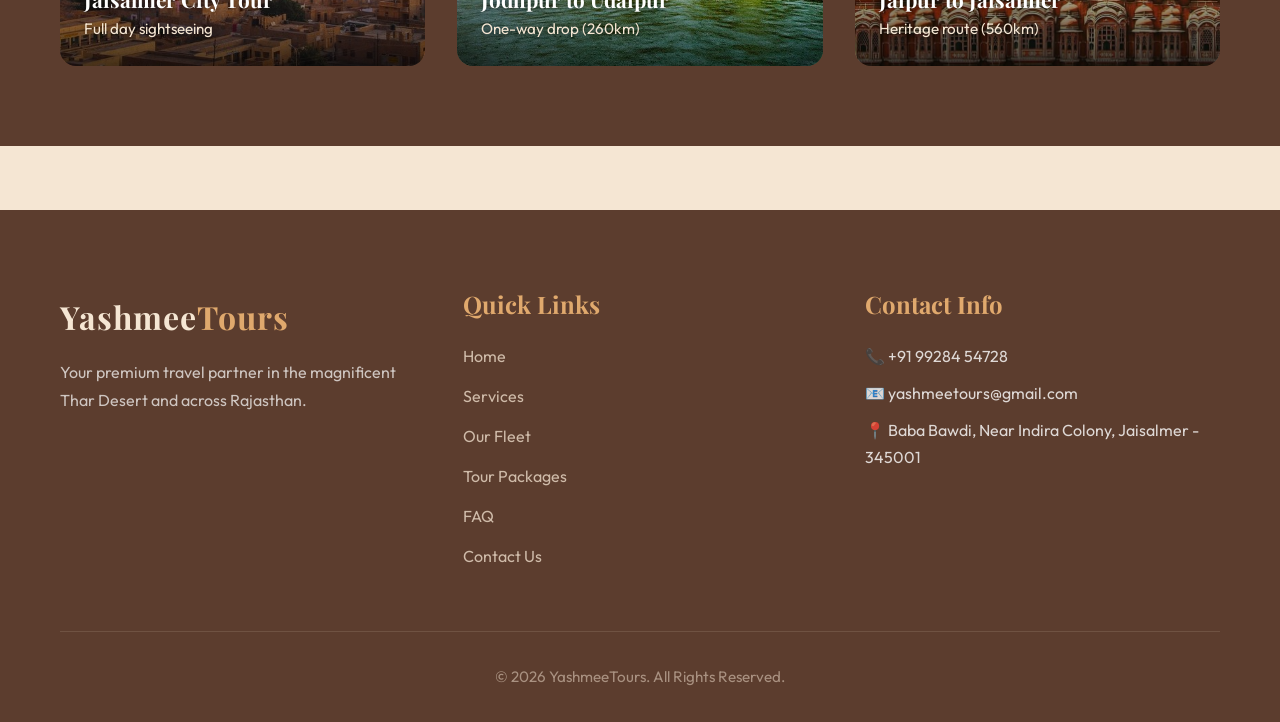
==== commit 4a4ac8b0: "Optimize booking form layout and mobile responsiveness across booking pages" ====
--- a/index.html
+++ b/index.html
@@ -156,14 +156,30 @@
     /* Dynamic form field groups */
     .form-fields-group {
       display: grid;
-      grid-template-columns: repeat(2, 1fr);
-      gap: 1.25rem;
+      grid-template-columns: repeat(2, minmax(0, 1fr));
+      gap: 0.75rem 1.15rem;
       align-items: start;
+    }
+
+    .form-fields-group > * {
+      min-width: 0;
+    }
+
+    .form-fields-group .form-group {
+      margin-bottom: 0;
+    }
+
+    .form-fields-group + .form-fields-group {
+      margin-top: 0.75rem;
     }
 
     @media (max-width: 600px) {
       .form-fields-group {
         grid-template-columns: 1fr;
+        gap: 0.45rem;
+      }
+      .form-fields-group + .form-fields-group {
+        margin-top: 0.45rem;
       }
     }
 
@@ -185,7 +201,7 @@
 
     .form-control-textarea {
       width: 100%;
-      padding: 1rem;
+      padding: 0.48rem 0.75rem;
       border: 1px solid rgba(139, 94, 60, 0.2);
       border-radius: var(--radius-sm);
       background: white;
@@ -194,7 +210,7 @@
       transition: var(--transition-smooth);
       font-size: 1rem;
       resize: vertical;
-      min-height: 80px;
+      min-height: 58px;
     }
 
     .form-control-textarea:focus {
@@ -656,7 +672,7 @@
                   <option value="11:00">11:00</option>
                   <option value="11:30">11:30</option>
                 </select>
-                <select id="ampm" class="form-control" required style="flex: 0 0 90px;">
+                <select id="ampm" class="form-control" required>
                   <option value="AM">AM</option>
                   <option value="PM">PM</option>
                 </select>
@@ -686,7 +702,7 @@
           </div>
 
           <!-- ===== SUBMIT ===== -->
-          <div class="form-fields-group visible" id="submit-group" style="margin-top: 1.25rem;">
+          <div class="form-fields-group visible" id="submit-group">
             <div class="form-group form-group-full">
               <button type="submit" id="booking-btn" class="btn btn-primary">
                 Book Taxi via WhatsApp
--- a/css/components.css
+++ b/css/components.css
@@ -264,58 +264,110 @@
 }
 
 /* Tighter field spacing */
+.booking-card .form-fields-group {
+  display: grid;
+  grid-template-columns: repeat(2, minmax(0, 1fr));
+  gap: 0.75rem 1.15rem;
+  align-items: start;
+}
+
+.booking-card .form-fields-group > * {
+  min-width: 0;
+}
+
+/* Prevent double-spacing inside grid */
+.booking-card .form-fields-group .form-group {
+  margin-bottom: 0;
+}
+
+.booking-card .form-fields-group + .form-fields-group {
+  margin-top: 0.75rem;
+}
+
 .booking-card .form-group {
-  margin-bottom: 0.95rem; 
+  margin-bottom: 0.75rem; 
+  min-width: 0;
 }
 
 /* Smaller label font */
 .booking-card label {
-  font-size: 0.85rem;
+  font-size: 0.82rem;
   font-weight: 600;
   color: white;
-  margin-bottom: 0.3rem;
+  margin-bottom: 0.22rem;
   display: block;
 }
 
-/* Reduced input sizes */
+/* Compact input sizes */
 .booking-card .form-control {
   width: 100%;
-  padding: 0.7rem 0.9rem;
+  max-width: 100%;
+  min-width: 0;
+  box-sizing: border-box;
+  padding: 0.48rem 0.75rem;
+  height: 40px;
+  line-height: 1.3;
   border: 1px solid rgba(139, 94, 60, 0.25);
   border-radius: var(--radius-sm);
   background: rgba(255, 255, 255, 0.9);
   font-family: inherit;
   color: var(--c-text-dark);
-  font-size: 0.95rem;
-  transition: var(--transition-smooth);
+  font-size: 1rem; /* 1rem prevents auto-zoom on iOS */
+  transition: var(--transition-smooth);
+}
+
+.booking-card select.form-control {
+  height: 40px;
+  padding: 0.48rem 0.75rem;
+}
+
+/* Apple iOS/iPadOS Safari date input fix to prevent column overflow/overlapping */
+.booking-card input[type="date"],
+input[type="date"].form-control {
+  -webkit-appearance: none;
+  -moz-appearance: none;
+  appearance: none;
+  width: 100%;
+  max-width: 100%;
+  min-width: 0;
+  box-sizing: border-box;
+  display: block;
+  height: 40px;
+  padding: 0.48rem 0.75rem;
+}
+
+.booking-card input[type="date"]::-webkit-date-and-time-value {
+  text-align: left;
+  min-height: 1.2em;
 }
 
 .booking-card .form-control-textarea {
-  min-height: 65px;
-  padding: 0.7rem 0.9rem;
+  min-height: 58px;
+  padding: 0.48rem 0.75rem;
   width: 100%;
+  max-width: 100%;
+  box-sizing: border-box;
   border: 1px solid rgba(139, 94, 60, 0.25);
   border-radius: var(--radius-sm);
   background: rgba(255, 255, 255, 0.9);
   font-family: inherit;
   color: var(--c-text-dark);
+  font-size: 1rem;
+  resize: vertical;
+}
+
+/* Reduced button size */
+.booking-card .btn {
+  height: auto;
   font-size: 0.95rem;
-  resize: vertical;
-}
-
-/* Reduced button size */
-/* Reduced button size for mobile fix */
-.booking-card .btn {
-  height: auto; /* Let padding define height (approx 40px) */
-  font-size: 0.95rem; /* Slightly reduced */
   width: 100%;
-  padding: 12px 20px;
+  padding: 11px 18px;
   display: flex;
   align-items: center;
   justify-content: center;
-  margin-top: 16px; /* Spacing between last field and button */
-  margin-bottom: 20px; /* User requested 20px */
-  white-space: nowrap; /* Prevent weird line breaks as requested */
+  margin-top: 10px;
+  margin-bottom: 12px;
+  white-space: nowrap;
   overflow: hidden;
   text-overflow: ellipsis;
 }
@@ -331,12 +383,95 @@
 /* Time Picker Group */
 .time-picker-group {
   display: flex;
-  gap: 10px;
-}
-
+  gap: 8px;
+  align-items: center;
+  width: 100%;
+  max-width: 100%;
+  min-width: 0;
+}
+
+.time-picker-group #time {
+  flex: 1 1 0%;
+  min-width: 0;
+  max-width: 100%;
+}
+
+.time-picker-group #ampm {
+  flex: 0 0 75px;
+  width: 75px;
+  min-width: 0;
+}
+
+/* ===== MOBILE COMPACT OPTIMIZATION ===== */
 @media (max-width: 600px) {
-  .time-picker-group {
-    flex-direction: column;
+  .booking-card {
+    padding: 1.15rem 0.95rem;
+    border-radius: var(--radius-md);
+  }
+
+  .booking-card h3 {
+    font-size: 1.35rem;
+    margin-bottom: 0.65rem !important;
+  }
+
+  /* Compact grid & spacing on mobile */
+  .booking-card .form-fields-group {
+    grid-template-columns: 1fr;
+    gap: 0.45rem;
+  }
+
+  .booking-card .form-fields-group + .form-fields-group {
+    margin-top: 0.45rem;
+  }
+
+  .booking-card .form-group {
+    margin-bottom: 0.45rem;
+  }
+
+  .booking-card .form-fields-group .form-group {
+    margin-bottom: 0;
+  }
+
+  .booking-card label {
+    font-size: 0.78rem;
+    margin-bottom: 0.15rem;
+  }
+
+  /* Smaller, sleek input boxes */
+  .booking-card .form-control,
+  .booking-card select.form-control,
+  .booking-card input[type="date"],
+  .booking-card input[type="date"].form-control {
+    padding: 0.4rem 0.65rem;
+    height: 36px;
+    font-size: 1rem; /* Prevents auto-zoom in iOS Safari */
+    border-radius: 6px;
+  }
+
+  .booking-card .form-control-textarea {
+    min-height: 50px;
+    padding: 0.4rem 0.65rem;
+    font-size: 1rem;
+  }
+
+  .booking-card .time-picker-group {
+    gap: 6px;
+  }
+
+  .booking-card .time-picker-group #ampm {
+    flex: 0 0 70px;
+    width: 70px;
+  }
+
+  .booking-card #submit-group {
+    margin-top: 0.55rem !important;
+  }
+
+  .booking-card .btn {
+    padding: 9px 14px;
+    font-size: 0.9rem;
+    margin-top: 6px;
+    margin-bottom: 4px;
   }
 }
 
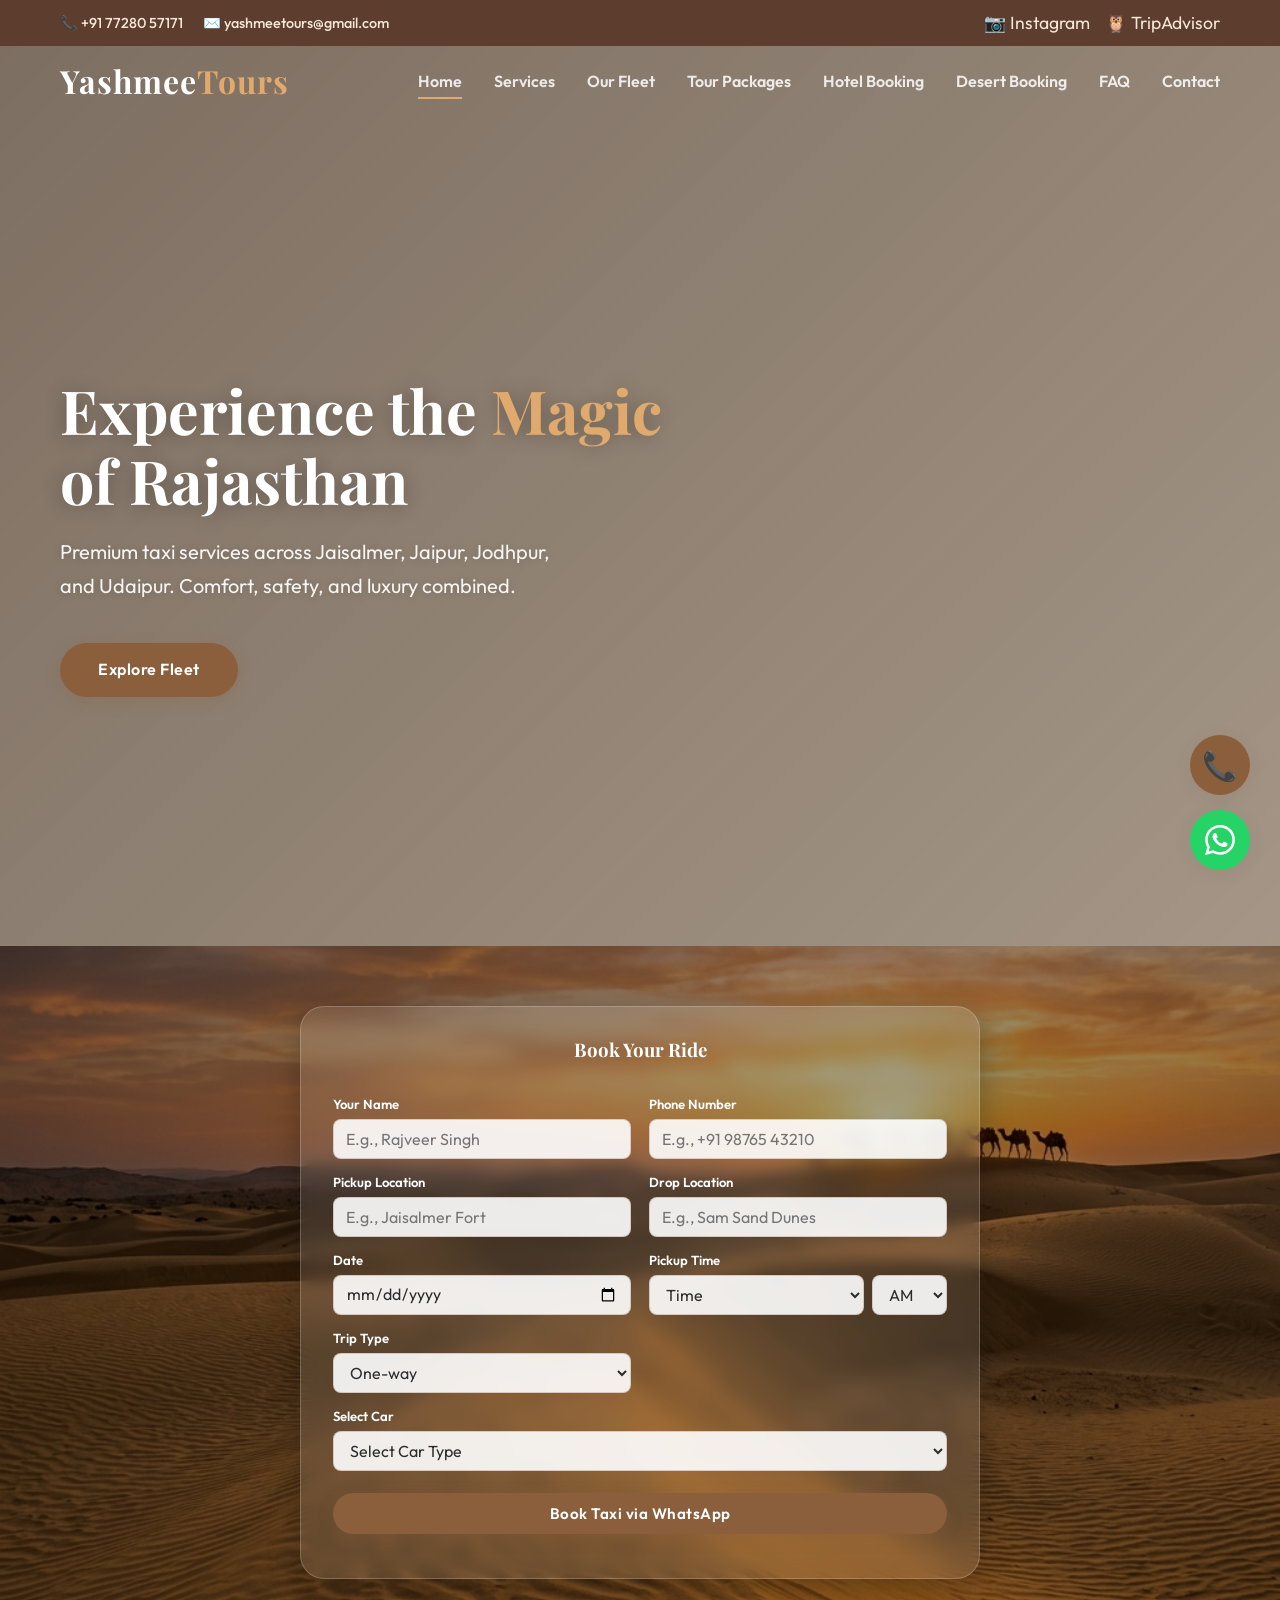
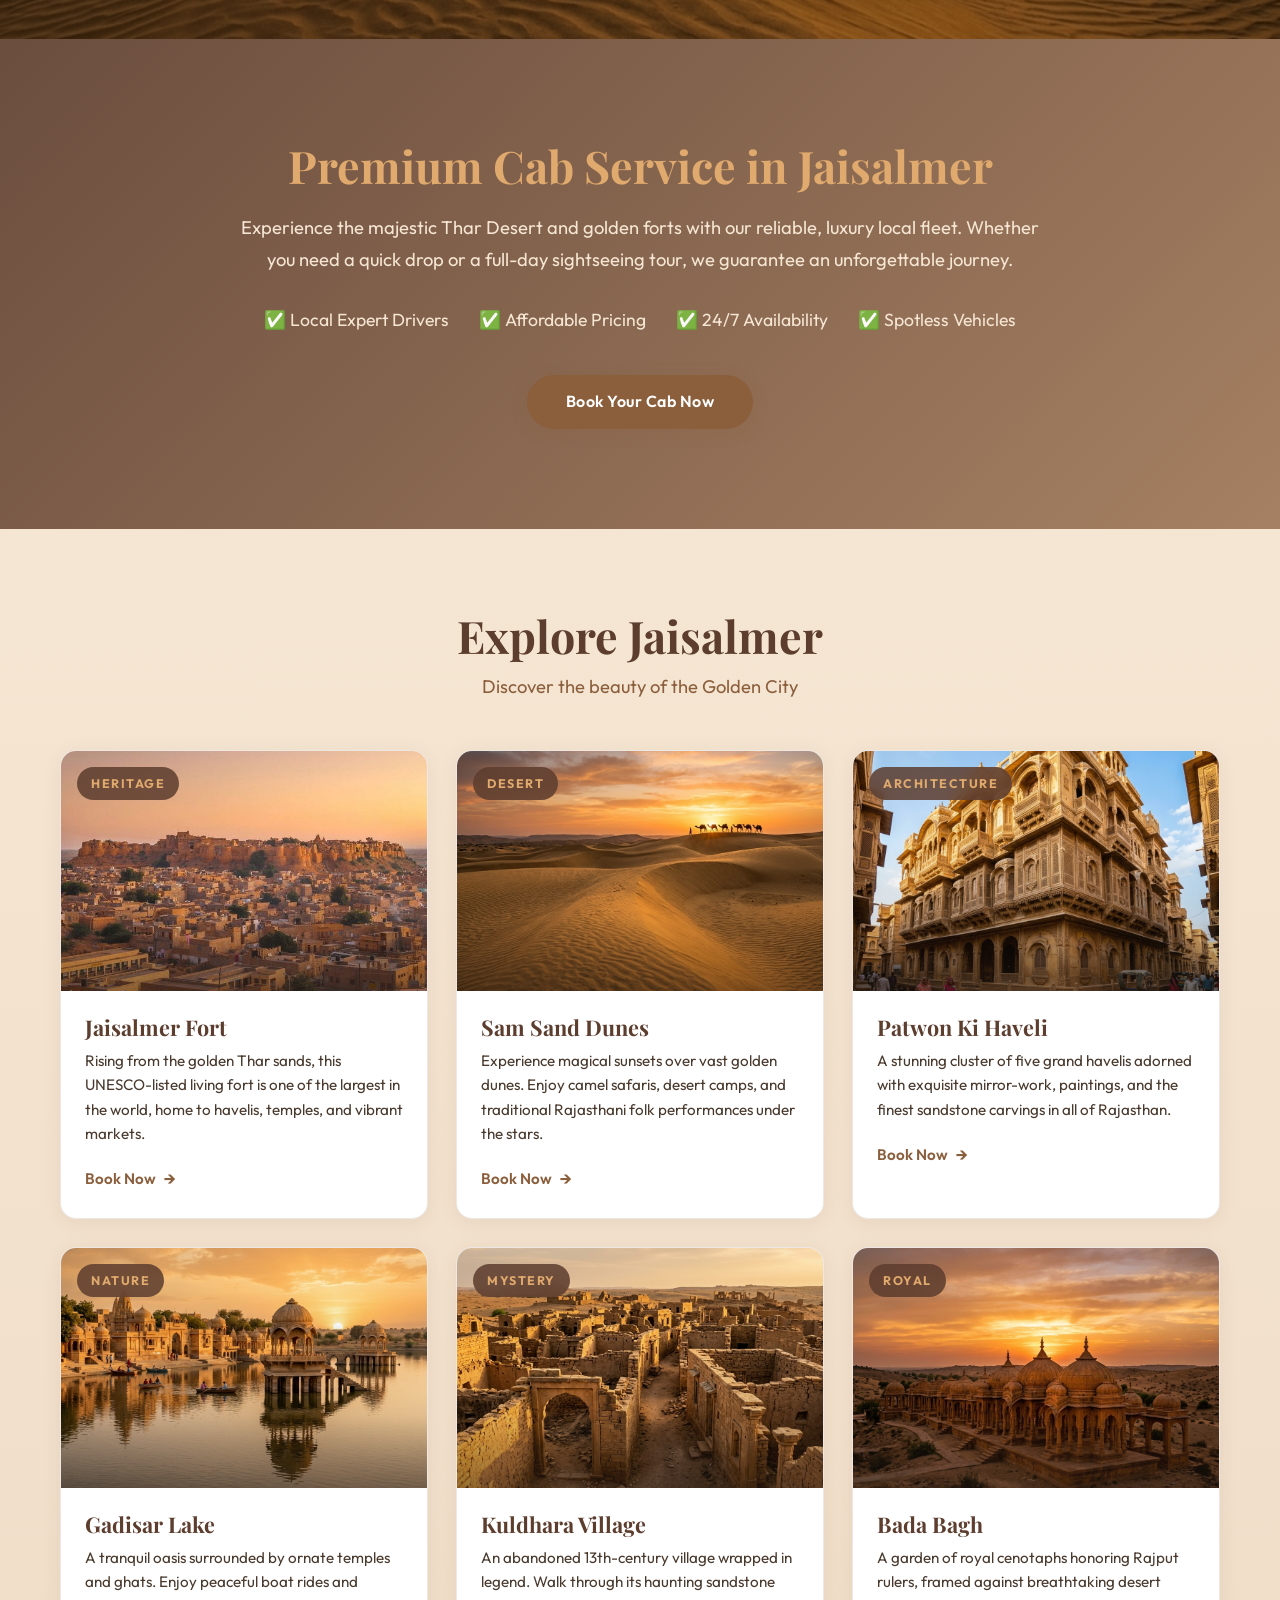
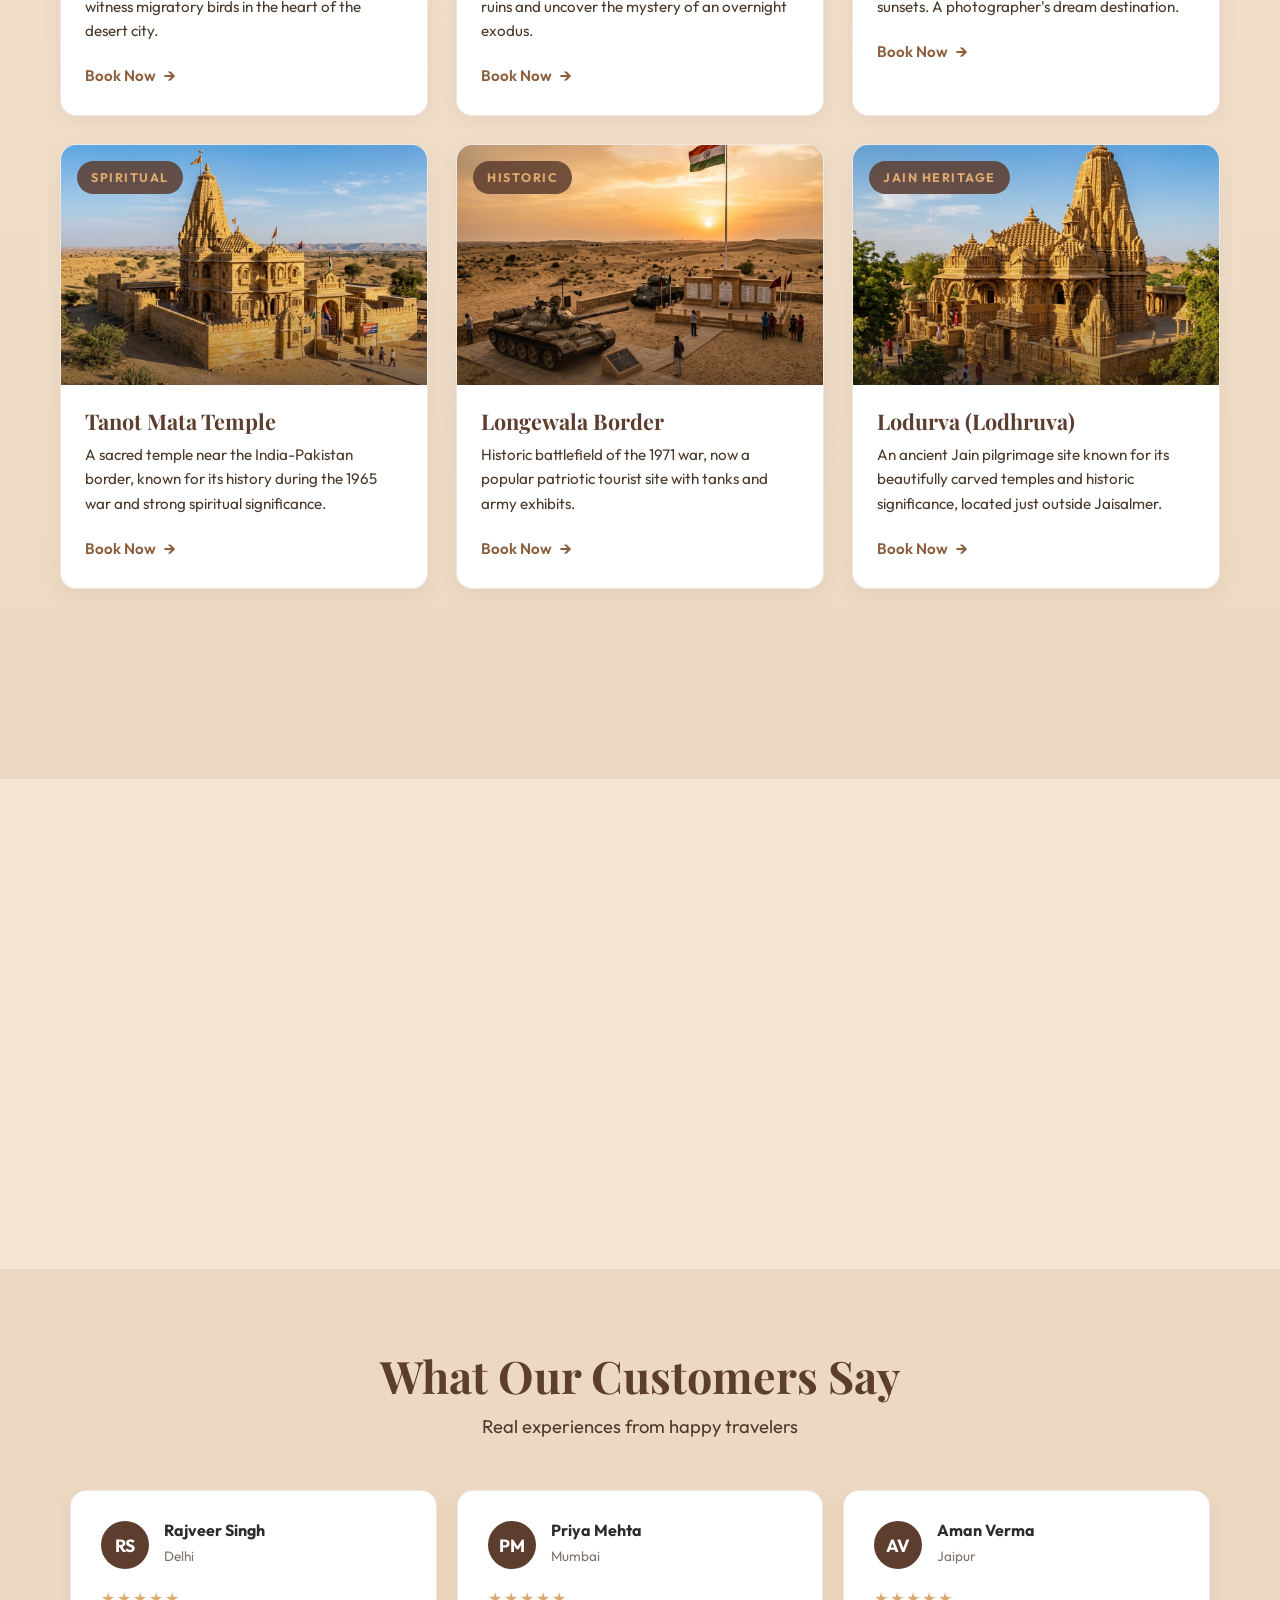
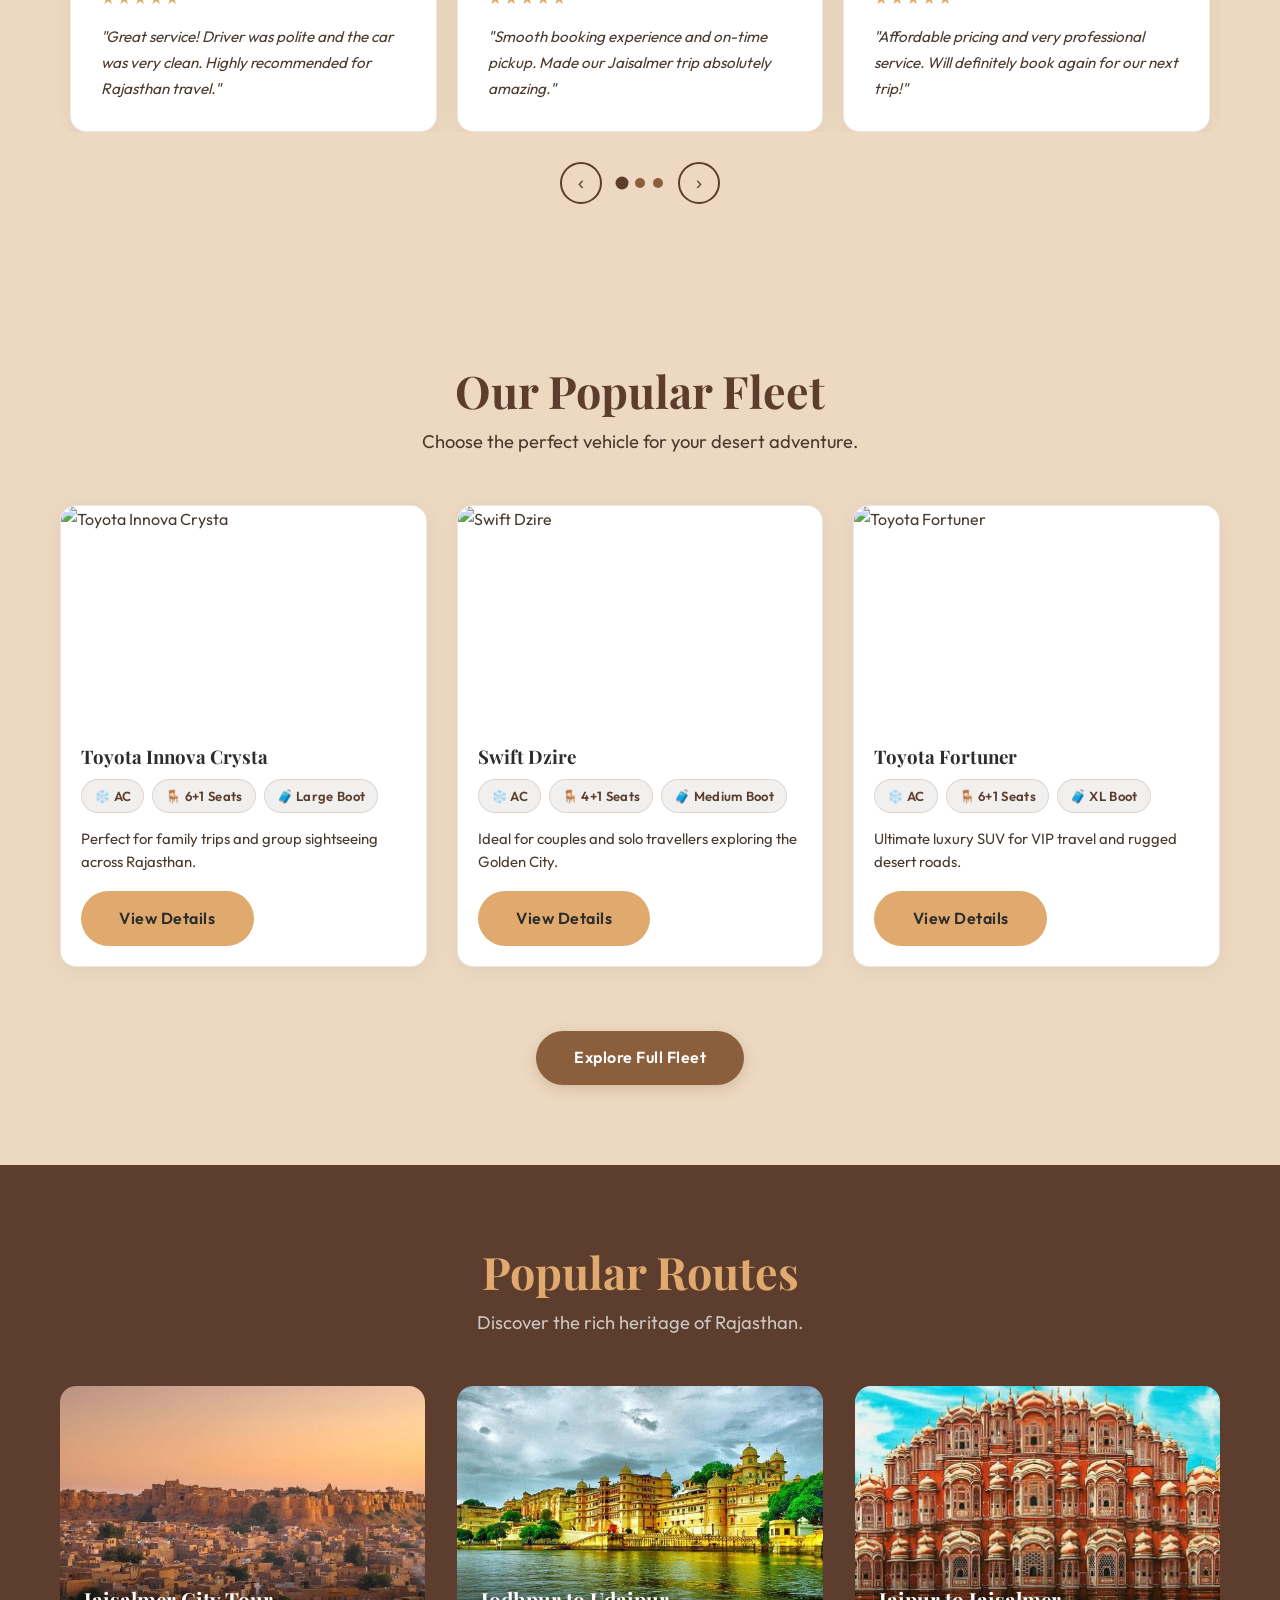
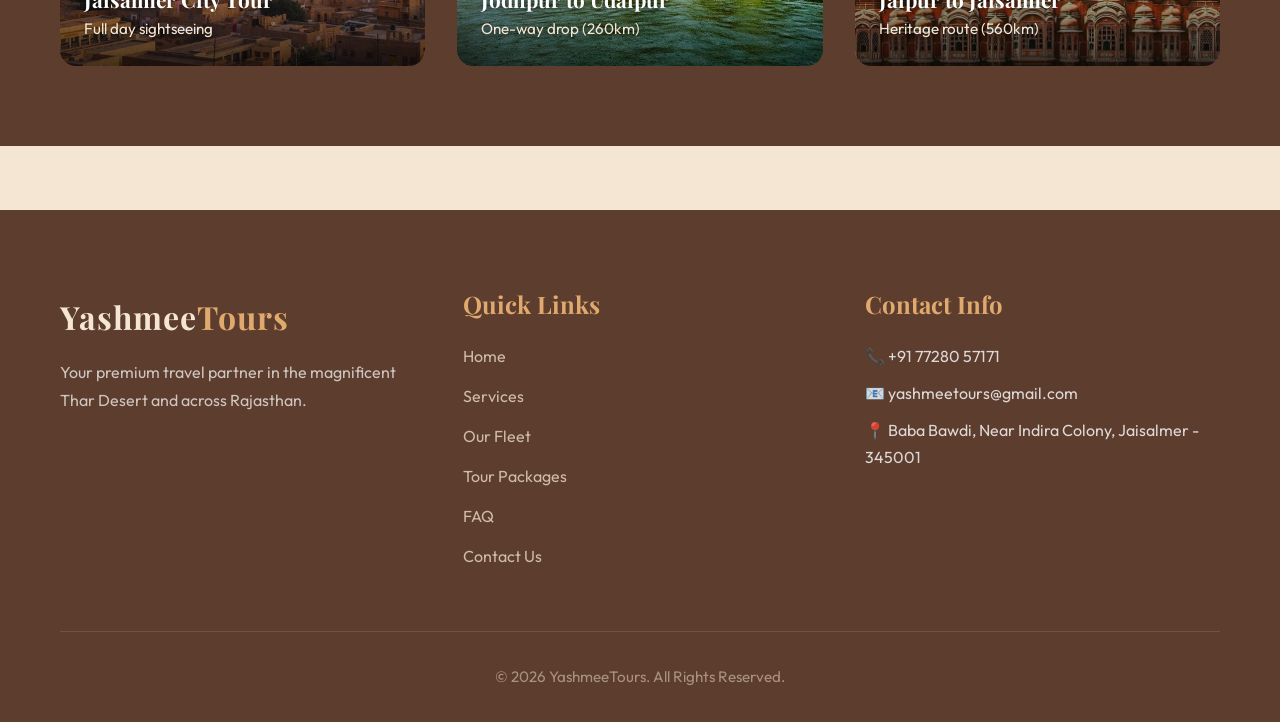
==== commit d415a63b: "Update contact numbers: WhatsApp to 9928454728 and Calling to 7728057171" ====
--- a/index.html
+++ b/index.html
@@ -562,7 +562,7 @@
   <div class="topbar delay-100">
     <div class="container">
       <div class="topbar-left">
-        <a href="tel:+919928454728">📞 +91 99284 54728</a>
+        <a href="tel:+917728057171">📞 +91 77280 57171</a>
         <a href="https://mail.google.com/mail/?view=cm&fs=1&to=yashmeetours@gmail.com&su=Booking%20Inquiry&body=Hello%2C%20I%20want%20to%20inquire%20about%20your%20services."
           target="_blank" rel="noopener noreferrer">✉️ yashmeetours@gmail.com</a>
       </div>
@@ -624,7 +624,7 @@
             </div>
             <div class="form-group">
               <label for="phone">Phone Number</label>
-              <input type="tel" id="phone" class="form-control" placeholder="E.g., 99284 54728" required>
+              <input type="tel" id="phone" class="form-control" placeholder="E.g., +91 98765 43210" required>
             </div>
           </div>
 
@@ -1154,7 +1154,7 @@
         <div class="footer-col">
           <h4>Contact Info</h4>
           <ul class="footer-links" style="color: rgba(255,255,255,0.8);">
-            <li style="margin-bottom: 10px;">📞 +91 99284 54728</li>
+            <li style="margin-bottom: 10px;">📞 +91 77280 57171</li>
             <li style="margin-bottom: 10px;">📧 <a
                 href="https://mail.google.com/mail/?view=cm&fs=1&to=yashmeetours@gmail.com&su=Booking%20Inquiry&body=Hello%2C%20I%20want%20to%20inquire%20about%20your%20services."
                 target="_blank" rel="noopener noreferrer"
@@ -1171,9 +1171,9 @@
 
   <!-- FLOATING ACTIONS -->
   <div class="floating-actions">
-    <a href="tel:+919928454728" class="fab fab-call" title="Call Us">📞</a>
+    <a href="tel:+917728057171" class="fab fab-call" title="Call Us">📞</a>
     <!-- Default message predefined -->
-    <a href="https://wa.me/917728057171?text=Hello%20YashmeeTours!%20I%20am%20looking%20for%20a%20taxi." target="_blank"
+    <a href="https://wa.me/919928454728?text=Hello%20YashmeeTours!%20I%20am%20looking%20for%20a%20taxi." target="_blank"
       class="fab fab-whatsapp" title="WhatsApp Us">
       <svg width="30" height="30" viewBox="0 0 24 24" fill="white" xmlns="http://www.w3.org/2000/svg">
         <path
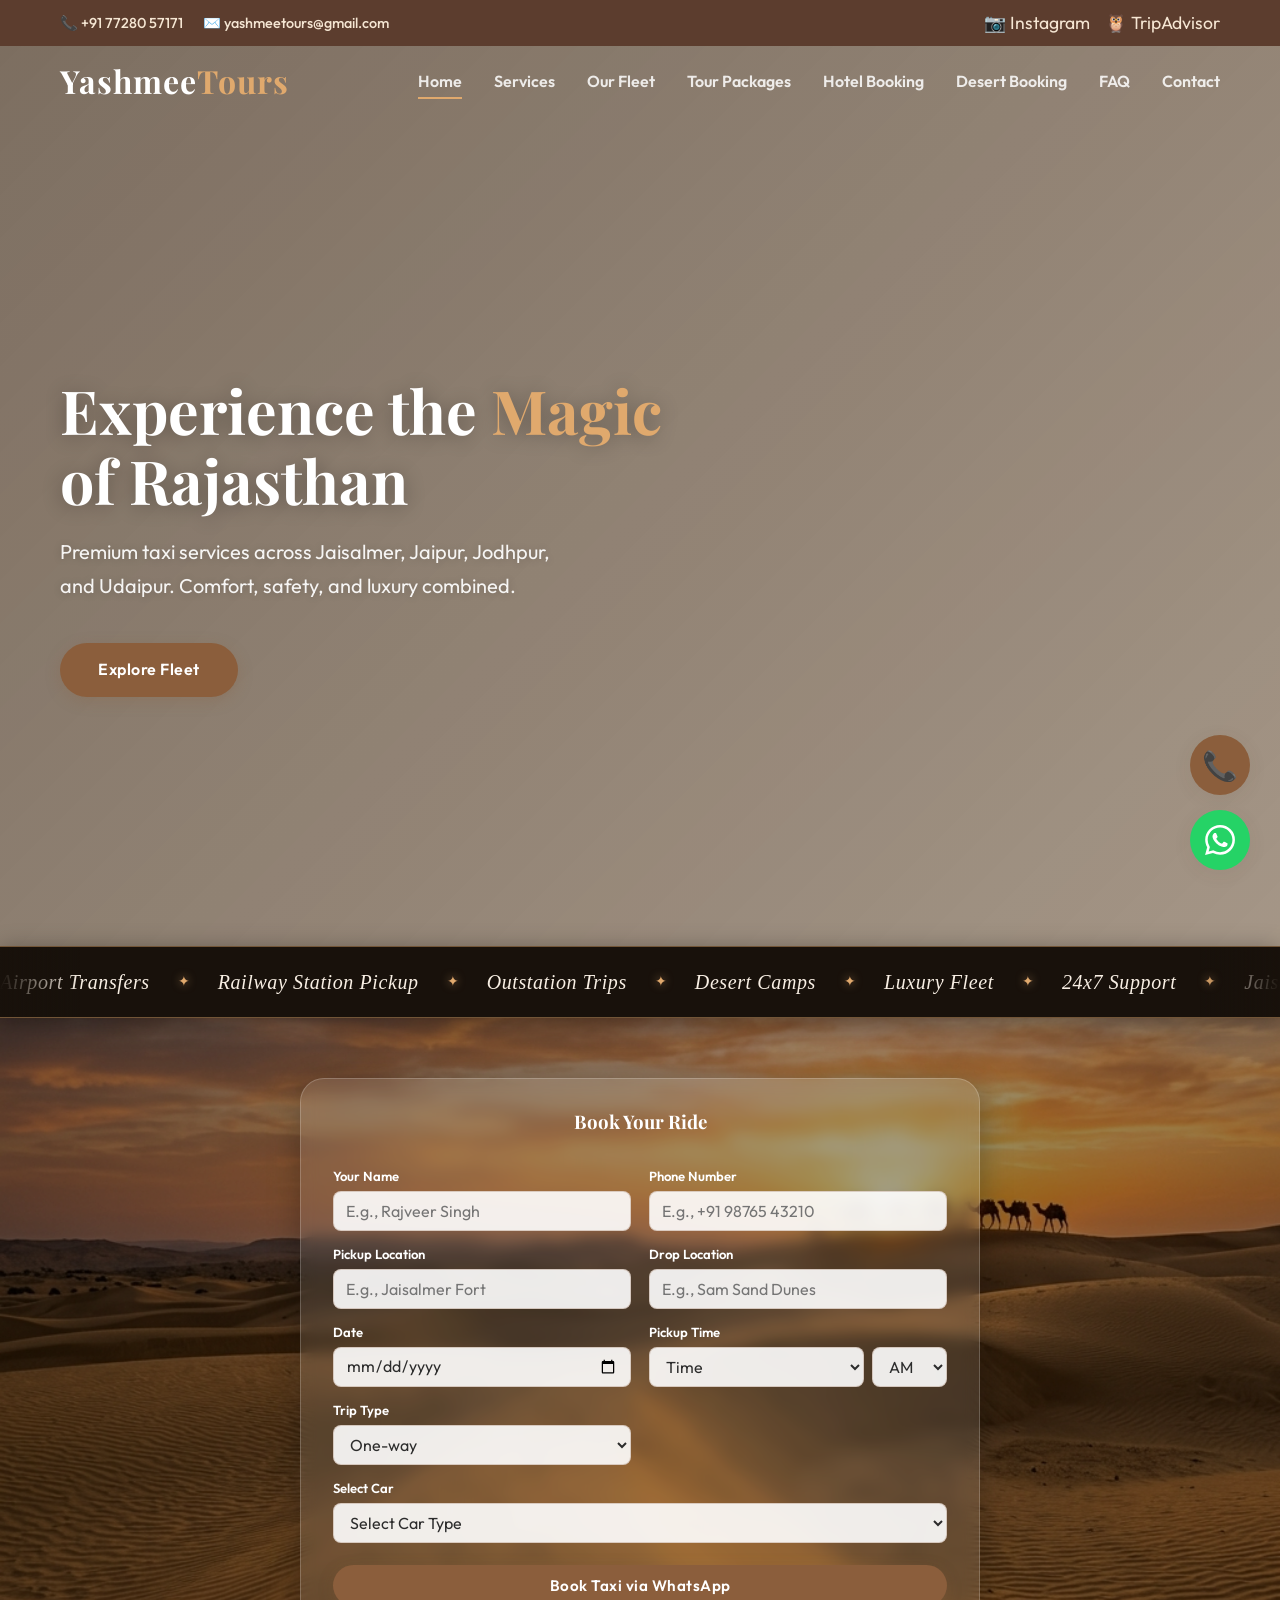
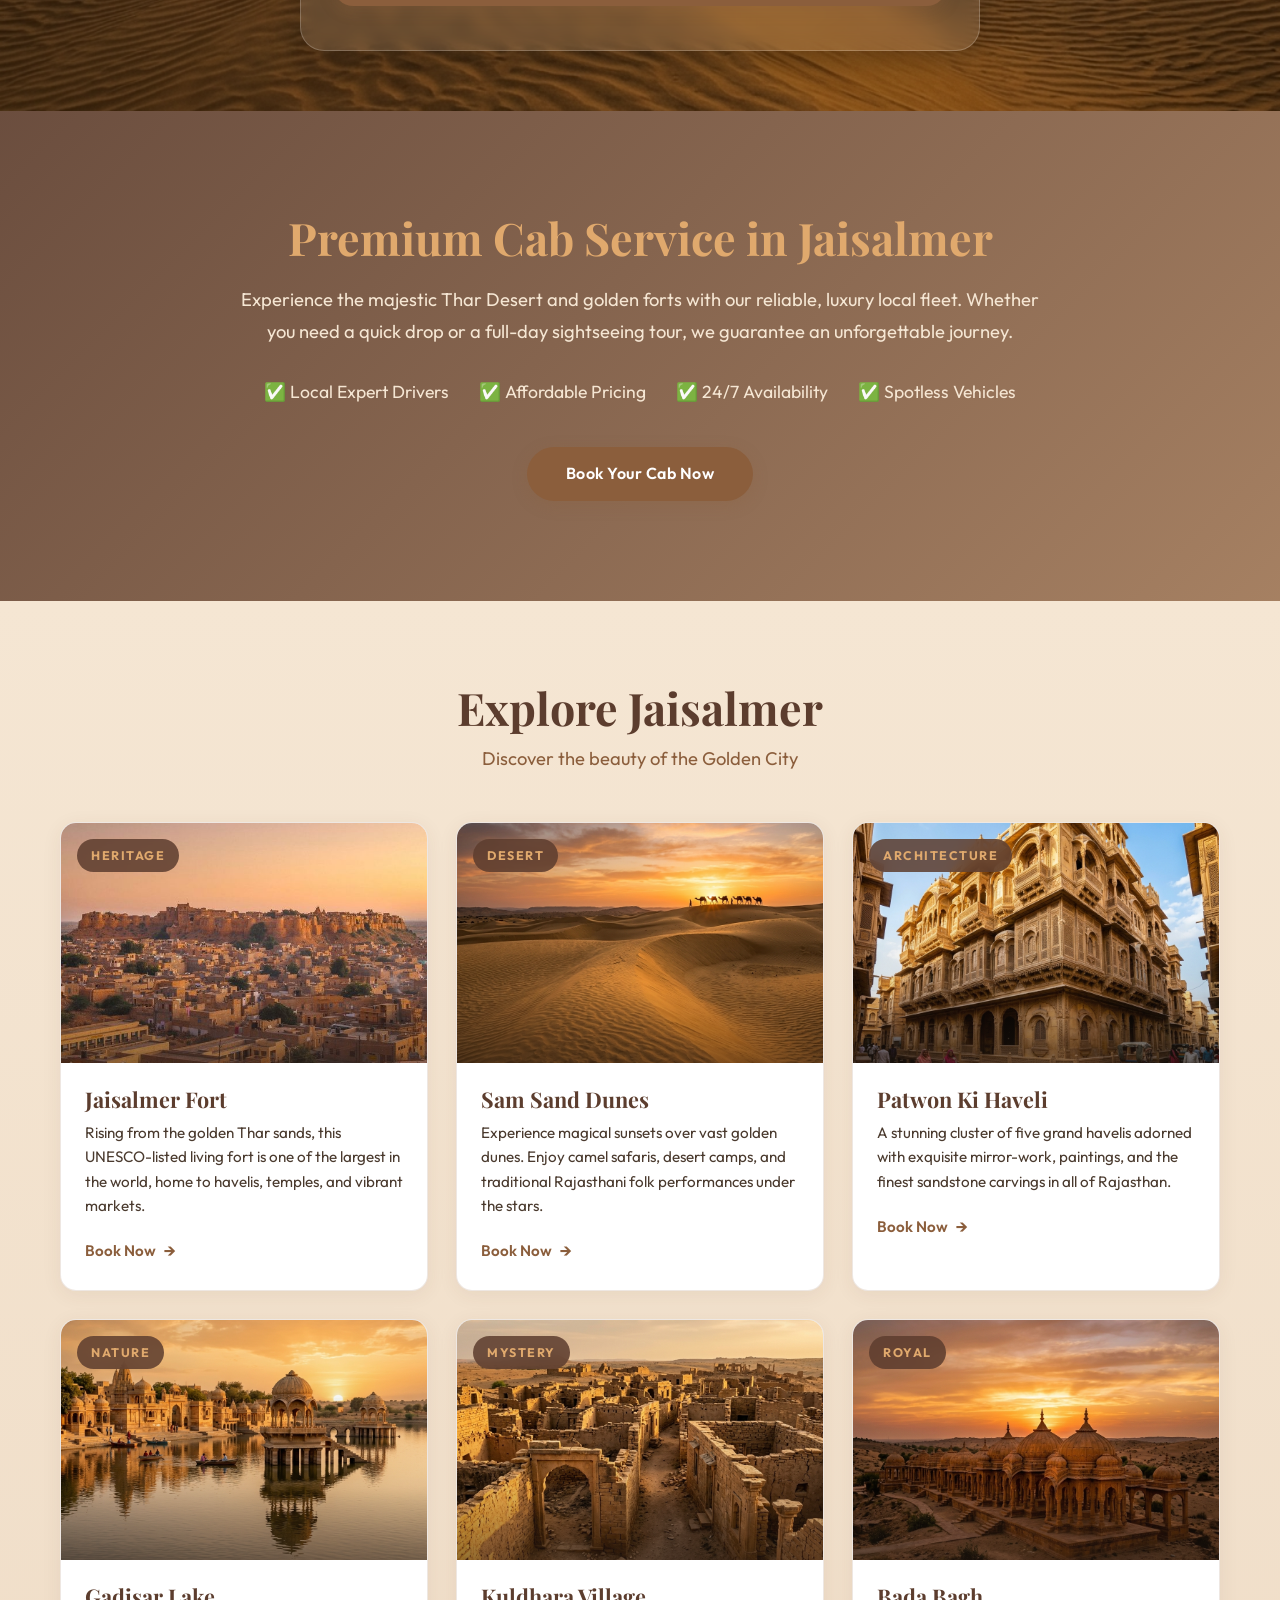
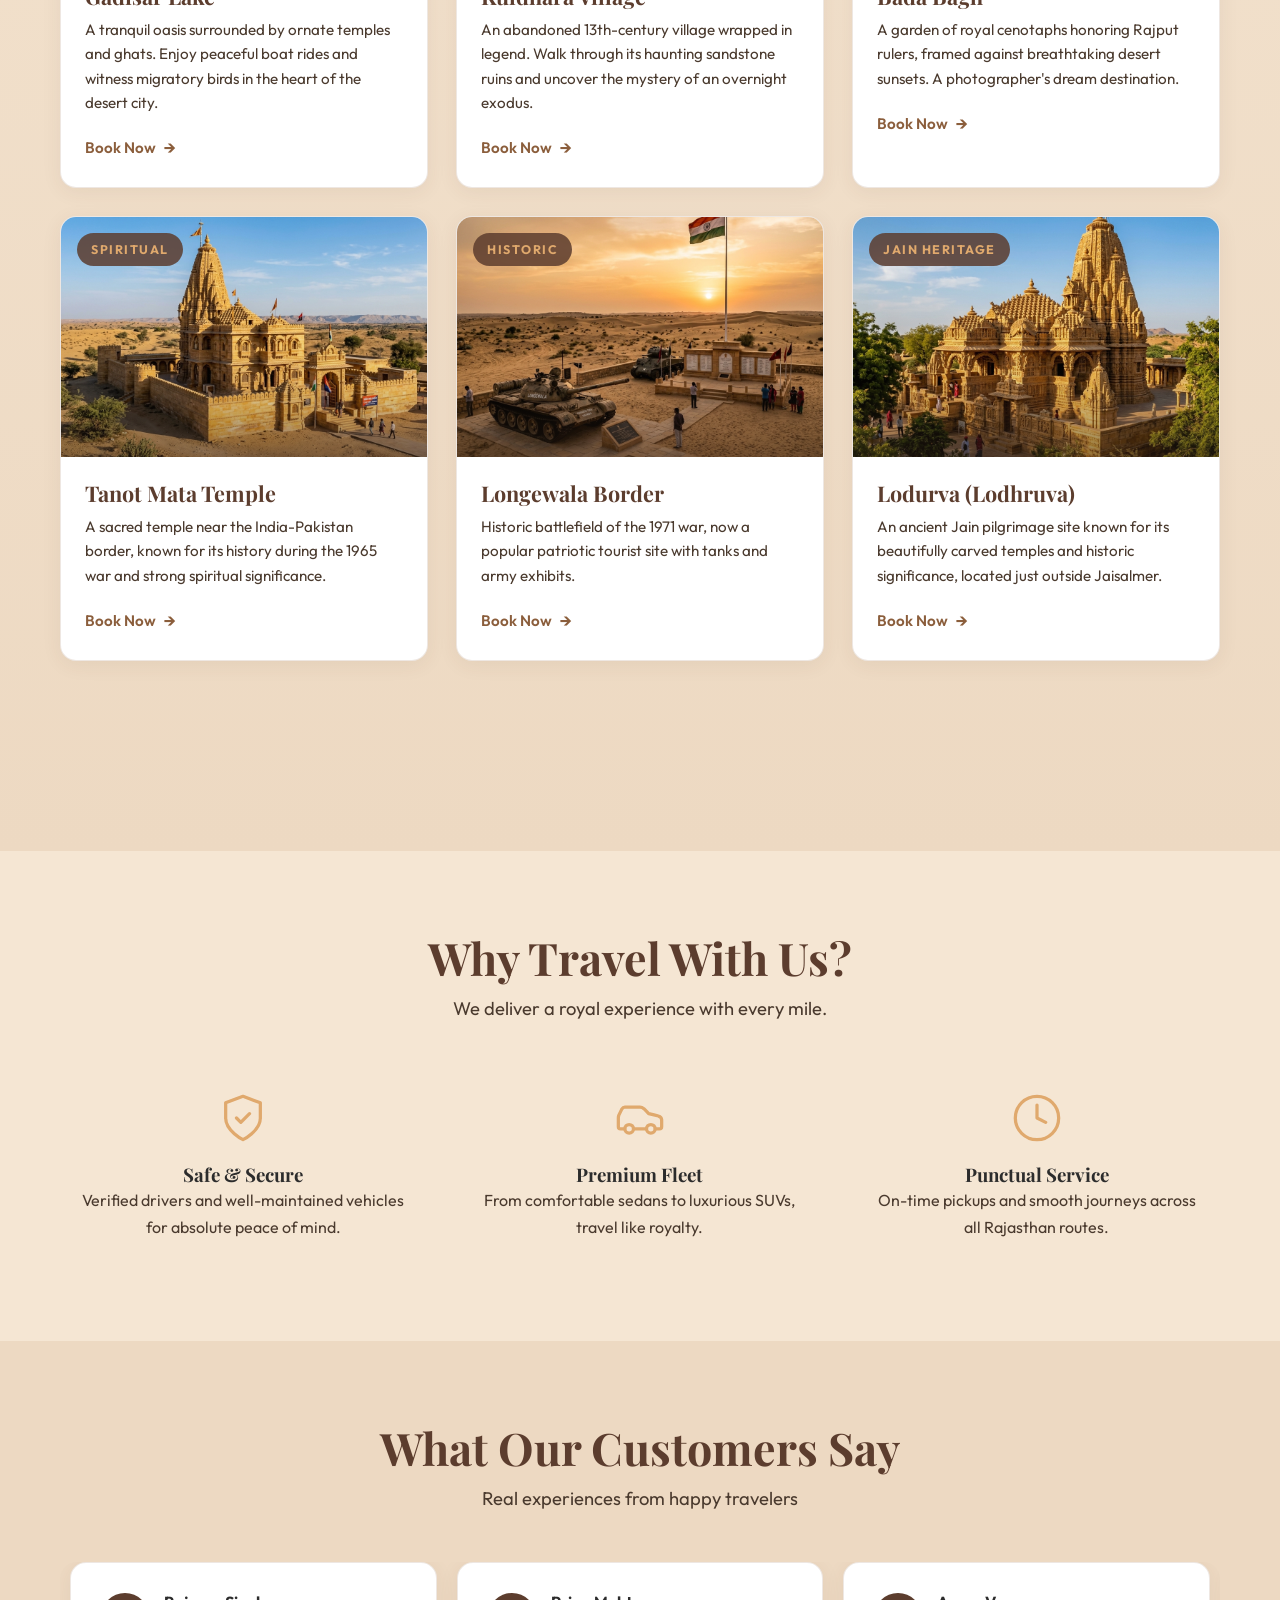
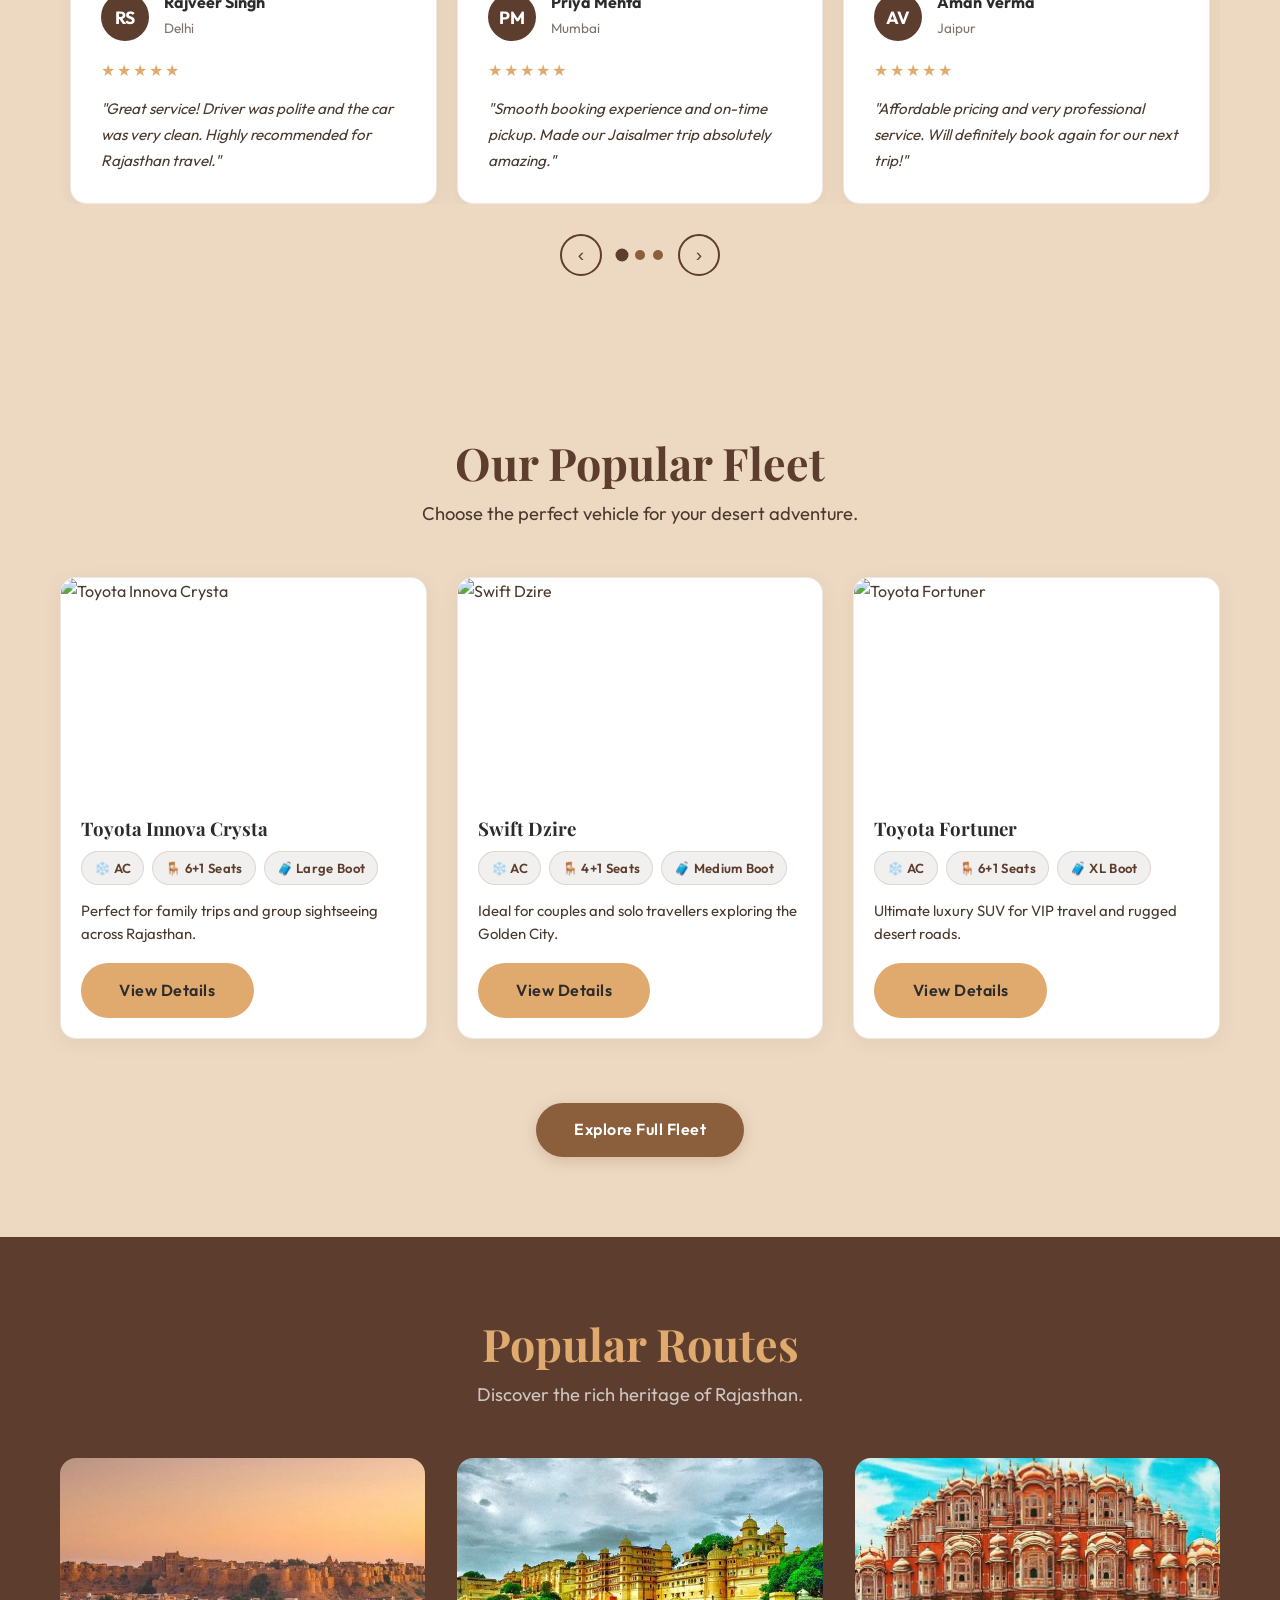
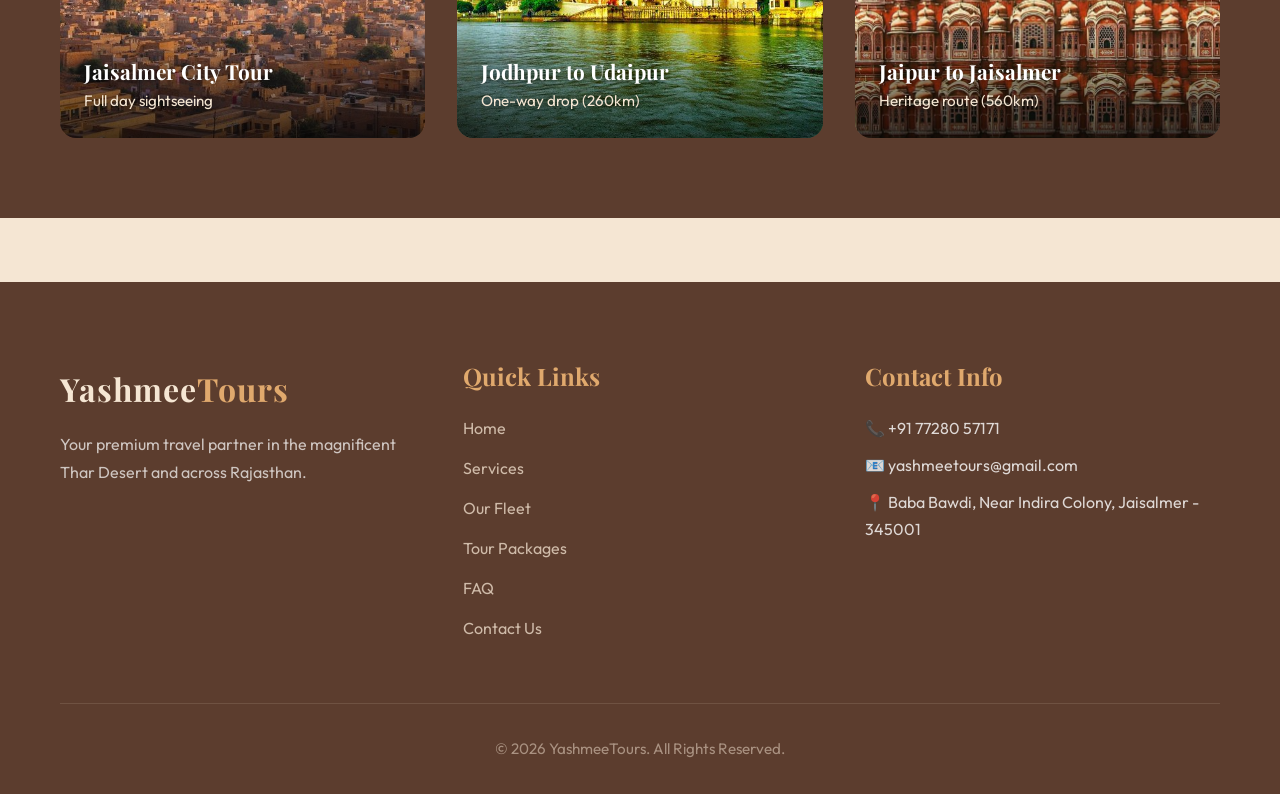
==== commit dd9c6dfc: "Add custom favicon suite, marquee ticker banner, and Google Maps office location" ====
--- a/index.html
+++ b/index.html
@@ -7,6 +7,14 @@
   <meta name="description"
     content="Premium taxi booking in Rajasthan. Explore Jaisalmer and beyond with our top-tier fleet.">
   <title>YashmeeTours | Premium Taxi Booking</title>
+
+  <!-- Favicon -->
+  <link rel="icon" type="image/svg+xml" href="favicon.svg">
+  <link rel="icon" type="image/png" sizes="32x32" href="assets/images/favicon-32x32.png">
+  <link rel="icon" type="image/png" sizes="16x16" href="assets/images/favicon-16x16.png">
+  <link rel="apple-touch-icon" sizes="180x180" href="assets/images/apple-touch-icon.png">
+  <link rel="shortcut icon" href="favicon.ico">
+  <link rel="manifest" href="site.webmanifest">
 
   <link rel="stylesheet" href="css/style.css">
   <link rel="stylesheet" href="css/components.css">
@@ -605,6 +613,32 @@
       </div>
     </div>
   </section>
+
+  <!-- LUXURY TICKER / MARQUEE RIBBON -->
+  <div class="luxury-ticker-bar" aria-label="Services Highlights">
+    <div class="ticker-track">
+      <div class="ticker-content">
+        <span class="ticker-item">Airport Transfers</span><span class="ticker-star">✦</span>
+        <span class="ticker-item">Railway Station Pickup</span><span class="ticker-star">✦</span>
+        <span class="ticker-item">Outstation Trips</span><span class="ticker-star">✦</span>
+        <span class="ticker-item">Desert Camps</span><span class="ticker-star">✦</span>
+        <span class="ticker-item">Luxury Fleet</span><span class="ticker-star">✦</span>
+        <span class="ticker-item">24x7 Support</span><span class="ticker-star">✦</span>
+        <span class="ticker-item">Jaisalmer Fort Tours</span><span class="ticker-star">✦</span>
+        <span class="ticker-item">Sam Sand Dunes</span><span class="ticker-star">✦</span>
+      </div>
+      <div class="ticker-content" aria-hidden="true">
+        <span class="ticker-item">Airport Transfers</span><span class="ticker-star">✦</span>
+        <span class="ticker-item">Railway Station Pickup</span><span class="ticker-star">✦</span>
+        <span class="ticker-item">Outstation Trips</span><span class="ticker-star">✦</span>
+        <span class="ticker-item">Desert Camps</span><span class="ticker-star">✦</span>
+        <span class="ticker-item">Luxury Fleet</span><span class="ticker-star">✦</span>
+        <span class="ticker-item">24x7 Support</span><span class="ticker-star">✦</span>
+        <span class="ticker-item">Jaisalmer Fort Tours</span><span class="ticker-star">✦</span>
+        <span class="ticker-item">Sam Sand Dunes</span><span class="ticker-star">✦</span>
+      </div>
+    </div>
+  </div>
 
   <!-- QUICK BOOKING WIDGET -->
   <section class="booking-widget" id="taxi-booking">
@@ -1159,7 +1193,7 @@
                 href="https://mail.google.com/mail/?view=cm&fs=1&to=yashmeetours@gmail.com&su=Booking%20Inquiry&body=Hello%2C%20I%20want%20to%20inquire%20about%20your%20services."
                 target="_blank" rel="noopener noreferrer"
                 style="color: inherit; text-decoration: none;">yashmeetours@gmail.com</a></li>
-            <li>📍 Baba Bawdi, Near Indira Colony, Jaisalmer - 345001</li>
+            <li>📍 <a href="https://maps.app.goo.gl/LrY3r3Mqt3sAG5516" target="_blank" rel="noopener noreferrer" style="color: inherit; text-decoration: none;">Baba Bawdi, Near Indira Colony, Jaisalmer - 345001</a></li>
           </ul>
         </div>
       </div>
--- a/css/components.css
+++ b/css/components.css
@@ -904,3 +904,107 @@
     padding: 24px;
   }
 }
+
+/* ===== LUXURY TICKER / MARQUEE RIBBON ===== */
+.luxury-ticker-bar {
+  position: relative;
+  width: 100%;
+  overflow: hidden;
+  background: #18110B;
+  border-top: 1.5px solid rgba(224, 169, 109, 0.45);
+  border-bottom: 1.5px solid rgba(224, 169, 109, 0.45);
+  box-shadow: 0 4px 25px rgba(0, 0, 0, 0.35);
+  padding: 18px 0;
+  z-index: 5;
+  user-select: none;
+}
+
+.luxury-ticker-bar::before,
+.luxury-ticker-bar::after {
+  content: '';
+  position: absolute;
+  top: 0;
+  bottom: 0;
+  width: 80px;
+  z-index: 2;
+  pointer-events: none;
+}
+
+.luxury-ticker-bar::before {
+  left: 0;
+  background: linear-gradient(90deg, #18110B 0%, transparent 100%);
+}
+
+.luxury-ticker-bar::after {
+  right: 0;
+  background: linear-gradient(270deg, #18110B 0%, transparent 100%);
+}
+
+.ticker-track {
+  display: flex;
+  width: max-content;
+  animation: luxuryTickerScroll 35s linear infinite;
+  will-change: transform;
+}
+
+.luxury-ticker-bar:hover .ticker-track {
+  animation-play-state: paused;
+}
+
+.ticker-content {
+  display: flex;
+  align-items: center;
+  flex-shrink: 0;
+  white-space: nowrap;
+}
+
+.ticker-item {
+  font-family: var(--font-heading);
+  font-style: italic;
+  font-size: 1.25rem;
+  font-weight: 500;
+  color: #F8EFE4;
+  letter-spacing: 0.6px;
+  transition: color 0.3s ease;
+  cursor: default;
+}
+
+.ticker-item:hover {
+  color: var(--c-accent);
+}
+
+.ticker-star {
+  color: var(--c-accent);
+  font-size: 0.85rem;
+  margin: 0 28px;
+  font-style: normal;
+  display: inline-block;
+  vertical-align: middle;
+  filter: drop-shadow(0 0 5px rgba(224, 169, 109, 0.7));
+}
+
+@keyframes luxuryTickerScroll {
+  0% {
+    transform: translateX(0);
+  }
+  100% {
+    transform: translateX(-50%);
+  }
+}
+
+@media (max-width: 768px) {
+  .luxury-ticker-bar {
+    padding: 14px 0;
+  }
+  .ticker-item {
+    font-size: 1.05rem;
+  }
+  .ticker-star {
+    margin: 0 18px;
+    font-size: 0.75rem;
+  }
+  .ticker-track {
+    animation-duration: 25s;
+  }
+}
+
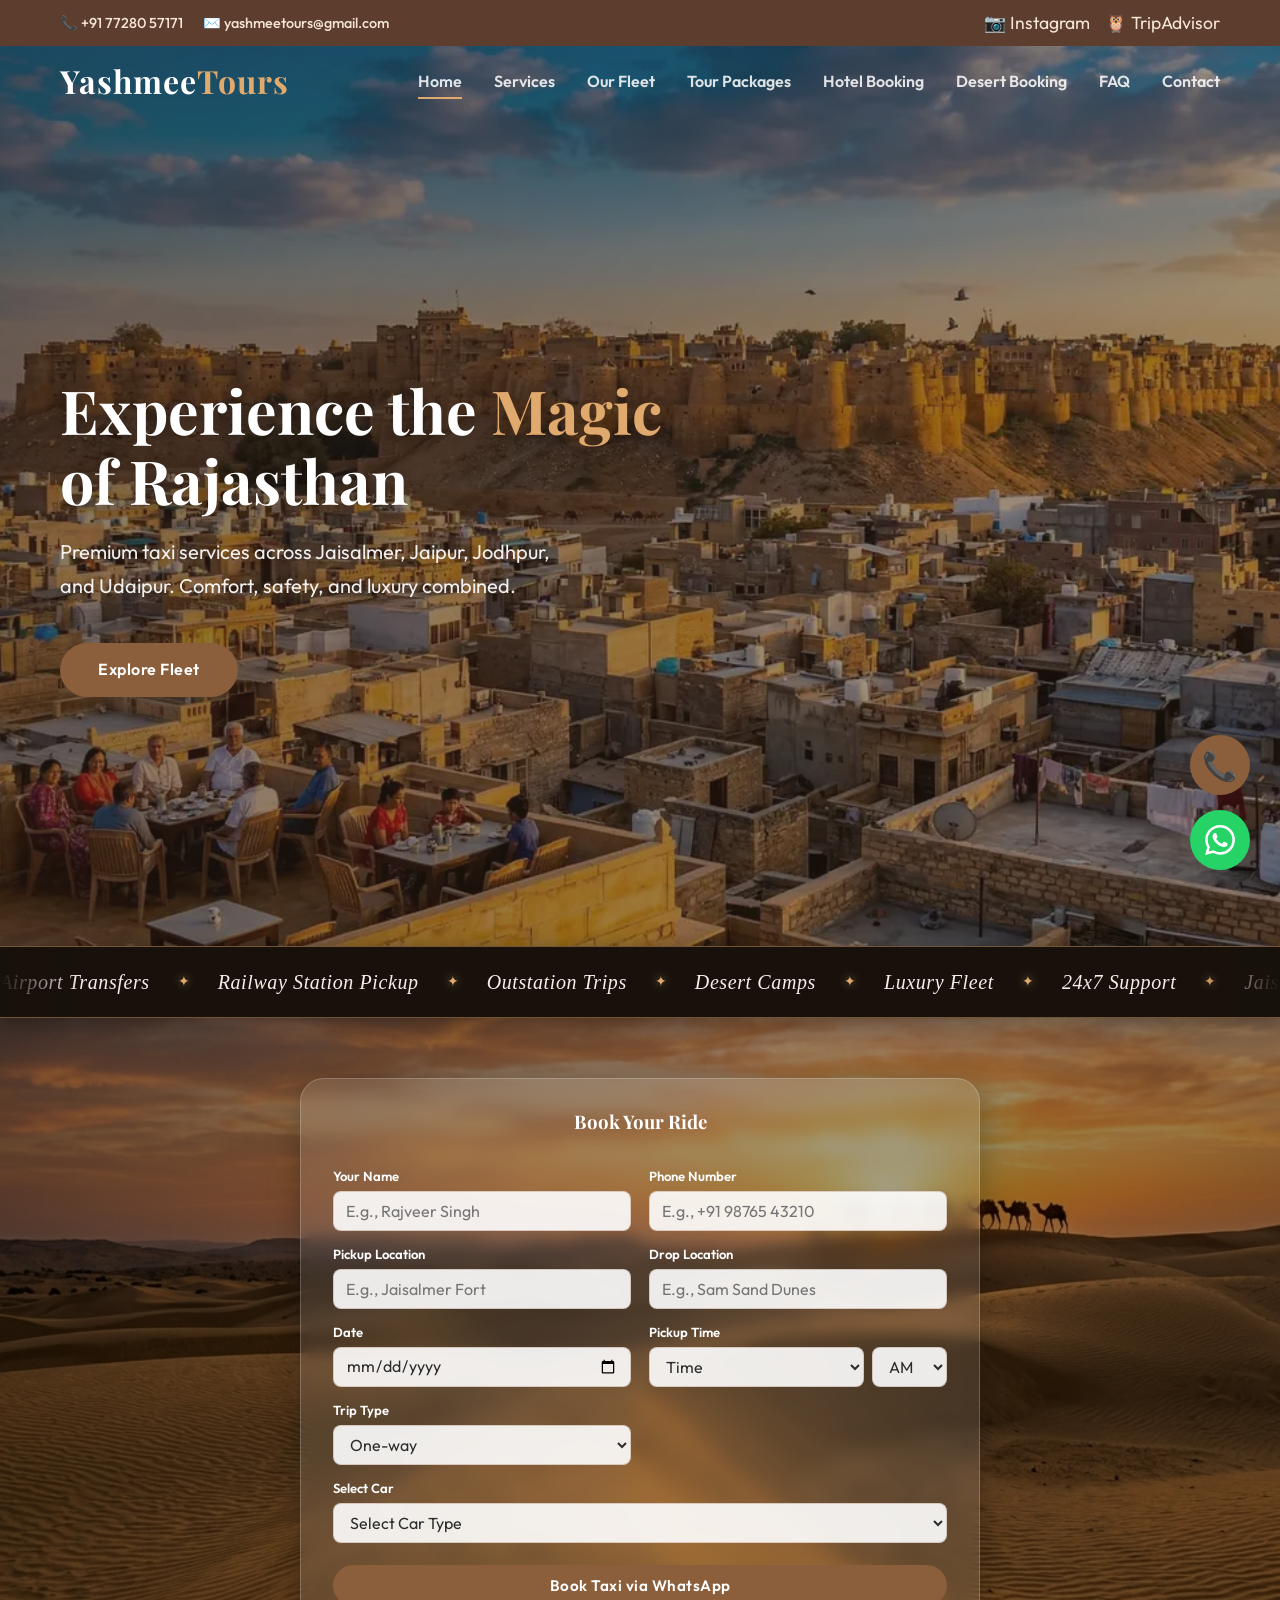
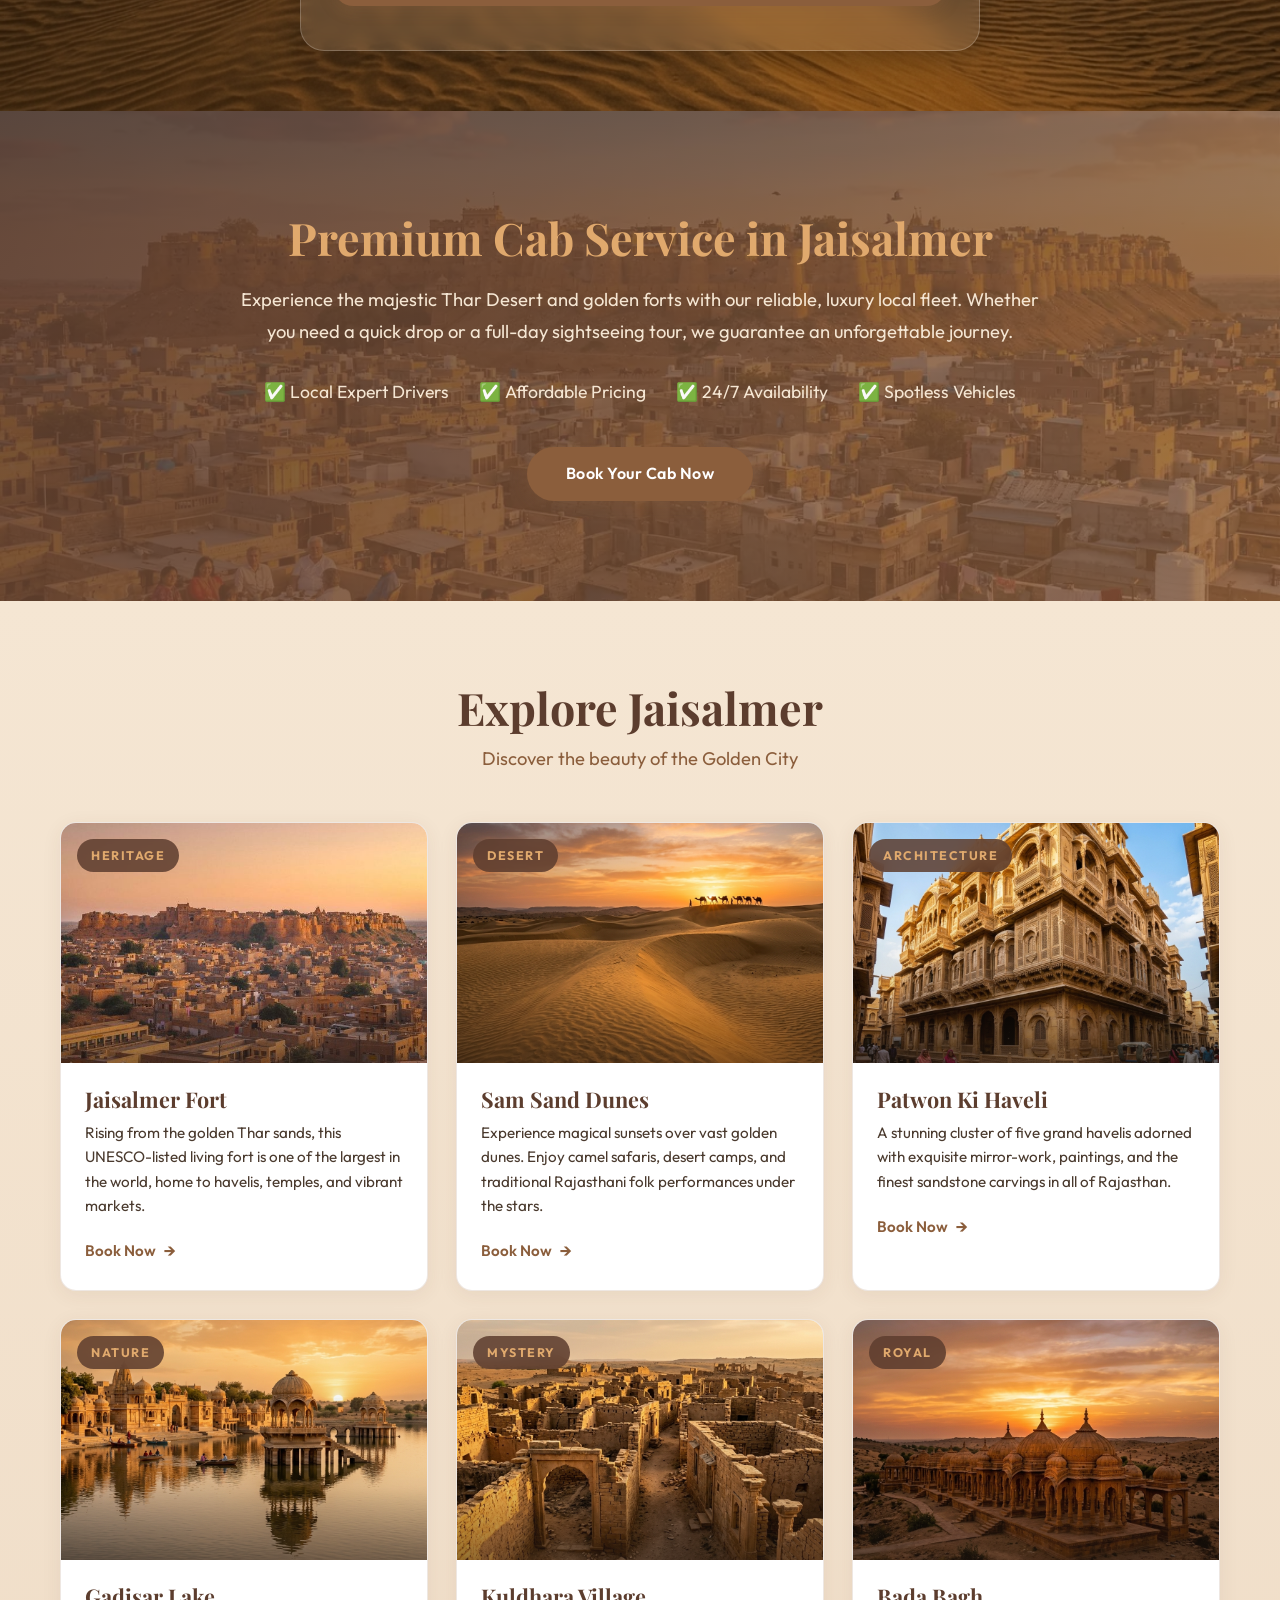
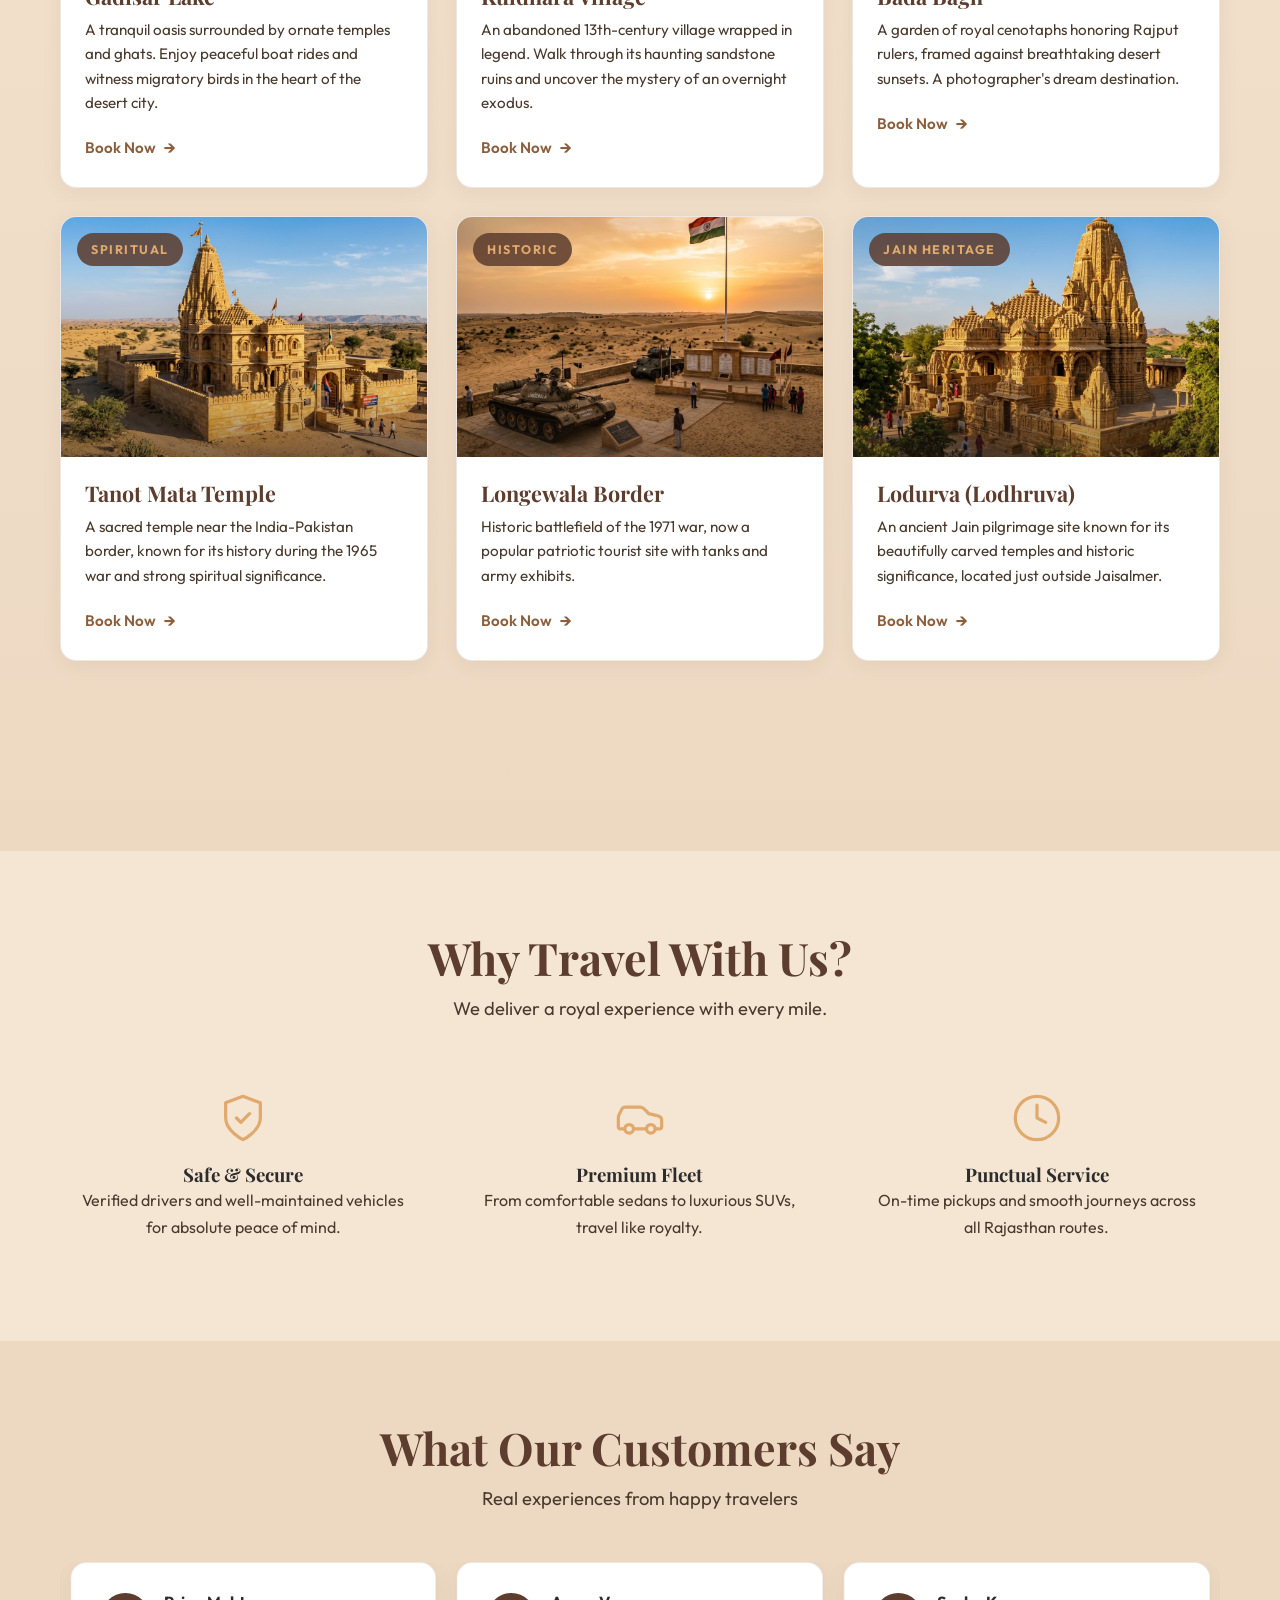
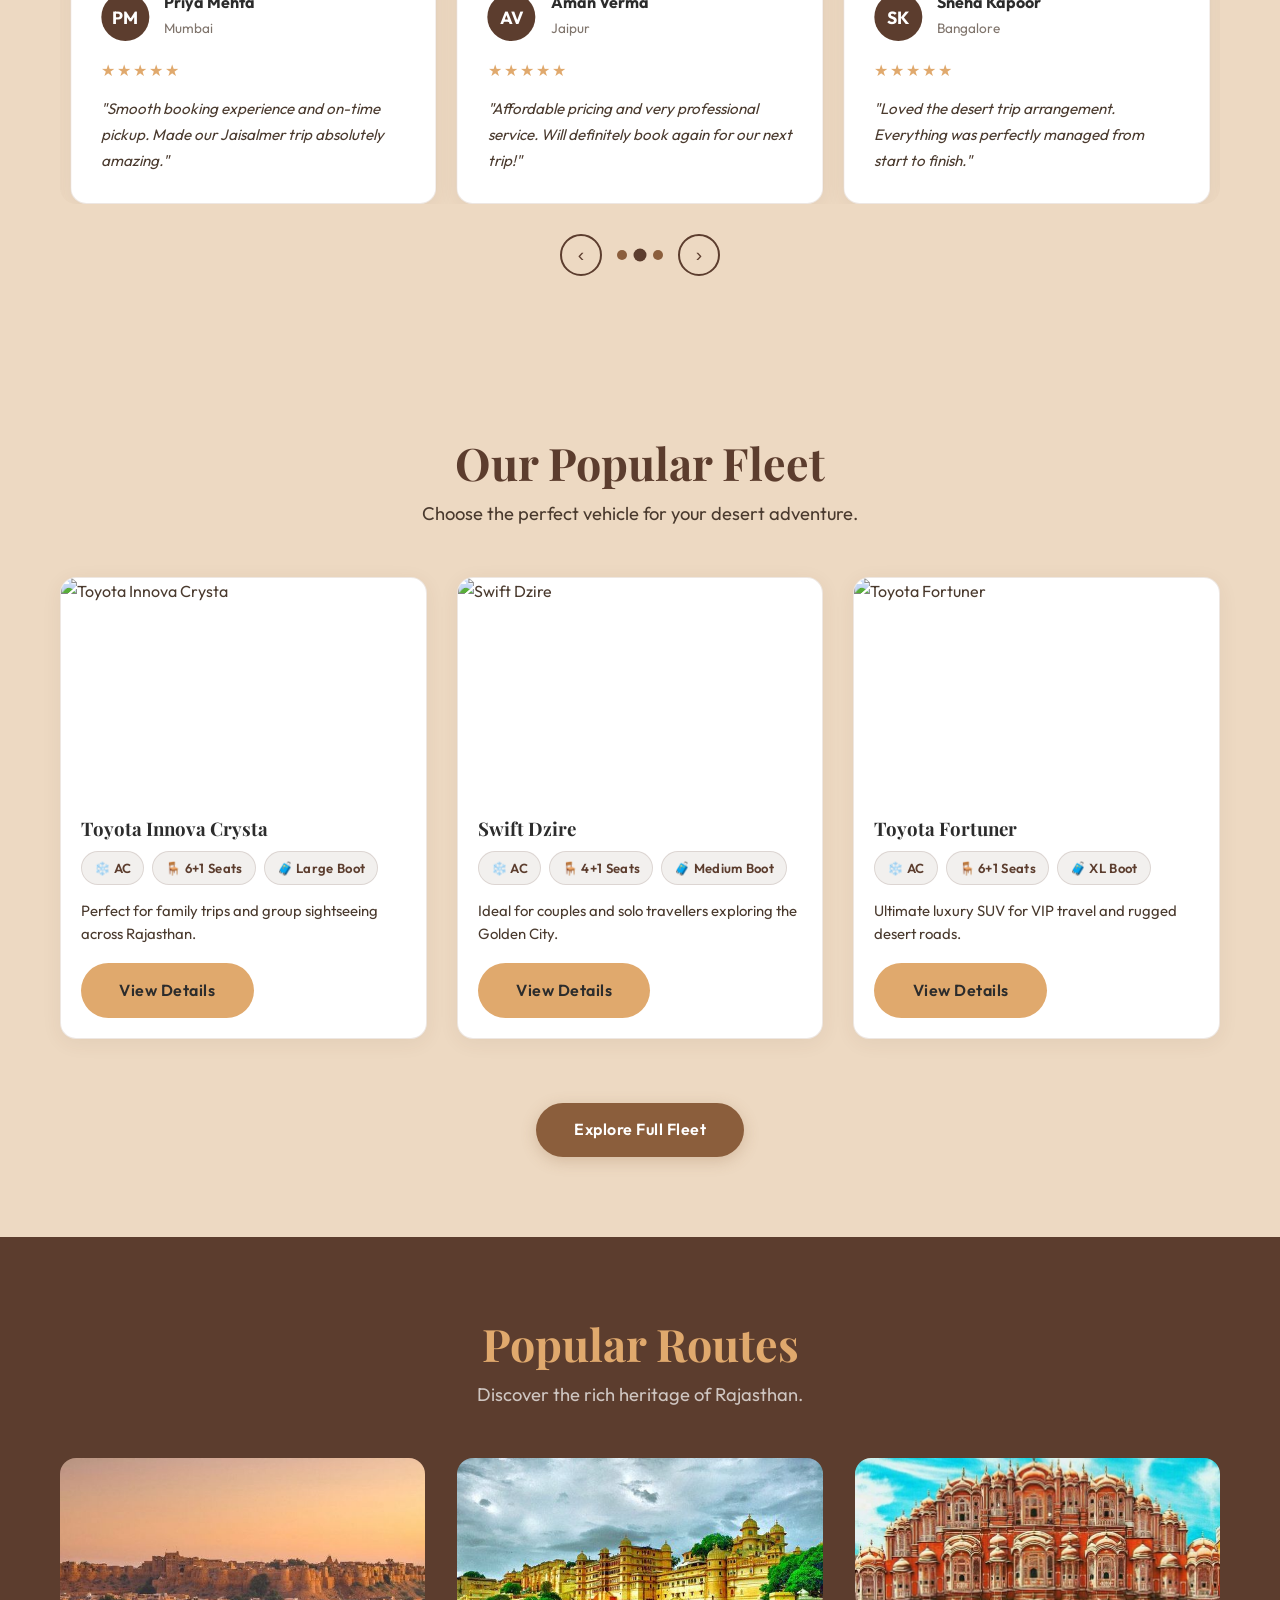
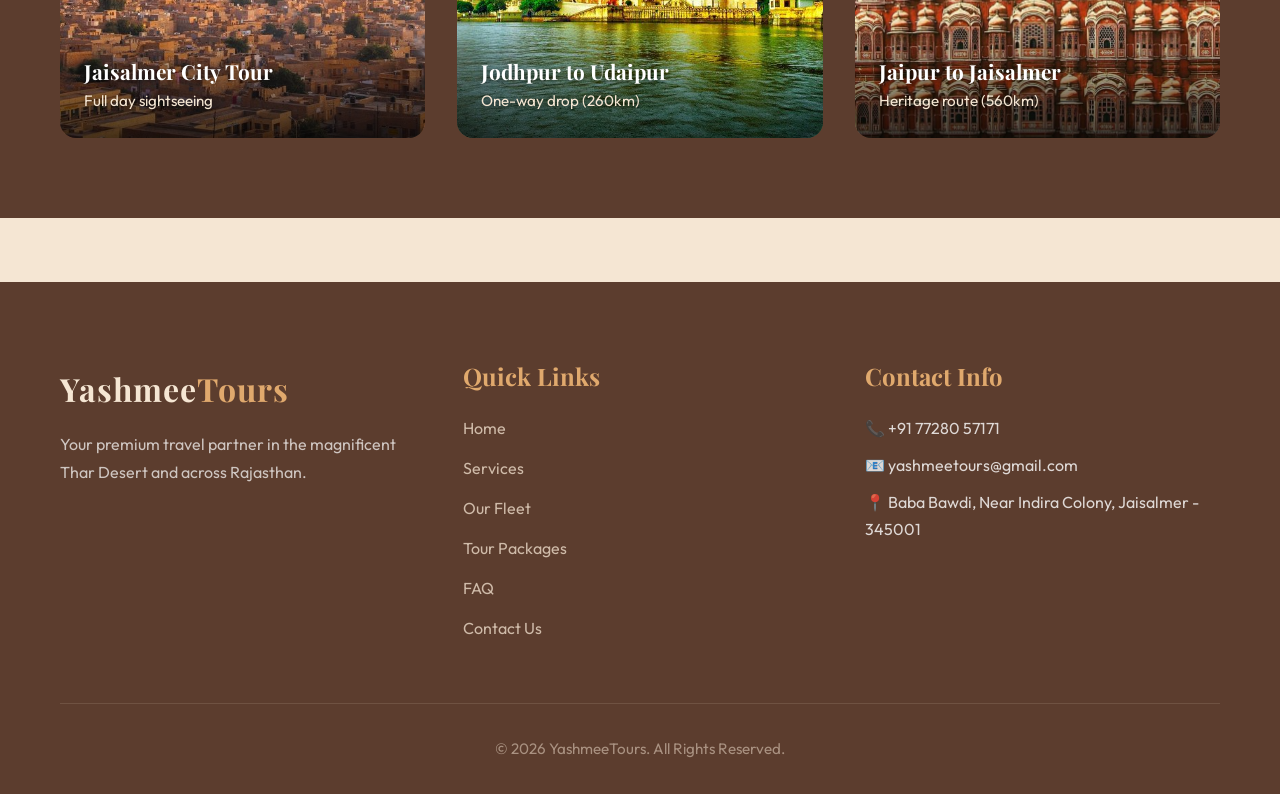
==== commit ecdddc18: "Optimize LCP: convert hero image to 113KB WebP, preload in head, and add high-priority img tag" ====
--- a/index.html
+++ b/index.html
@@ -7,6 +7,9 @@
   <meta name="description"
     content="Premium taxi booking in Rajasthan. Explore Jaisalmer and beyond with our top-tier fleet.">
   <title>YashmeeTours | Premium Taxi Booking</title>
+
+  <!-- Preload Critical LCP Hero Image -->
+  <link rel="preload" as="image" href="assets/images/hero-jaisalmer.webp" type="image/webp" fetchpriority="high">
 
   <!-- Favicon -->
   <link rel="icon" type="image/svg+xml" href="favicon.svg">
@@ -33,16 +36,19 @@
       overflow: hidden;
     }
 
-    /* Background image layer (separate so we can animate it) */
+    /* Hero Image Layer (LCP Element) */
     .hero-bg {
       position: absolute;
       top: 0;
       left: 0;
-      right: 0;
-      bottom: 0;
-      background: url('assets/images/hero-jaisalmer.png') no-repeat center/cover;
+      width: 100%;
+      height: 100%;
+      object-fit: cover;
+      object-position: center;
       animation: heroZoom 20s ease-out forwards;
       will-change: transform;
+      z-index: 0;
+      display: block;
     }
 
     @keyframes heroZoom {
@@ -386,7 +392,7 @@
       }
 
       .hero-bg {
-        background-position: 65% center;
+        object-position: 65% center;
       }
 
       .booking-widget {
@@ -603,7 +609,13 @@
 
   <!-- HERO SECTION -->
   <section class="hero">
-    <div class="hero-bg"></div>
+    <img src="assets/images/hero-jaisalmer.webp"
+         alt="Yashmee Tours - Premium Taxi Booking in Rajasthan"
+         class="hero-bg"
+         fetchpriority="high"
+         decoding="sync"
+         width="1200"
+         height="674">
     <div class="container">
       <div class="hero-content fade-down">
         <h1 class="hero-title">Experience the <span>Magic</span> of Rajasthan</h1>
--- a/css/components.css
+++ b/css/components.css
@@ -596,7 +596,7 @@
 /* ===== JAISALMER SECTION ===== */
 .jaisalmer-service {
   position: relative;
-  background: url('../assets/images/hero-jaisalmer.png') no-repeat center/cover;
+  background: url('../assets/images/hero-jaisalmer.webp') no-repeat center/cover;
   padding: 100px 0;
   color: white;
   text-align: center;
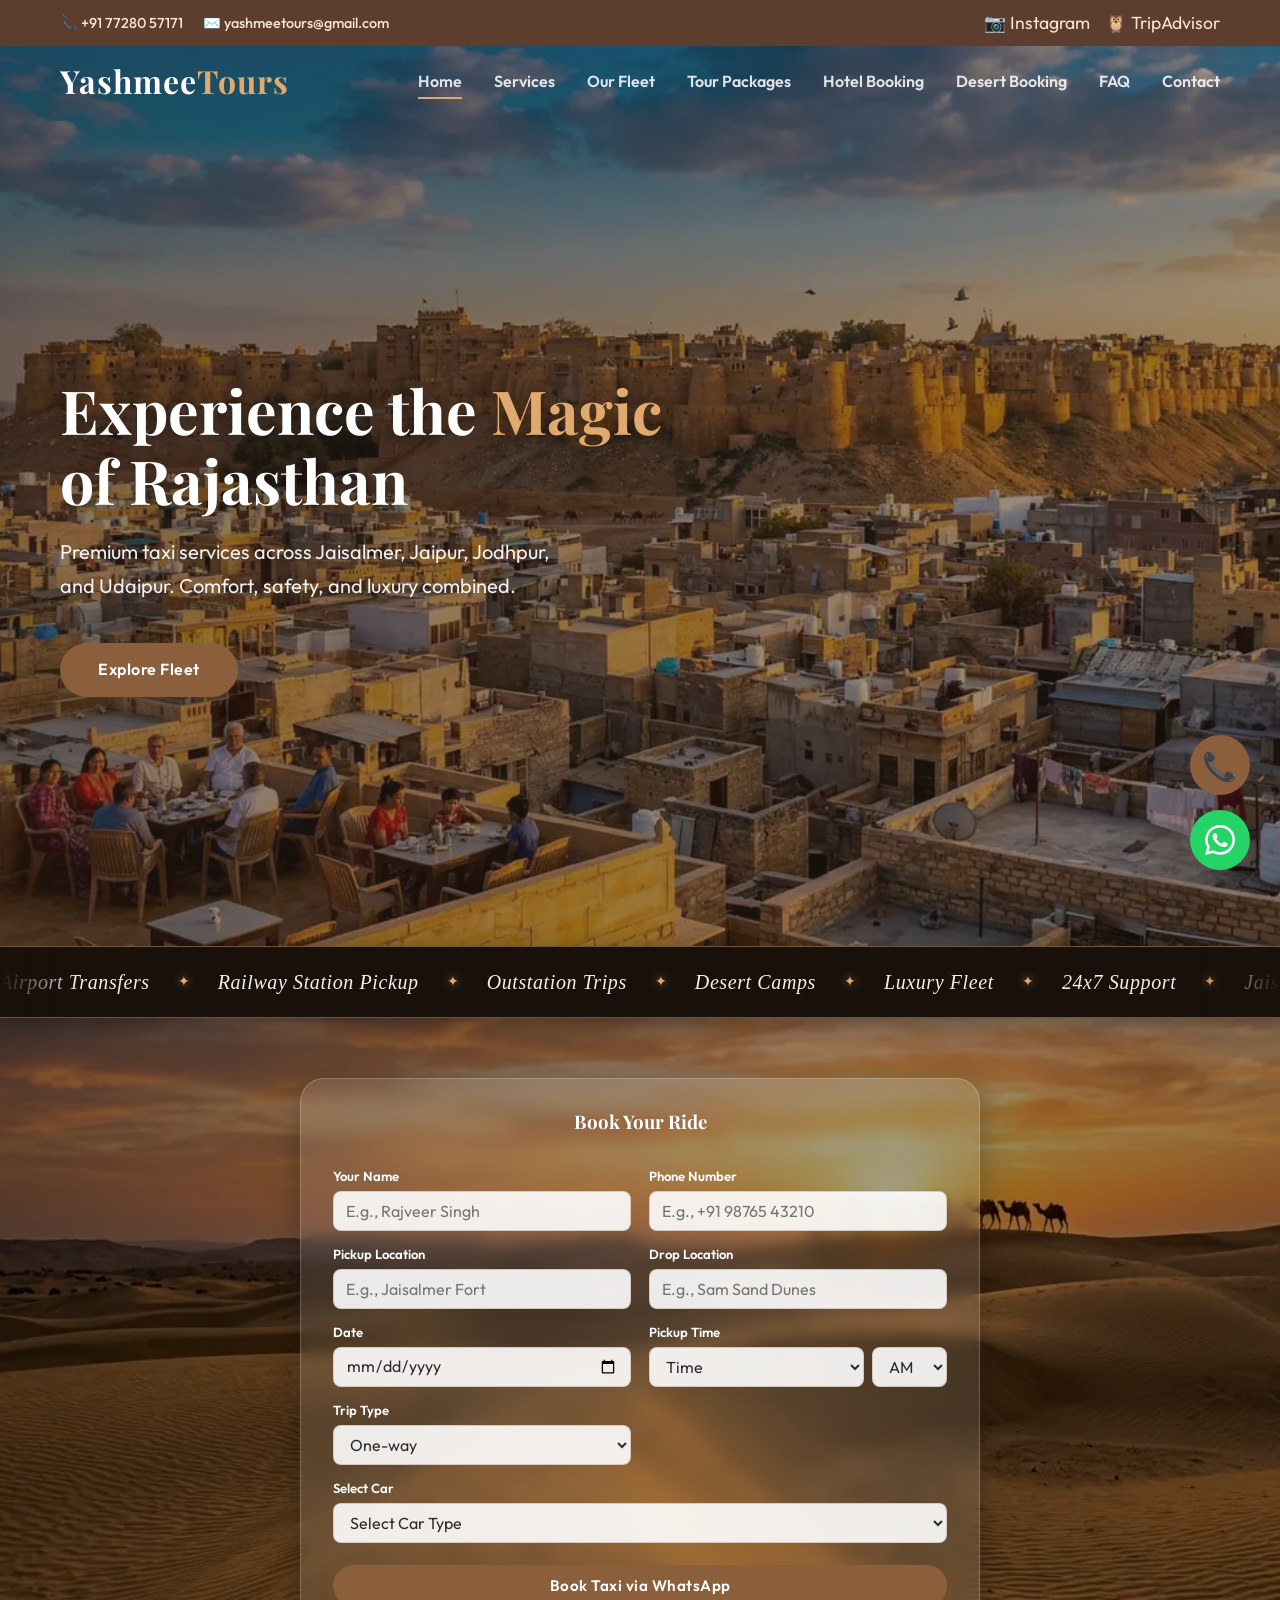
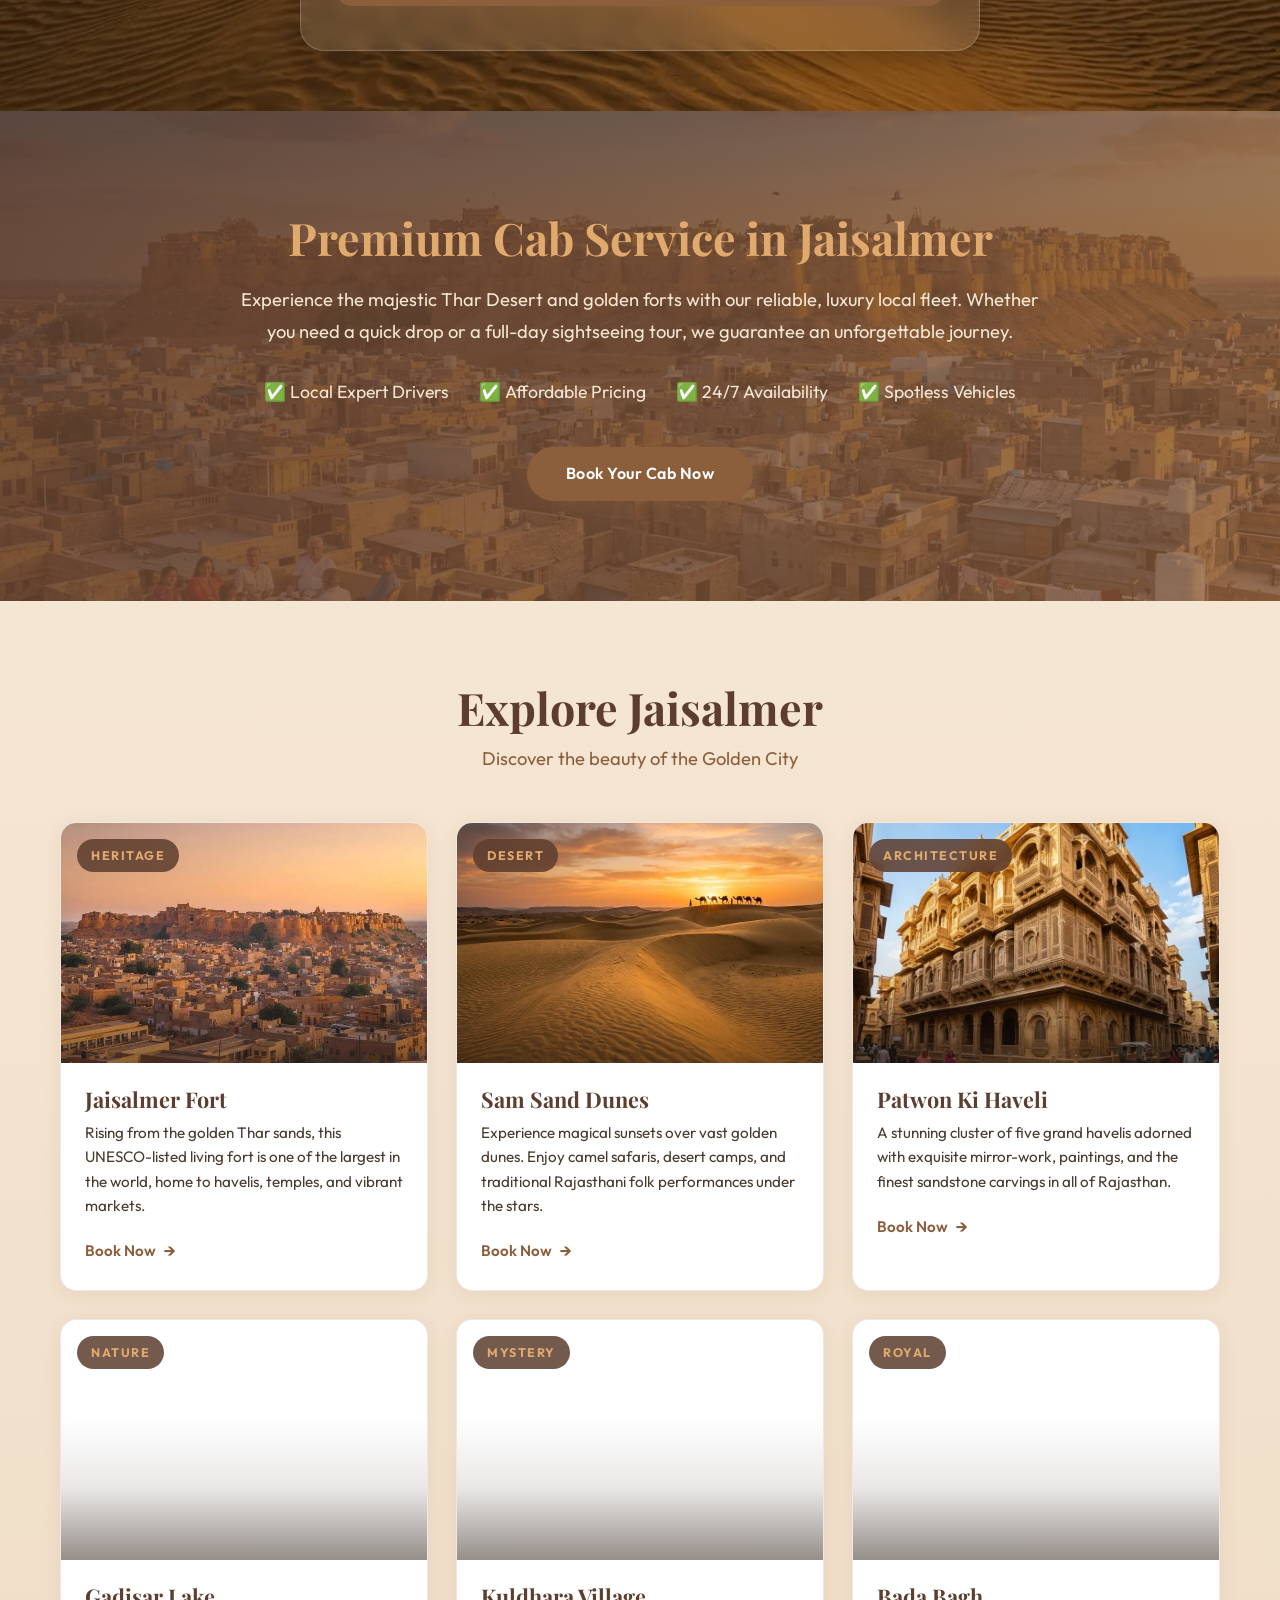
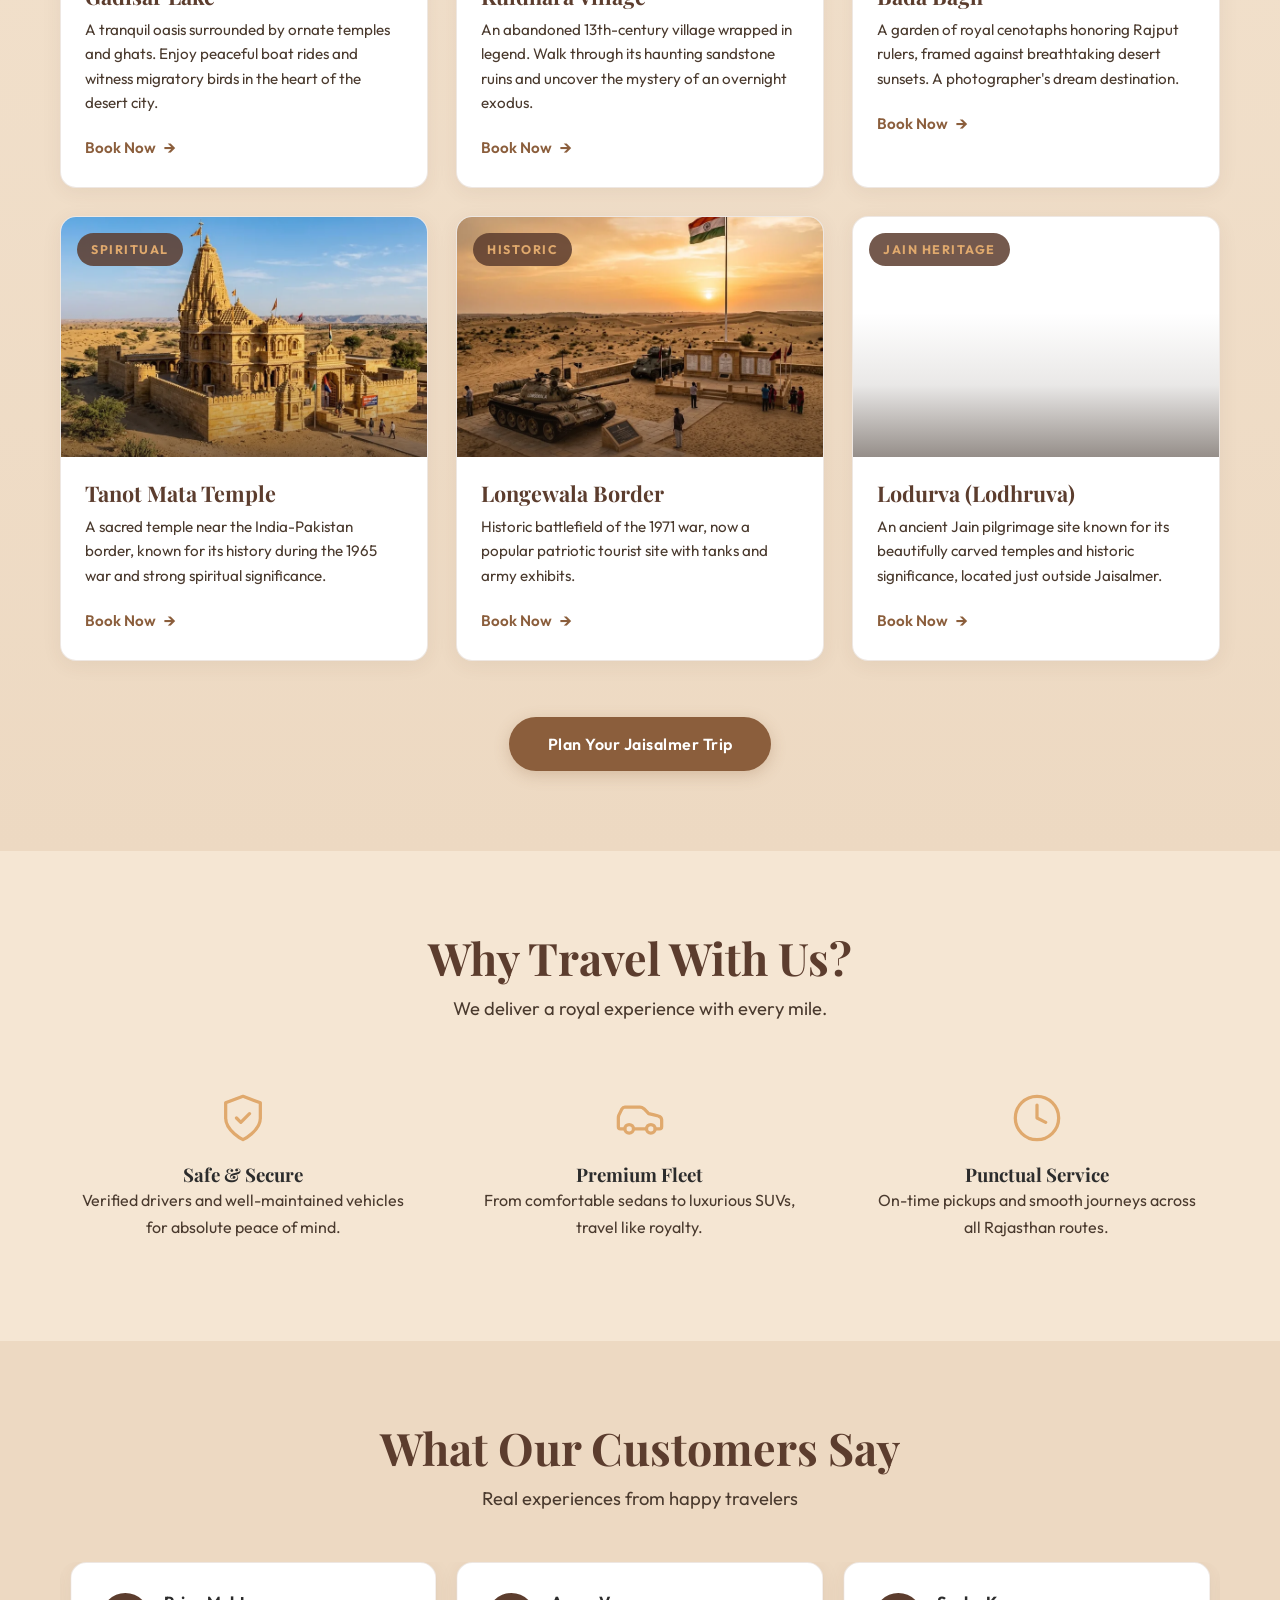
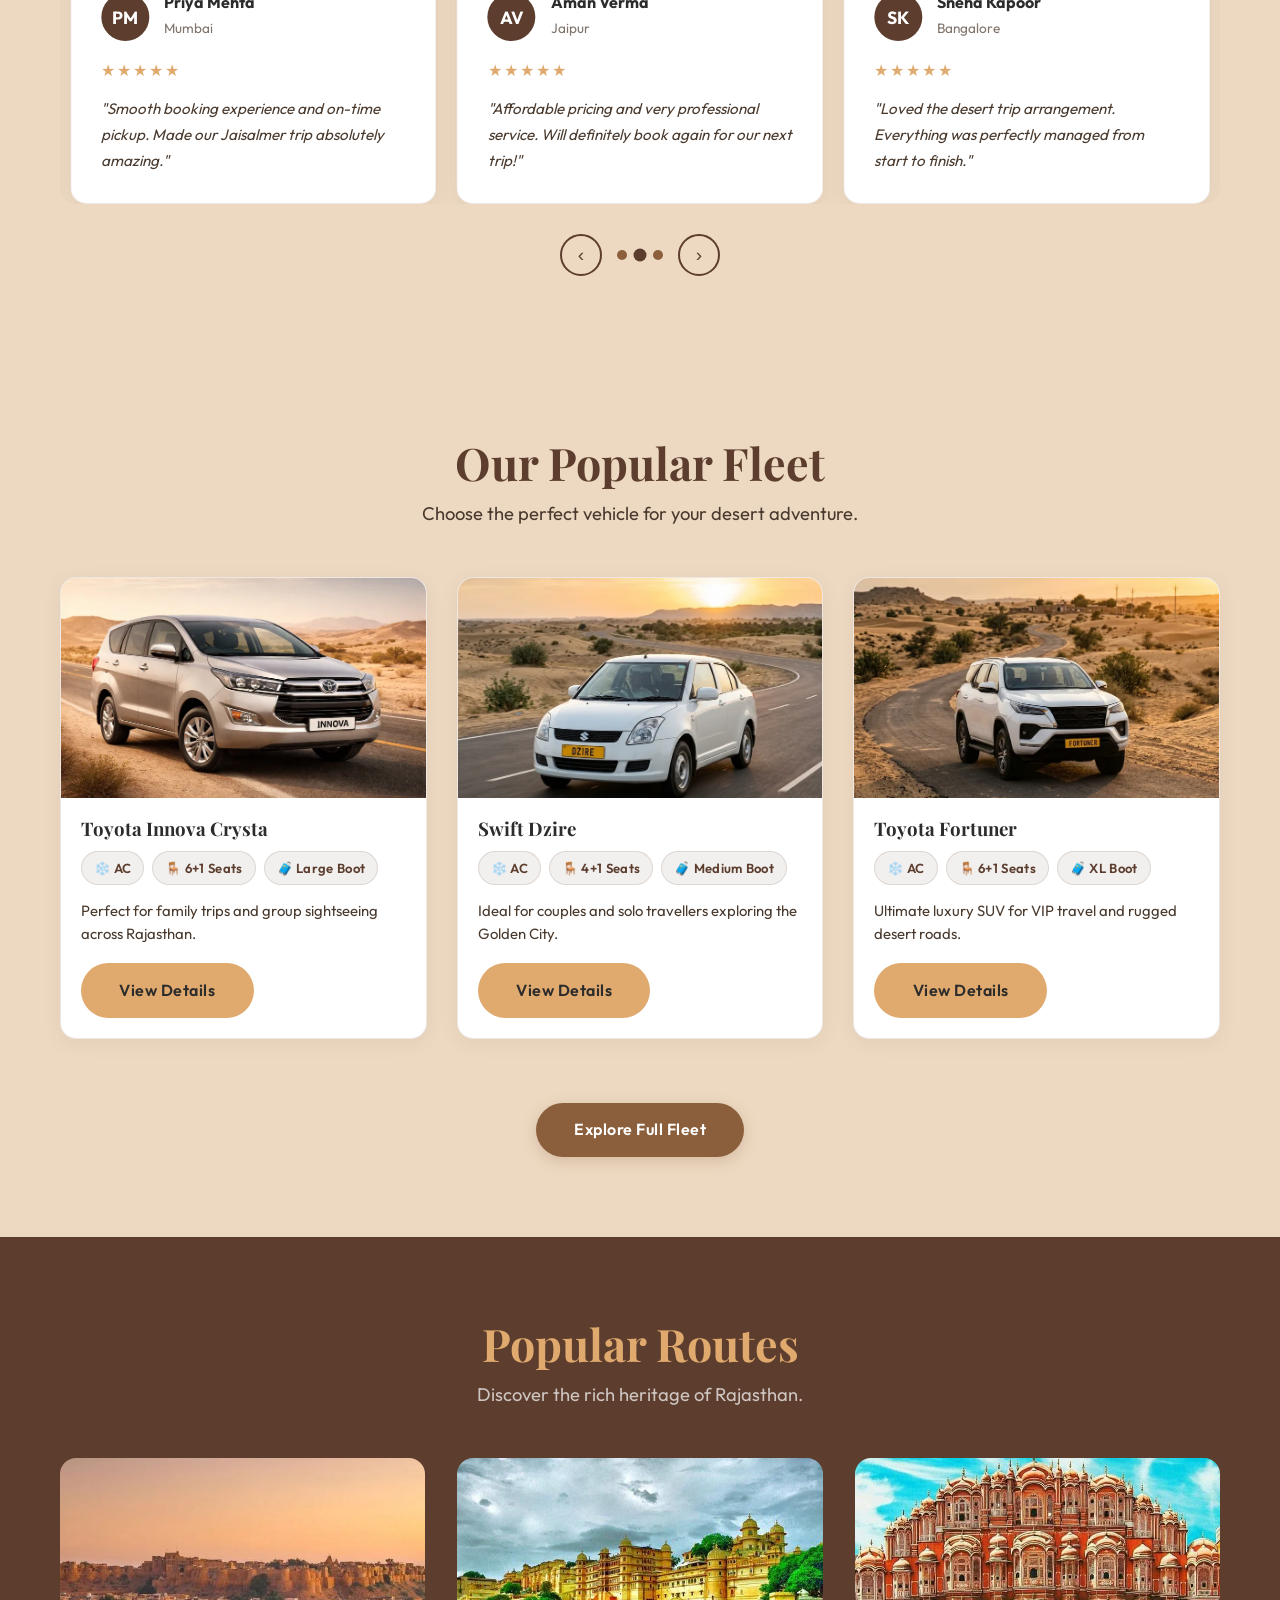
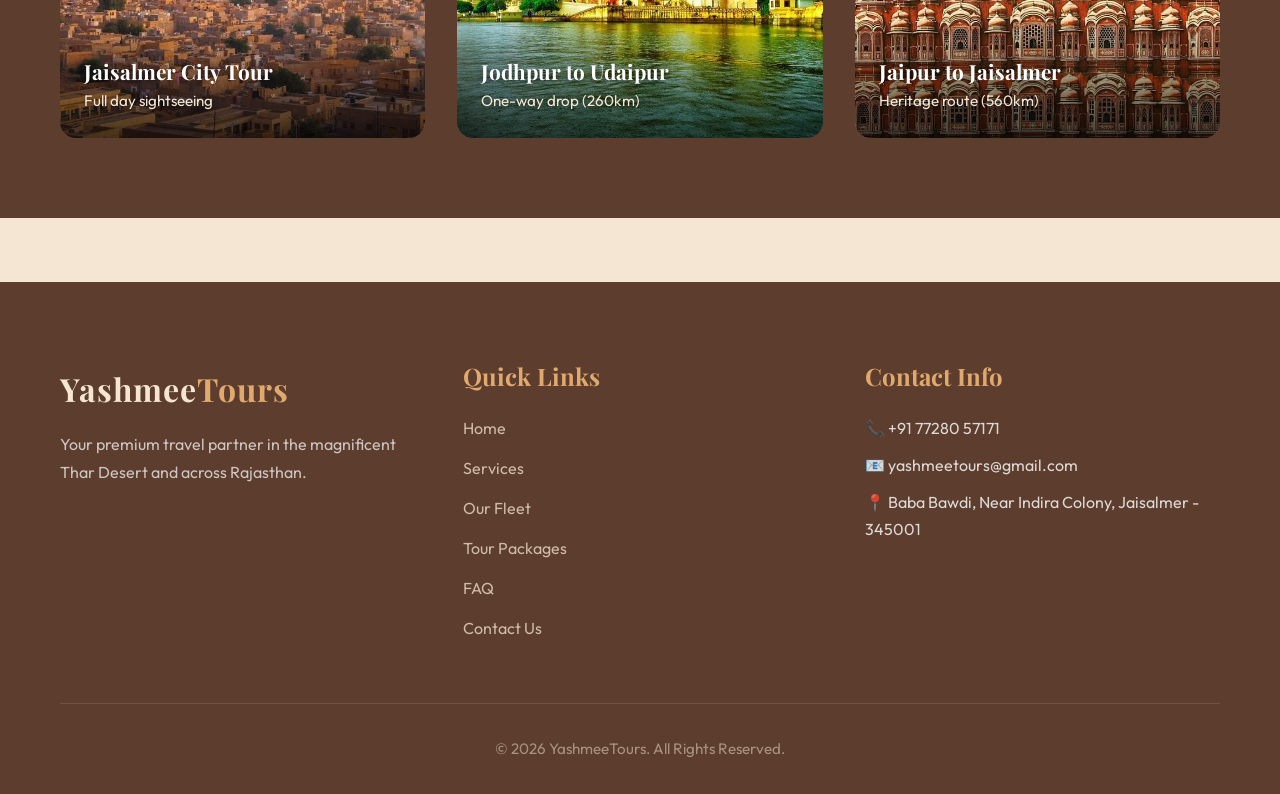
==== commit 2d177772: "Optimize all site images: batch convert to WebP, add responsive picture hero, explicit dimensions, a" ====
--- a/index.html
+++ b/index.html
@@ -9,7 +9,9 @@
   <title>YashmeeTours | Premium Taxi Booking</title>
 
   <!-- Preload Critical LCP Hero Image -->
-  <link rel="preload" as="image" href="assets/images/hero-jaisalmer.webp" type="image/webp" fetchpriority="high">
+  <!-- Preload Critical LCP Hero Image (Responsive) -->
+  <link rel="preload" as="image" href="assets/images/hero-jaisalmer-mobile.webp" type="image/webp" media="(max-width: 600px)" fetchpriority="high">
+  <link rel="preload" as="image" href="assets/images/hero-jaisalmer.webp" type="image/webp" media="(min-width: 601px)" fetchpriority="high">
 
   <!-- Favicon -->
   <link rel="icon" type="image/svg+xml" href="favicon.svg">
@@ -117,7 +119,7 @@
       left: 0;
       right: 0;
       bottom: 0;
-      background: url('assets/images/sam-sand-dunes.png') center/cover no-repeat;
+      background: url('assets/images/sam-sand-dunes.webp') center/cover no-repeat;
       z-index: -2;
     }
 
@@ -609,13 +611,20 @@
 
   <!-- HERO SECTION -->
   <section class="hero">
-    <img src="assets/images/hero-jaisalmer.webp"
-         alt="Yashmee Tours - Premium Taxi Booking in Rajasthan"
-         class="hero-bg"
-         fetchpriority="high"
-         decoding="sync"
-         width="1200"
-         height="674">
+    <picture>
+      <!-- Mobile devices -->
+      <source media="(max-width: 600px)" srcset="assets/images/hero-jaisalmer-mobile.webp">
+      <!-- Laptops and desktops -->
+      <source media="(min-width: 601px)" srcset="assets/images/hero-jaisalmer.webp">
+      <!-- Fallback -->
+      <img src="assets/images/hero-jaisalmer.webp"
+           alt="Yashmee Tours - Premium Taxi Booking in Rajasthan"
+           class="hero-bg"
+           fetchpriority="high"
+           decoding="sync"
+           width="1200"
+           height="674">
+    </picture>
     <div class="container">
       <div class="hero-content fade-down">
         <h1 class="hero-title">Experience the <span>Magic</span> of Rajasthan</h1>
@@ -796,7 +805,7 @@
         <div class="place-card reveal reveal-stagger-1" onclick="window.location.href='contact.html#contact'">
           <div class="place-card-img">
             <span class="place-card-badge">Heritage</span>
-            <img src="./assets/images/jaisalmer-fort.jpg" alt="Jaisalmer Fort - Sonar Quila" loading="lazy">
+            <img src="./assets/images/jaisalmer-fort.webp" alt="Jaisalmer Fort - Sonar Quila" loading="lazy" decoding="async" width="736" height="414">
           </div>
           <div class="place-card-body">
             <h3>Jaisalmer Fort</h3>
@@ -810,7 +819,7 @@
         <div class="place-card reveal reveal-stagger-2" onclick="window.location.href='contact.html#contact'">
           <div class="place-card-img">
             <span class="place-card-badge">Desert</span>
-            <img src="./assets/images/sam-sand-dunes.png" alt="Sam Sand Dunes at sunset" loading="lazy">
+            <img src="./assets/images/sam-sand-dunes.webp" alt="Sam Sand Dunes at sunset" loading="lazy" decoding="async" width="800" height="800">
           </div>
           <div class="place-card-body">
             <h3>Sam Sand Dunes</h3>
@@ -824,7 +833,7 @@
         <div class="place-card reveal reveal-stagger-3" onclick="window.location.href='contact.html#contact'">
           <div class="place-card-img">
             <span class="place-card-badge">Architecture</span>
-            <img src="./assets/images/patwon-ki-haveli.png" alt="Patwon Ki Haveli intricate facade" loading="lazy">
+            <img src="./assets/images/patwon-ki-haveli.webp" alt="Patwon Ki Haveli intricate facade" loading="lazy" decoding="async" width="800" height="800">
           </div>
           <div class="place-card-body">
             <h3>Patwon Ki Haveli</h3>
@@ -838,7 +847,7 @@
         <div class="place-card reveal reveal-stagger-1" onclick="window.location.href='contact.html#contact'">
           <div class="place-card-img">
             <span class="place-card-badge">Nature</span>
-            <img src="./assets/images/gadisar-lake.png" alt="Gadisar Lake with temples" loading="lazy">
+            <img src="./assets/images/gadisar-lake.webp" alt="Gadisar Lake with temples" loading="lazy" decoding="async" width="800" height="800">
           </div>
           <div class="place-card-body">
             <h3>Gadisar Lake</h3>
@@ -852,7 +861,7 @@
         <div class="place-card reveal reveal-stagger-2" onclick="window.location.href='contact.html#contact'">
           <div class="place-card-img">
             <span class="place-card-badge">Mystery</span>
-            <img src="./assets/images/kuldhara-village.png" alt="Kuldhara abandoned village ruins" loading="lazy">
+            <img src="./assets/images/kuldhara-village.webp" alt="Kuldhara abandoned village ruins" loading="lazy" decoding="async" width="800" height="800">
           </div>
           <div class="place-card-body">
             <h3>Kuldhara Village</h3>
@@ -866,7 +875,7 @@
         <div class="place-card reveal reveal-stagger-3" onclick="window.location.href='contact.html#contact'">
           <div class="place-card-img">
             <span class="place-card-badge">Royal</span>
-            <img src="./assets/images/bada-bagh.png" alt="Bada Bagh royal cenotaphs at sunset" loading="lazy">
+            <img src="./assets/images/bada-bagh.webp" alt="Bada Bagh royal cenotaphs at sunset" loading="lazy" decoding="async" width="800" height="800">
           </div>
           <div class="place-card-body">
             <h3>Bada Bagh</h3>
@@ -880,8 +889,7 @@
         <div class="place-card reveal reveal-stagger-1" onclick="window.location.href='contact.html#contact'">
           <div class="place-card-img">
             <span class="place-card-badge">Spiritual</span>
-            <img src="./assets/images/tanot-mata-temple.png" alt="Tanot Mata Temple exterior near India-Pakistan border"
-              loading="lazy">
+            <img src="./assets/images/tanot-mata-temple.webp" alt="Tanot Mata Temple exterior near India-Pakistan border" loading="lazy" decoding="async" width="800" height="800">
           </div>
           <div class="place-card-body">
             <h3>Tanot Mata Temple</h3>
@@ -895,8 +903,7 @@
         <div class="place-card reveal reveal-stagger-2" onclick="window.location.href='contact.html#contact'">
           <div class="place-card-img">
             <span class="place-card-badge">Historic</span>
-            <img src="./assets/images/longewala-border.png"
-              alt="Longewala war memorial with military tanks in Rajasthan desert" loading="lazy">
+            <img src="./assets/images/longewala-border.webp" alt="Longewala war memorial with military tanks in Rajasthan desert" loading="lazy" decoding="async" width="800" height="800">
           </div>
           <div class="place-card-body">
             <h3>Longewala Border</h3>
@@ -910,8 +917,7 @@
         <div class="place-card reveal reveal-stagger-3" onclick="window.location.href='contact.html#contact'">
           <div class="place-card-img">
             <span class="place-card-badge">Jain Heritage</span>
-            <img src="./assets/images/lodurva-jain-temple.png"
-              alt="Lodurva Jain Temple with ornate sandstone carvings near Jaisalmer" loading="lazy">
+            <img src="./assets/images/lodurva-jain-temple.webp" alt="Lodurva Jain Temple with ornate sandstone carvings near Jaisalmer" loading="lazy" decoding="async" width="800" height="800">
           </div>
           <div class="place-card-body">
             <h3>Lodurva (Lodhruva)</h3>
@@ -1079,8 +1085,7 @@
         <!-- Car 1 -->
         <div class="hover-card reveal reveal-stagger-1">
           <div class="img-zoom-wrapper">
-            <img src="./assets/images/innova.png" alt="Toyota Innova Crysta"
-              style="height: 220px; width: 100%; object-fit: cover;">
+            <img src="./assets/images/innova.webp" alt="Toyota Innova Crysta" loading="lazy" decoding="async" width="800" height="533" style="height: 220px; width: 100%; object-fit: cover;">
           </div>
           <div class="car-card-content">
             <h3>Toyota Innova Crysta</h3>
@@ -1097,8 +1102,7 @@
         <!-- Car 2 -->
         <div class="hover-card reveal reveal-stagger-2">
           <div class="img-zoom-wrapper">
-            <img src="./assets/images/dzire.png" alt="Swift Dzire"
-              style="height: 220px; width: 100%; object-fit: cover;">
+            <img src="./assets/images/dzire.webp" alt="Swift Dzire" loading="lazy" decoding="async" width="800" height="800" style="height: 220px; width: 100%; object-fit: cover;">
           </div>
           <div class="car-card-content">
             <h3>Swift Dzire</h3>
@@ -1115,8 +1119,7 @@
         <!-- Car 3 -->
         <div class="hover-card reveal reveal-stagger-3">
           <div class="img-zoom-wrapper">
-            <img src="./assets/images/fortuner.png" alt="Toyota Fortuner"
-              style="height: 220px; width: 100%; object-fit: cover;">
+            <img src="./assets/images/fortuner.webp" alt="Toyota Fortuner" loading="lazy" decoding="async" width="800" height="800" style="height: 220px; width: 100%; object-fit: cover;">
           </div>
           <div class="car-card-content">
             <h3>Toyota Fortuner</h3>
@@ -1148,7 +1151,7 @@
       <div class="flex-row">
         <!-- Route 1 -->
         <div class="route-card reveal reveal-stagger-1" style="flex: 1; min-width: 250px;">
-          <img src="./assets/images/jaisalmer (1).jpg" alt="Jaisalmer Fort">
+          <img src="./assets/images/jaisalmer (1).webp" alt="Jaisalmer Fort" loading="lazy" decoding="async" width="736" height="414">
           <div class="route-card-overlay">
             <h3>Jaisalmer City Tour</h3>
             <p>Full day sightseeing</p>
@@ -1156,7 +1159,7 @@
         </div>
         <!-- Route 2 -->
         <div class="route-card reveal reveal-stagger-2" style="flex: 1; min-width: 250px;">
-          <img src="./assets/images/udaipur.jpg" alt="Udaipur">
+          <img src="./assets/images/udaipur.webp" alt="Udaipur" loading="lazy" decoding="async" width="600" height="400">
           <div class="route-card-overlay">
             <h3>Jodhpur to Udaipur</h3>
             <p>One-way drop (260km)</p>
@@ -1164,7 +1167,7 @@
         </div>
         <!-- Route 3 -->
         <div class="route-card reveal reveal-stagger-3" style="flex: 1; min-width: 250px;">
-          <img src="./assets/images/jaipur.jpg" alt="Jaipur">
+          <img src="./assets/images/jaipur.webp" alt="Jaipur" loading="lazy" decoding="async" width="659" height="800">
           <div class="route-card-overlay">
             <h3>Jaipur to Jaisalmer</h3>
             <p>Heritage route (560km)</p>
